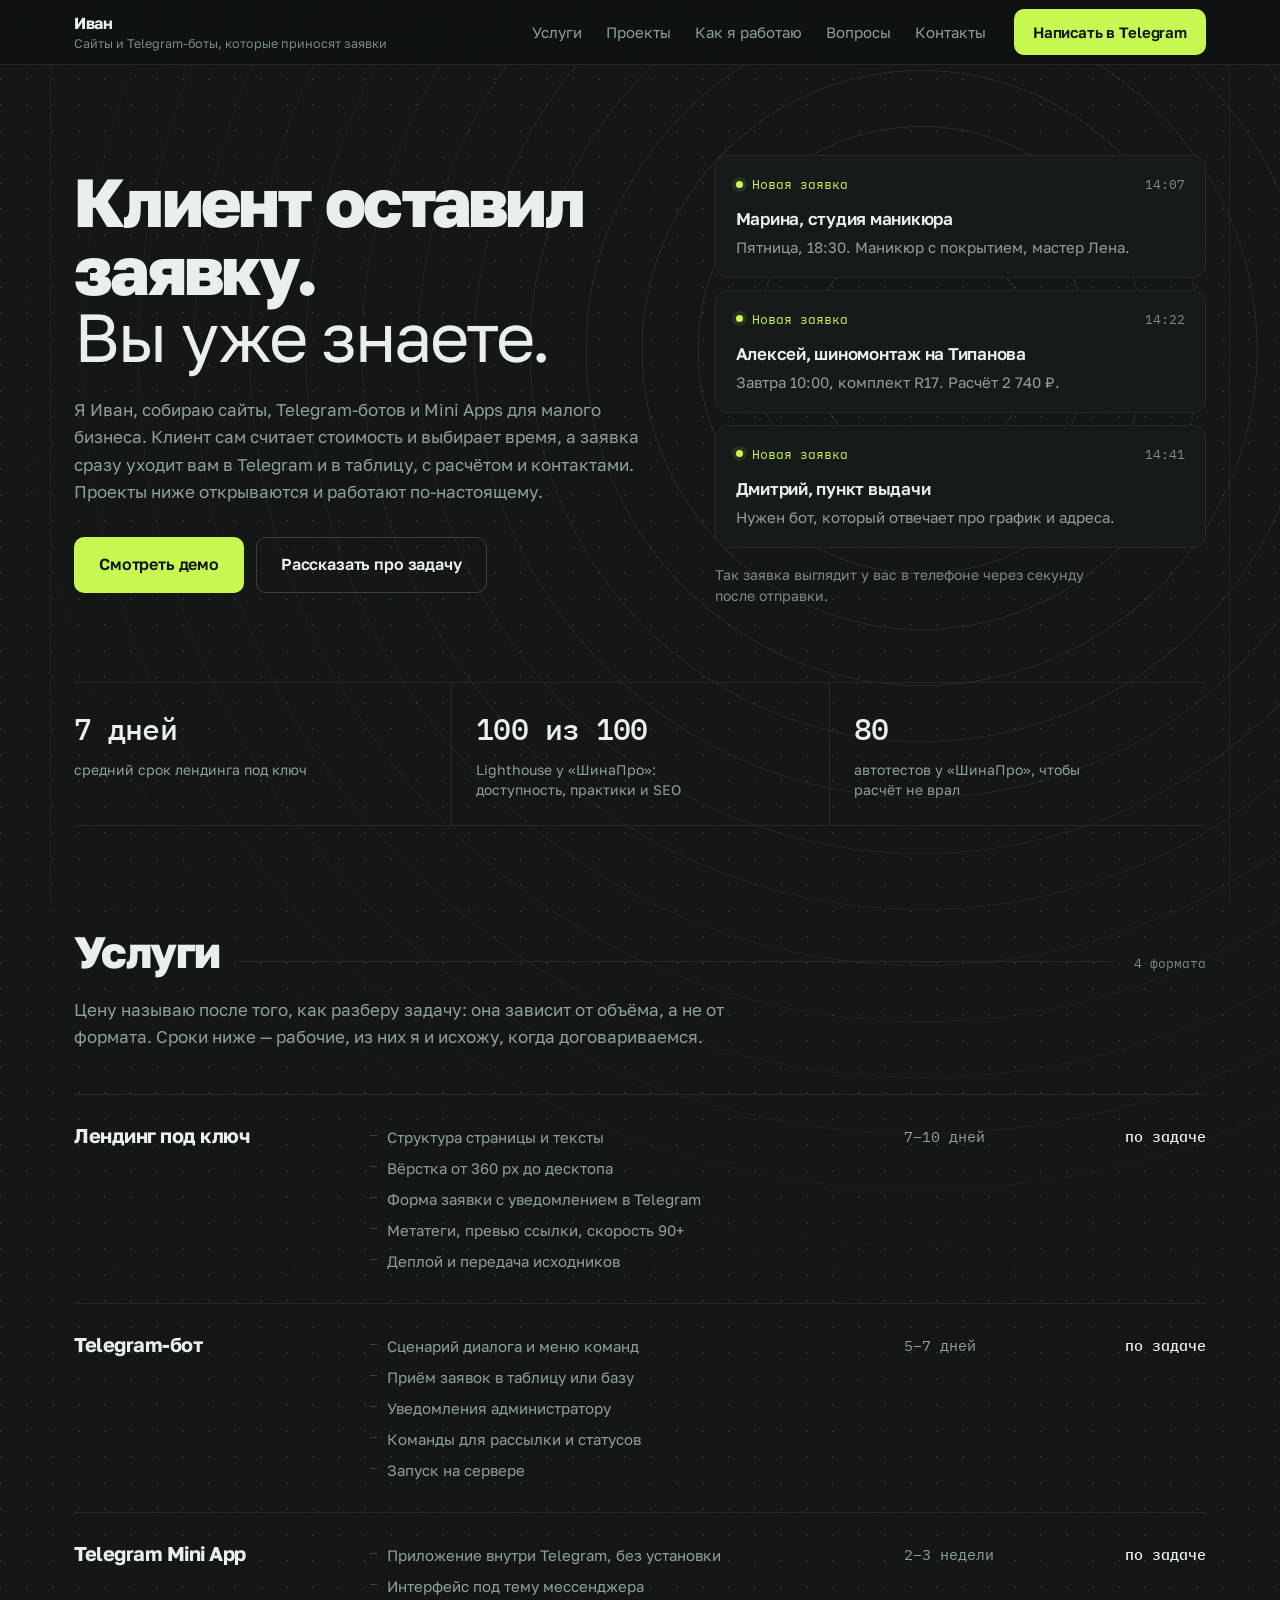
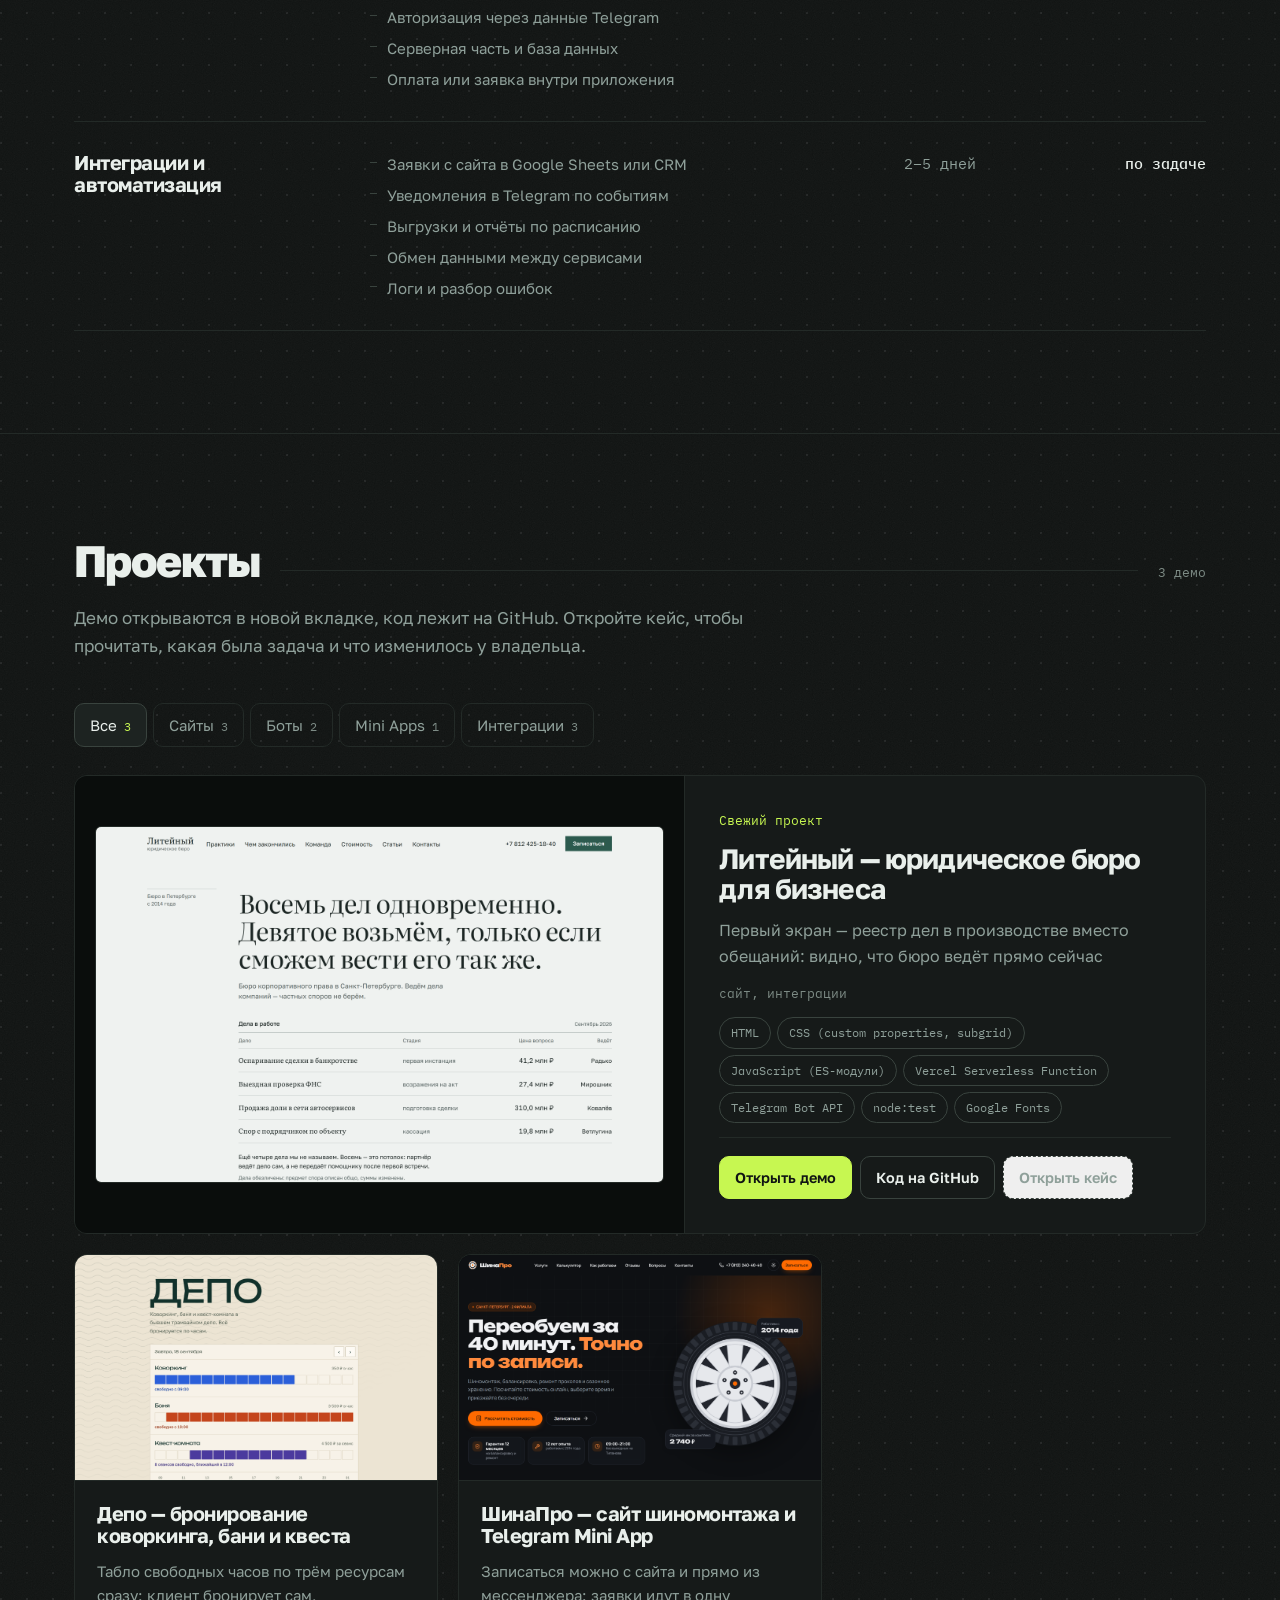
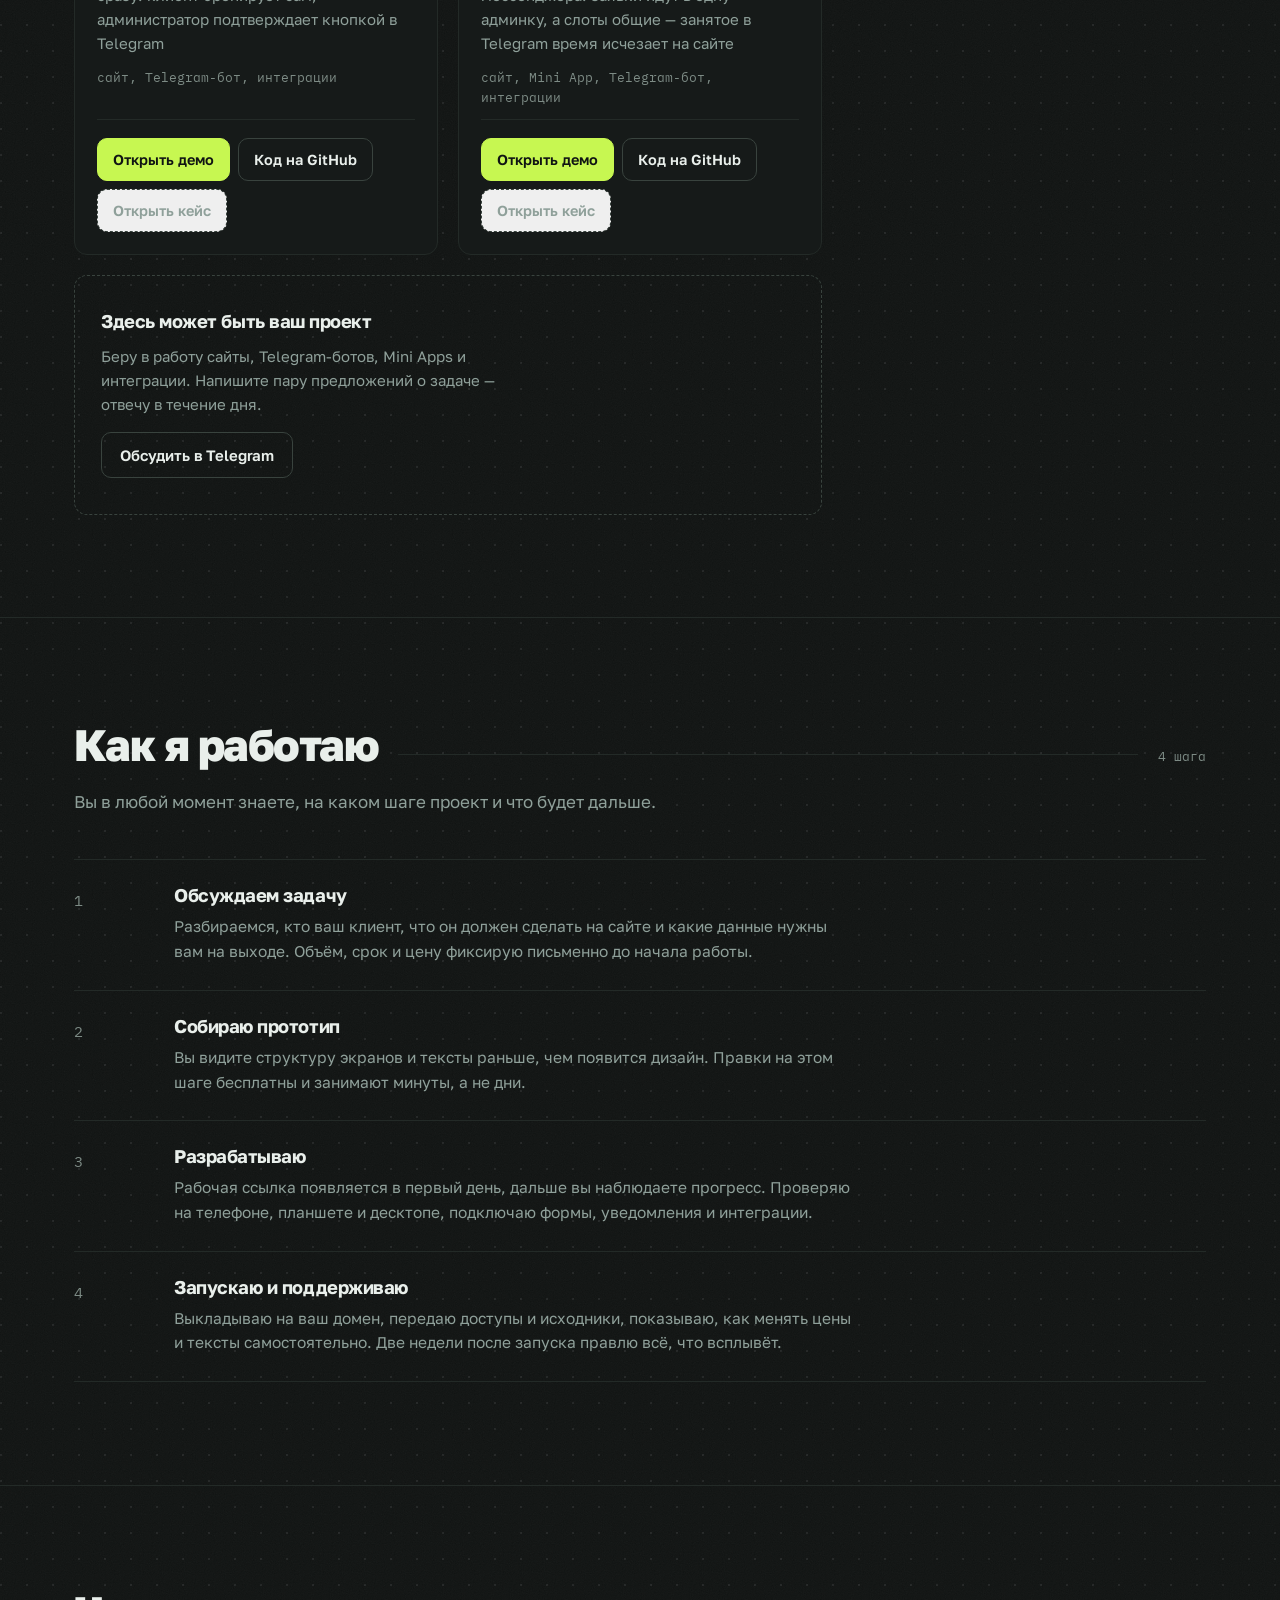
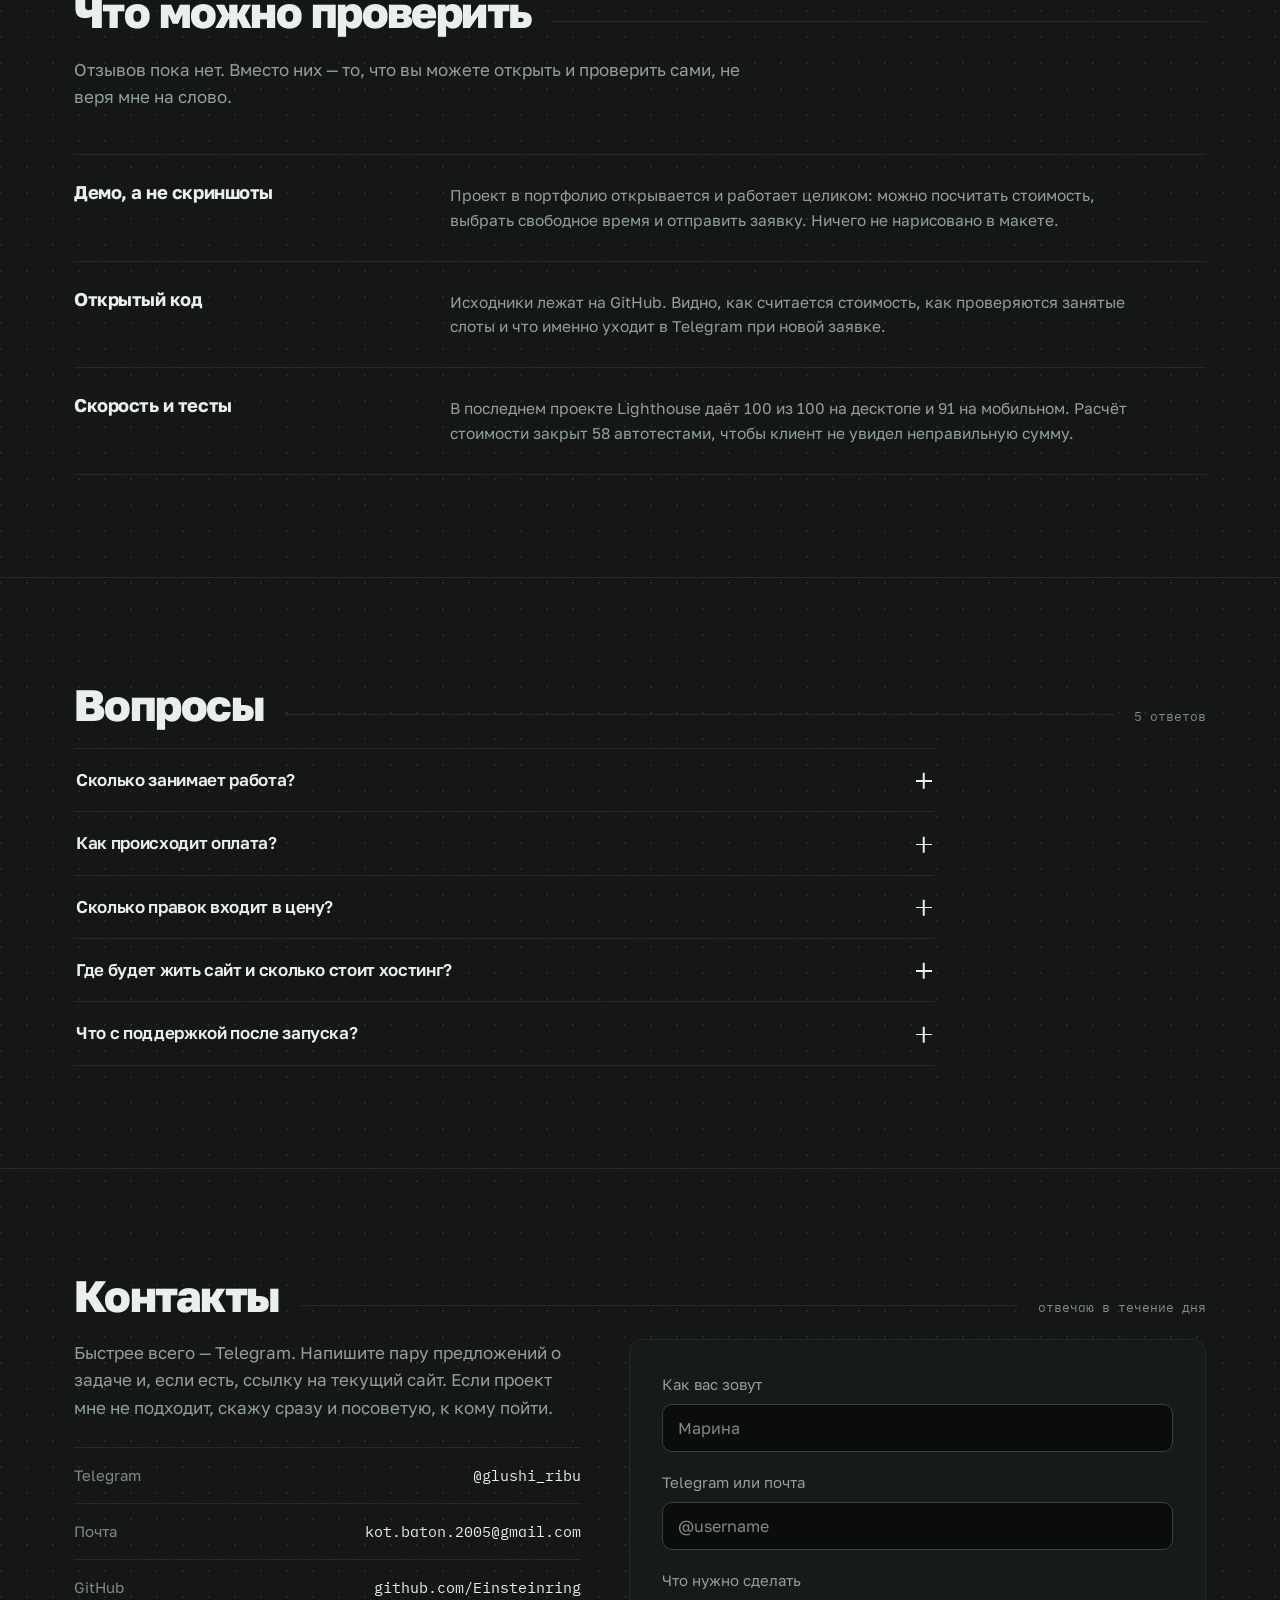
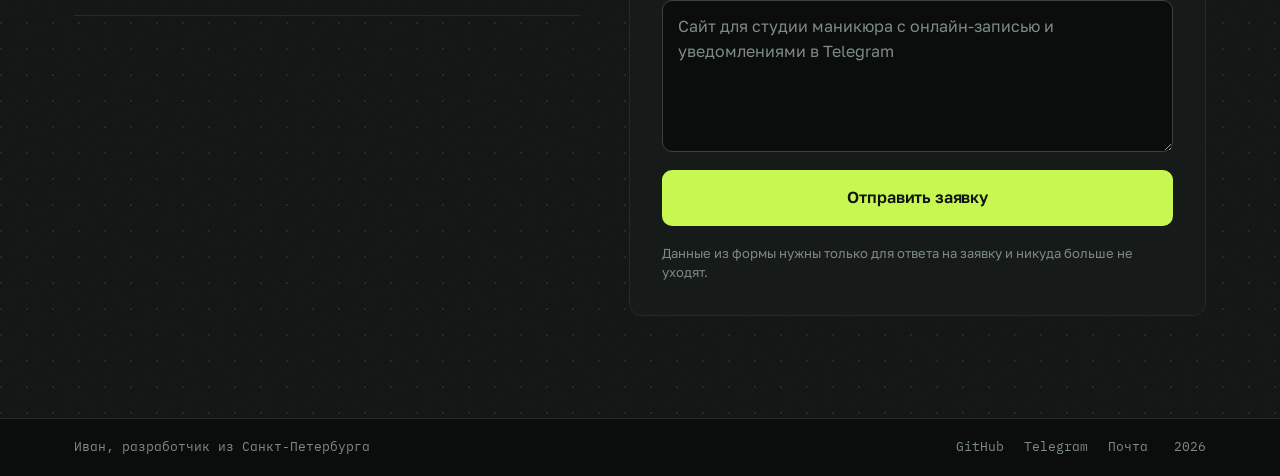
==== index.html @ 64c8a8cd "Цифры на первом экране приведены к действительности В «ШинаПро» стало 80 тестов вместо 58, а подпись" ====
<!doctype html>
<html lang="ru">
  <head>
    <meta charset="utf-8" />
    <meta name="viewport" content="width=device-width, initial-scale=1" />

    <title>Иван — сайты, Telegram-боты и автоматизация для малого бизнеса</title>
    <meta
      name="description"
      content="Фриланс-разработчик: сайты с онлайн-записью, Telegram-боты и Mini Apps, интеграции с Google Sheets и CRM. Рабочие демо, код на GitHub, связь в Telegram."
    />
    <meta name="author" content="Иван" />
    <meta name="theme-color" content="#0f1211" />
    <link rel="canonical" href="https://einsteinring.github.io/portfolio/" />

    <meta property="og:type" content="website" />
    <meta property="og:locale" content="ru_RU" />
    <meta property="og:site_name" content="Портфолио Ивана" />
    <meta
      property="og:title"
      content="Иван — сайты, Telegram-боты и автоматизация для малого бизнеса"
    />
    <meta
      property="og:description"
      content="Сайты с онлайн-записью, Telegram-боты и Mini Apps. Заявка с сайта приходит вам в Telegram сразу, с расчётом и контактами."
    />
    <meta property="og:url" content="https://einsteinring.github.io/portfolio/" />
    <meta property="og:image" content="https://einsteinring.github.io/portfolio/assets/og.png" />
    <meta property="og:image:width" content="1200" />
    <meta property="og:image:height" content="630" />
    <meta property="og:image:alt" content="Иван — сайты и Telegram-боты для малого бизнеса" />
    <meta name="twitter:card" content="summary_large_image" />

    <link rel="icon" href="assets/favicon.svg" type="image/svg+xml" />
    <link rel="apple-touch-icon" href="assets/favicon.svg" />

    <link rel="preconnect" href="https://fonts.googleapis.com" />
    <link rel="preconnect" href="https://fonts.gstatic.com" crossorigin />
    <link
      rel="stylesheet"
      href="https://fonts.googleapis.com/css2?family=Golos+Text:wght@400;500;600;700;800;900&family=IBM+Plex+Mono:wght@400;500;600&display=swap"
    />
    <link rel="stylesheet" href="css/styles.css" />

    <!-- Анимации включаются, только если скрипт жив: иначе контент виден сразу. -->
    <script>
      document.documentElement.classList.add("js");
    </script>
  </head>

  <body>
    <div class="backdrop" aria-hidden="true"></div>

    <a class="skip" href="#main">Перейти к содержимому</a>

    <header class="topbar">
      <div class="shell topbar__inner">
        <a class="ident" href="#top">
          <span class="ident__name">Иван</span>
          <span class="ident__slogan">Сайты и Telegram-боты, которые приносят заявки</span>
        </a>

        <nav class="topnav" aria-label="Разделы страницы">
          <a href="#services">Услуги</a>
          <a href="#work">Проекты</a>
          <a href="#process">Как я работаю</a>
          <a href="#faq">Вопросы</a>
          <a href="#contacts">Контакты</a>
        </nav>

        <a
          class="btn btn--primary btn--compact topbar__cta"
          href="https://t.me/glushi_ribu"
          target="_blank"
          rel="noopener"
          >Написать в Telegram</a
        >

        <button
          class="burger"
          type="button"
          aria-expanded="false"
          aria-controls="drawer"
          aria-label="Открыть меню"
        >
          <span class="burger__line" aria-hidden="true"></span>
          <span class="burger__line" aria-hidden="true"></span>
        </button>
      </div>

      <div class="drawer" id="drawer" hidden>
        <nav class="shell" aria-label="Меню">
          <a href="#services">Услуги</a>
          <a href="#work">Проекты</a>
          <a href="#process">Как я работаю</a>
          <a href="#faq">Вопросы</a>
          <a href="#contacts">Контакты</a>
          <a
            class="btn btn--primary"
            href="https://t.me/glushi_ribu"
            target="_blank"
            rel="noopener"
            >Написать в Telegram</a
          >
        </nav>
      </div>
    </header>

    <main id="main">
      <!-- ══════════════ Первый экран ══════════════ -->
      <section class="hero" id="top" aria-labelledby="hero-title">
        <div class="shell hero__grid">
          <div class="hero__copy">
            <h1 class="hero__title" id="hero-title">
              <span class="hero__title-lead">Клиент оставил заявку.</span
              ><span class="hero__title-beat">Вы уже знаете.</span>
            </h1>

            <p class="hero__lead">
              Я Иван, собираю сайты, Telegram-ботов и Mini Apps для малого бизнеса. Клиент сам
              считает стоимость и выбирает время, а заявка сразу уходит вам в Telegram и в таблицу,
              с расчётом и контактами. Проекты ниже открываются и работают по-настоящему.
            </p>

            <div class="hero__actions">
              <a class="btn btn--primary" href="#work">Смотреть демо</a>
              <a class="btn btn--quiet" href="#contacts">Рассказать про задачу</a>
            </div>
          </div>

          <!-- TODO: заменить — имена и суммы в примерах вымышленные -->
          <div class="hero__demo">
            <ol class="stream" id="stream">
              <li class="note">
                <p class="note__head">
                  <span class="note__dot" aria-hidden="true"></span>
                  <span class="note__kind">Новая заявка</span>
                  <time class="note__time" datetime="14:07">14:07</time>
                </p>
                <p class="note__who">Марина, студия маникюра</p>
                <p class="note__body">Пятница, 18:30. Маникюр с покрытием, мастер Лена.</p>
              </li>
              <li class="note">
                <p class="note__head">
                  <span class="note__dot" aria-hidden="true"></span>
                  <span class="note__kind">Новая заявка</span>
                  <time class="note__time" datetime="14:22">14:22</time>
                </p>
                <p class="note__who">Алексей, шиномонтаж на Типанова</p>
                <p class="note__body">Завтра 10:00, комплект R17. Расчёт 2 740 ₽.</p>
              </li>
              <li class="note">
                <p class="note__head">
                  <span class="note__dot" aria-hidden="true"></span>
                  <span class="note__kind">Новая заявка</span>
                  <time class="note__time" datetime="14:41">14:41</time>
                </p>
                <p class="note__who">Дмитрий, пункт выдачи</p>
                <p class="note__body">Нужен бот, который отвечает про график и адреса.</p>
              </li>
            </ol>
            <p class="hero__caption">
              Так заявка выглядит у вас в телефоне через секунду после отправки.
            </p>
          </div>
        </div>

        <div class="shell">
          <ul class="ticker">
            <li class="ticker__item">
              <!-- TODO: заменить -->
              <span class="ticker__value">7 дней</span>
              <span class="ticker__label">средний срок лендинга под ключ</span>
            </li>
            <li class="ticker__item">
              <span class="ticker__value">100 из 100</span>
              <span class="ticker__label">Lighthouse у «ШинаПро»: доступность, практики и SEO</span>
            </li>
            <li class="ticker__item">
              <span class="ticker__value">80</span>
              <span class="ticker__label">автотестов у «ШинаПро», чтобы расчёт не врал</span>
            </li>
          </ul>
        </div>
      </section>

      <!-- ══════════════ Услуги ══════════════ -->
      <section class="band" id="services" aria-labelledby="services-title">
        <div class="shell">
          <div class="head band__reveal">
            <h2 class="head__title" id="services-title">Услуги</h2>
            <span class="head__rule" aria-hidden="true"></span>
            <p class="head__meta">4 формата</p>
          </div>
          <p class="head__lead band__reveal">
            Цену называю после того, как разберу задачу: она зависит от объёма, а не от формата.
            Сроки ниже — рабочие, из них я и исхожу, когда договариваемся.
          </p>

          <!-- TODO: заменить — сроки ориентировочные -->
          <ul class="specs band__reveal">
            <li class="spec">
              <h3 class="spec__name">Лендинг под ключ</h3>
              <ul class="spec__includes">
                <li>Структура страницы и тексты</li>
                <li>Вёрстка от 360 px до десктопа</li>
                <li>Форма заявки с уведомлением в Telegram</li>
                <li>Метатеги, превью ссылки, скорость 90+</li>
                <li>Деплой и передача исходников</li>
              </ul>
              <p class="spec__term">7–10 дней</p>
              <p class="spec__price">по задаче</p>
            </li>

            <li class="spec">
              <h3 class="spec__name">Telegram-бот</h3>
              <ul class="spec__includes">
                <li>Сценарий диалога и меню команд</li>
                <li>Приём заявок в таблицу или базу</li>
                <li>Уведомления администратору</li>
                <li>Команды для рассылки и статусов</li>
                <li>Запуск на сервере</li>
              </ul>
              <p class="spec__term">5–7 дней</p>
              <p class="spec__price">по задаче</p>
            </li>

            <li class="spec">
              <h3 class="spec__name">Telegram Mini App</h3>
              <ul class="spec__includes">
                <li>Приложение внутри Telegram, без установки</li>
                <li>Интерфейс под тему мессенджера</li>
                <li>Авторизация через данные Telegram</li>
                <li>Серверная часть и база данных</li>
                <li>Оплата или заявка внутри приложения</li>
              </ul>
              <p class="spec__term">2–3 недели</p>
              <p class="spec__price">по задаче</p>
            </li>

            <li class="spec">
              <h3 class="spec__name">Интеграции и автоматизация</h3>
              <ul class="spec__includes">
                <li>Заявки с сайта в Google Sheets или CRM</li>
                <li>Уведомления в Telegram по событиям</li>
                <li>Выгрузки и отчёты по расписанию</li>
                <li>Обмен данными между сервисами</li>
                <li>Логи и разбор ошибок</li>
              </ul>
              <p class="spec__term">2–5 дней</p>
              <p class="spec__price">по задаче</p>
            </li>
          </ul>
        </div>
      </section>

      <!-- ══════════════ Проекты ══════════════ -->
      <section class="band band--work" id="work" aria-labelledby="work-title">
        <div class="shell">
          <div class="head band__reveal">
            <h2 class="head__title" id="work-title">Проекты</h2>
            <span class="head__rule" aria-hidden="true"></span>
            <p class="head__meta" id="work-count"></p>
          </div>
          <p class="head__lead band__reveal">
            Демо открываются в новой вкладке, код лежит на GitHub. Откройте кейс, чтобы прочитать,
            какая была задача и что изменилось у владельца.
          </p>

          <div class="tabs band__reveal" role="group" aria-label="Фильтр проектов по типу">
            <button class="tab is-on" type="button" data-filter="all" aria-pressed="true">
              Все<span class="tab__count"></span>
            </button>
            <button class="tab" type="button" data-filter="landing" aria-pressed="false">
              Сайты<span class="tab__count"></span>
            </button>
            <button class="tab" type="button" data-filter="bot" aria-pressed="false">
              Боты<span class="tab__count"></span>
            </button>
            <button class="tab" type="button" data-filter="miniapp" aria-pressed="false">
              Mini Apps<span class="tab__count"></span>
            </button>
            <button class="tab" type="button" data-filter="integration" aria-pressed="false">
              Интеграции<span class="tab__count"></span>
            </button>
          </div>

          <div class="works" id="projects" aria-live="polite" aria-busy="true">
            <p class="works__state">Загружаю проекты.</p>
          </div>
        </div>
      </section>

      <!-- ══════════════ Как я работаю ══════════════ -->
      <section class="band" id="process" aria-labelledby="process-title">
        <div class="shell">
          <div class="head band__reveal">
            <h2 class="head__title" id="process-title">Как я работаю</h2>
            <span class="head__rule" aria-hidden="true"></span>
            <p class="head__meta">4 шага</p>
          </div>
          <p class="head__lead band__reveal">
            Вы в любой момент знаете, на каком шаге проект и что будет дальше.
          </p>

          <ol class="track band__reveal">
            <li class="track__step">
              <p class="track__num">1</p>
              <div class="track__text">
                <h3 class="track__title">Обсуждаем задачу</h3>
                <p>
                  Разбираемся, кто ваш клиент, что он должен сделать на сайте и какие данные нужны
                  вам на выходе. Объём, срок и цену фиксирую письменно до начала работы.
                </p>
              </div>
            </li>
            <li class="track__step">
              <p class="track__num">2</p>
              <div class="track__text">
                <h3 class="track__title">Собираю прототип</h3>
                <p>
                  Вы видите структуру экранов и тексты раньше, чем появится дизайн. Правки на этом
                  шаге бесплатны и занимают минуты, а не дни.
                </p>
              </div>
            </li>
            <li class="track__step">
              <p class="track__num">3</p>
              <div class="track__text">
                <h3 class="track__title">Разрабатываю</h3>
                <p>
                  Рабочая ссылка появляется в первый день, дальше вы наблюдаете прогресс. Проверяю
                  на телефоне, планшете и десктопе, подключаю формы, уведомления и интеграции.
                </p>
              </div>
            </li>
            <li class="track__step">
              <p class="track__num">4</p>
              <div class="track__text">
                <h3 class="track__title">Запускаю и поддерживаю</h3>
                <p>
                  Выкладываю на ваш домен, передаю доступы и исходники, показываю, как менять цены и
                  тексты самостоятельно. Две недели после запуска правлю всё, что всплывёт.
                </p>
              </div>
            </li>
          </ol>
        </div>
      </section>

      <!-- ══════════════ Что можно проверить ══════════════ -->
      <section class="band" id="proof" aria-labelledby="proof-title">
        <div class="shell">
          <div class="head band__reveal">
            <h2 class="head__title" id="proof-title">Что можно проверить</h2>
            <span class="head__rule" aria-hidden="true"></span>
          </div>
          <p class="head__lead band__reveal">
            Отзывов пока нет. Вместо них — то, что вы можете открыть и проверить сами, не веря мне
            на слово.
          </p>

          <ul class="proof band__reveal">
            <li class="proof__item">
              <h3 class="proof__title">Демо, а не скриншоты</h3>
              <p class="proof__text">
                Проект в портфолио открывается и работает целиком: можно посчитать стоимость,
                выбрать свободное время и отправить заявку. Ничего не нарисовано в макете.
              </p>
            </li>
            <li class="proof__item">
              <h3 class="proof__title">Открытый код</h3>
              <p class="proof__text">
                Исходники лежат на GitHub. Видно, как считается стоимость, как проверяются занятые
                слоты и что именно уходит в Telegram при новой заявке.
              </p>
            </li>
            <li class="proof__item">
              <h3 class="proof__title">Скорость и тесты</h3>
              <p class="proof__text">
                В последнем проекте Lighthouse даёт 100 из 100 на десктопе и 91 на мобильном.
                Расчёт стоимости закрыт 58 автотестами, чтобы клиент не увидел неправильную сумму.
              </p>
            </li>
          </ul>
        </div>
      </section>

      <!-- ══════════════ Вопросы ══════════════ -->
      <section class="band" id="faq" aria-labelledby="faq-title">
        <div class="shell">
          <div class="head band__reveal">
            <h2 class="head__title" id="faq-title">Вопросы</h2>
            <span class="head__rule" aria-hidden="true"></span>
            <p class="head__meta">5 ответов</p>
          </div>

          <div class="qa band__reveal">
            <div class="qa__row">
              <h3 class="qa__h">
                <button class="qa__q" type="button" aria-expanded="false" aria-controls="qa-1">
                  Сколько занимает работа?
                  <span class="qa__sign" aria-hidden="true"></span>
                </button>
              </h3>
              <div class="qa__a" id="qa-1" hidden>
                <p>
                  Лендинг под ключ — 7–10 дней, простой Telegram-бот — 5–7 дней, Mini App — 2–3
                  недели. Срок считается от момента, когда согласована структура и собраны
                  материалы: тексты, фотографии, прайс. Если материалов нет, помогу их собрать, это
                  добавит несколько дней.
                </p>
              </div>
            </div>

            <div class="qa__row">
              <h3 class="qa__h">
                <button class="qa__q" type="button" aria-expanded="false" aria-controls="qa-2">
                  Как происходит оплата?
                  <span class="qa__sign" aria-hidden="true"></span>
                </button>
              </h3>
              <div class="qa__a" id="qa-2" hidden>
                <p>
                  Половина на старте, остальное после приёмки и до передачи исходников. Проекты
                  длиннее двух недель делим на три части по этапам. Работаю как самозанятый, выдаю
                  чек. Если на шаге прототипа станет понятно, что задача мне не подходит, предоплату
                  возвращаю.
                </p>
              </div>
            </div>

            <div class="qa__row">
              <h3 class="qa__h">
                <button class="qa__q" type="button" aria-expanded="false" aria-controls="qa-3">
                  Сколько правок входит в цену?
                  <span class="qa__sign" aria-hidden="true"></span>
                </button>
              </h3>
              <div class="qa__a" id="qa-3" hidden>
                <p>
                  Правки внутри согласованной структуры не ограничены и не стоят денег: тексты,
                  цвета, порядок блоков, формулировки. Отдельно оцениваю только то, что меняет
                  объём: новые разделы, другая логика калькулятора, ещё одна интеграция. О доплате
                  предупреждаю заранее, а не по факту.
                </p>
              </div>
            </div>

            <div class="qa__row">
              <h3 class="qa__h">
                <button class="qa__q" type="button" aria-expanded="false" aria-controls="qa-4">
                  Где будет жить сайт и сколько стоит хостинг?
                  <span class="qa__sign" aria-hidden="true"></span>
                </button>
              </h3>
              <div class="qa__a" id="qa-4" hidden>
                <p>
                  Статичный сайт держится бесплатно на GitHub Pages или Vercel. Если нужны база и
                  серверная часть, это сервер за 300–500 ₽ в месяц или бесплатный тариф облачной
                  базы. Домен оплачиваете вы напрямую, 200–1 000 ₽ в год. Все аккаунты оформляем на
                  вас: сайт остаётся вашим.
                </p>
              </div>
            </div>

            <div class="qa__row">
              <h3 class="qa__h">
                <button class="qa__q" type="button" aria-expanded="false" aria-controls="qa-5">
                  Что с поддержкой после запуска?
                  <span class="qa__sign" aria-hidden="true"></span>
                </button>
              </h3>
              <div class="qa__a" id="qa-5" hidden>
                <p>
                  Две недели после запуска правлю баги бесплатно. Дальше на выбор: разовые задачи по
                  часовой ставке или месячная поддержка с фиксированным объёмом часов. Контент и
                  цены вы меняете сами — я выношу их в отдельный файл или админку и показываю, как с
                  ними работать.
                </p>
              </div>
            </div>
          </div>
        </div>
      </section>

      <!-- ══════════════ Контакты ══════════════ -->
      <section class="band band--contacts" id="contacts" aria-labelledby="contacts-title">
        <div class="shell">
          <div class="head band__reveal">
            <h2 class="head__title" id="contacts-title">Контакты</h2>
            <span class="head__rule" aria-hidden="true"></span>
            <p class="head__meta">отвечаю в течение дня</p>
          </div>

          <div class="reach band__reveal">
            <div class="reach__side">
              <p class="reach__note">
                Быстрее всего — Telegram. Напишите пару предложений о задаче и, если есть, ссылку на
                текущий сайт. Если проект мне не подходит, скажу сразу и посоветую, к кому пойти.
              </p>

              <ul class="lines">
                <li class="line">
                  <span class="line__key">Telegram</span>
                  <a class="line__val" href="https://t.me/glushi_ribu" target="_blank" rel="noopener"
                    >@glushi_ribu</a
                  >
                </li>
                <li class="line">
                  <span class="line__key">Почта</span>
                  <a class="line__val" href="mailto:kot.baton.2005@gmail.com"
                    >kot.baton.2005@gmail.com</a
                  >
                </li>
                <li class="line">
                  <span class="line__key">GitHub</span>
                  <a class="line__val" href="https://github.com/Einsteinring" target="_blank" rel="noopener"
                    >github.com/Einsteinring</a
                  >
                </li>
              </ul>
            </div>

            <form class="form" id="lead-form" novalidate>
              <div class="field">
                <label class="field__label" for="lead-name">Как вас зовут</label>
                <input
                  class="field__input"
                  id="lead-name"
                  name="name"
                  type="text"
                  autocomplete="name"
                  placeholder="Марина"
                  required
                />
                <p class="field__hint" data-error-for="name" hidden></p>
              </div>

              <div class="field">
                <label class="field__label" for="lead-telegram">Telegram или почта</label>
                <input
                  class="field__input"
                  id="lead-telegram"
                  name="telegram"
                  type="text"
                  autocomplete="username"
                  placeholder="@username"
                  required
                />
                <p class="field__hint" data-error-for="telegram" hidden></p>
              </div>

              <div class="field">
                <label class="field__label" for="lead-message">Что нужно сделать</label>
                <textarea
                  class="field__input field__input--tall"
                  id="lead-message"
                  name="message"
                  rows="5"
                  placeholder="Сайт для студии маникюра с онлайн-записью и уведомлениями в Telegram"
                  required
                ></textarea>
                <p class="field__hint" data-error-for="message" hidden></p>
              </div>

              <!-- Ловушка для ботов: человек это поле не видит и не заполняет. -->
              <div class="field field--trap" aria-hidden="true">
                <label for="lead-company">Организация</label>
                <input
                  id="lead-company"
                  name="company"
                  type="text"
                  tabindex="-1"
                  autocomplete="off"
                />
              </div>

              <button class="btn btn--primary btn--wide" type="submit">Отправить заявку</button>

              <p class="form__status" id="form-status" role="status" aria-live="polite" hidden></p>
              <p class="form__small">
                Данные из формы нужны только для ответа на заявку и никуда больше не уходят.
              </p>
            </form>
          </div>
        </div>
      </section>
    </main>

    <footer class="statusbar">
      <div class="shell statusbar__inner">
        <p class="statusbar__who">Иван, разработчик из Санкт-Петербурга</p>
        <nav class="statusbar__links" aria-label="Профили">
          <a href="https://github.com/Einsteinring" target="_blank" rel="noopener">GitHub</a>
          <a href="https://t.me/glushi_ribu" target="_blank" rel="noopener">Telegram</a>
          <a href="mailto:kot.baton.2005@gmail.com">Почта</a>
        </nav>
        <p class="statusbar__year"><span id="year">2026</span></p>
      </div>
    </footer>

    <div class="sheet" id="project-modal" hidden>
      <div class="sheet__scrim" data-modal-close></div>
      <div
        class="sheet__panel"
        role="dialog"
        aria-modal="true"
        aria-labelledby="modal-title"
        tabindex="-1"
      >
        <button class="sheet__close" type="button" data-modal-close aria-label="Закрыть кейс">
          Закрыть
        </button>
        <div class="sheet__body" id="modal-content"></div>
      </div>
    </div>

    <script src="js/projects.js" defer></script>
    <script src="js/form.js" defer></script>
    <script src="js/main.js" defer></script>
  </body>
</html>
---- css/styles.css ----
/* ==========================================================================
   Портфолио · тёмный графит, один лаймовый акцент.

   Правила, которые держат страницу цельной:
   · моноширинный шрифт — только для данных (цены, сроки, время, счётчики, стек);
     всё, что читается как речь, набрано гротеском;
   · скругление не одинаковое: 0 у структурных строк, 10px у управляющих
     элементов, 12–14px у поверхностей с содержимым;
   · один срежиссированный момент движения — приход уведомлений на первом экране;
     остальное движение отвечает на действие человека.

   Порядок: токены → база → примитивы → шапка → секции → подвал → адаптив.
   ========================================================================== */

/* ───────────────────────────── Токены ───────────────────────────── */
:root {
  --bg: #0f1211;
  --bg-sunken: #0a0d0c;
  --bg-raised: #161a19;
  --bg-raised-2: #1d2321;

  --rule: #232a27;
  --rule-strong: #39433e;

  --text: #e9efeb;
  --text-dim: #8fa09a;
  /* Самый тусклый серый всё равно держит контраст 5:1 к фону: им набраны
     подписи и мелкие метки, а не декор. */
  --text-faint: #7d8b85;

  --accent: #c7f751;
  --accent-deep: #a8d431;
  --accent-wash: rgba(199, 247, 81, 0.1);
  --accent-ink: #101413;

  --alarm: #ff7a6b;

  --sans: "Golos Text", ui-sans-serif, system-ui, -apple-system, "Segoe UI", sans-serif;
  --mono: "IBM Plex Mono", ui-monospace, "SFMono-Regular", Menlo, Consolas, monospace;

  --shell: 1180px;
  --pad: 24px;
  --bar: 64px;

  --r-control: 10px;
  --r-surface: 13px;

  --swift: 180ms cubic-bezier(0.32, 0.72, 0.3, 1);
  --glide: 420ms cubic-bezier(0.22, 0.68, 0.24, 1);
}

/* ───────────────────────────── База ───────────────────────────── */
*,
*::before,
*::after {
  box-sizing: border-box;
}

html {
  scroll-behavior: smooth;
  scroll-padding-top: calc(var(--bar) + 20px);
  -webkit-text-size-adjust: 100%;
}

body {
  margin: 0;
  background: var(--bg);
  color: var(--text);
  font-family: var(--sans);
  font-size: 17px;
  line-height: 1.6;
  font-feature-settings: "ss01";
  -webkit-font-smoothing: antialiased;
  overflow-x: hidden;
}

body.is-held {
  overflow: hidden;
}

/* ───────────────────────── Фон ─────────────────────────
   Один слой на всю высоту документа, поэтому узор нигде не обрывается
   на границе секции. Три составляющие, все статичные:

   1. Сетка точек и зерно — одинаковые в любой точке страницы. Именно они
      и есть узор: он не вырождается и не обрывается нигде.
   2. Кольца — тот же знак, что в фавиконе: сигнал, расходящийся от точки.
      Одна вспышка с центром на ленте уведомлений, гаснет по маске.
   3. Направляющие — края колонки, продолженные на всю высоту. Вместе с
      линиями между секциями фон читается как разметочный лист.

   Непрозрачный фон есть только у настоящих поверхностей: карточек,
   уведомлений, формы и подвала. Всё остальное узор проходит насквозь. */

body {
  position: relative;
}

.backdrop {
  --ring-x: 50%;
  --ring-y: 880px;
  --ring-reach: 760px;

  position: absolute;
  inset: 0;
  z-index: 0;
  pointer-events: none;
}

/* Сетка точек и зерно: одинаковые в любой точке страницы, поэтому нигде
   не вырождаются и не обрываются. */
.backdrop::before {
  content: "";
  position: absolute;
  inset: 0;
  background-image:
    url("data:image/svg+xml,%3Csvg xmlns='http://www.w3.org/2000/svg' width='180' height='180'%3E%3Cfilter id='g'%3E%3CfeTurbulence type='fractalNoise' baseFrequency='0.9' numOctaves='2' stitchTiles='stitch'/%3E%3CfeColorMatrix type='saturate' values='0'/%3E%3C/filter%3E%3Crect width='180' height='180' filter='url(%23g)' opacity='0.055'/%3E%3C/svg%3E"),
    radial-gradient(circle at 1px 1px, rgba(233, 239, 235, 0.085) 1px, transparent 0);
  background-size:
    180px 180px,
    26px 26px;
}

/* Вспышка колец вокруг ленты уведомлений. Радиус маски задан в пикселях,
   поэтому она гаснет задолго до любой границы: обрезать нечего. */
.backdrop::after {
  content: "";
  position: absolute;
  inset: 0;
  background-image: repeating-radial-gradient(
    circle at var(--ring-x) var(--ring-y),
    transparent 0 55px,
    rgba(233, 239, 235, 0.11) 55px 56px
  );
  -webkit-mask-image: radial-gradient(
    circle var(--ring-reach) at var(--ring-x) var(--ring-y),
    #000 0%,
    rgba(0, 0, 0, 0.45) 62%,
    transparent 100%
  );
  mask-image: radial-gradient(
    circle var(--ring-reach) at var(--ring-x) var(--ring-y),
    #000 0%,
    rgba(0, 0, 0, 0.45) 62%,
    transparent 100%
  );
}

/* Направляющие */
body::after {
  content: "";
  position: fixed;
  top: 0;
  bottom: 0;
  left: 50%;
  width: min(100%, var(--shell));
  transform: translateX(-50%);
  z-index: 0;
  pointer-events: none;
  border-left: 1px solid rgba(233, 239, 235, 0.05);
  border-right: 1px solid rgba(233, 239, 235, 0.05);
}

@media (max-width: 639px) {
  body::after {
    display: none;
  }
}

@media (min-width: 1000px) {
  .backdrop {
    --ring-x: 72%;
    --ring-y: 350px;
    --ring-reach: 1000px;
  }
}

.topbar,
main,
.statusbar {
  position: relative;
  z-index: 1;
}

h1,
h2,
h3 {
  margin: 0;
  font-weight: 700;
  line-height: 1.08;
  letter-spacing: -0.025em;
}

p,
dl,
dd {
  margin: 0;
}

ul,
ol {
  margin: 0;
  padding: 0;
  list-style: none;
}

a {
  color: inherit;
  text-decoration: none;
}

img {
  display: block;
  max-width: 100%;
}

button {
  font: inherit;
  color: inherit;
  cursor: pointer;
}

/* Собственный display компонента сильнее правила браузера для [hidden]. */
[hidden] {
  display: none !important;
}

:focus-visible {
  outline: 2px solid var(--accent);
  outline-offset: 3px;
  border-radius: 3px;
}

::selection {
  background: var(--accent);
  color: var(--accent-ink);
}

.shell {
  width: 100%;
  max-width: var(--shell);
  margin-inline: auto;
  padding-inline: var(--pad);
}

.skip {
  position: absolute;
  left: -9999px;
  top: 0;
  z-index: 100;
  padding: 10px 16px;
  background: var(--accent);
  color: var(--accent-ink);
  font-weight: 600;
}

.skip:focus {
  left: 12px;
  top: 12px;
}

/* ─────────────────────── Появление секций ───────────────────────
   Только на уровне секции и только по прозрачности со сдвигом в 6px:
   блок собирается, а не выезжает по частям. */
.js .band__reveal {
  opacity: 0;
  transform: translateY(6px);
  transition:
    opacity var(--glide),
    transform var(--glide);
}

.js .band__reveal.is-in {
  opacity: 1;
  transform: none;
}

@media (prefers-reduced-motion: reduce) {
  html {
    scroll-behavior: auto;
  }

  .js .band__reveal {
    opacity: 1;
    transform: none;
    transition: none;
  }

  *,
  *::before,
  *::after {
    animation-duration: 1ms !important;
    animation-delay: 0ms !important;
    transition-duration: 1ms !important;
  }
}

/* ───────────────────────────── Кнопки ───────────────────────────── */
.btn {
  display: inline-flex;
  align-items: center;
  justify-content: center;
  padding: 14px 24px;
  border: 1px solid transparent;
  border-radius: var(--r-control);
  font-size: 16px;
  font-weight: 600;
  letter-spacing: -0.01em;
  white-space: nowrap;
  transition:
    background-color var(--swift),
    border-color var(--swift),
    color var(--swift);
}

.btn--primary {
  background: var(--accent);
  color: var(--accent-ink);
}

.btn--primary:hover {
  background: #d6ff6e;
}

.btn--quiet {
  border-color: var(--rule-strong);
  color: var(--text);
}

.btn--quiet:hover {
  border-color: var(--accent);
  color: var(--accent);
}

.btn--compact {
  padding: 10px 18px;
  font-size: 15px;
}

.btn--wide {
  width: 100%;
}

/* ─────────────────── Заголовок секции с линией ───────────────────
   Линия тянется до правого края и приводит к себе цифру, которая
   что-то сообщает: сколько форматов, сколько демо, сколько ответов. */
.head {
  display: flex;
  align-items: baseline;
  gap: 20px;
  margin-bottom: 20px;
}

.head__title {
  font-size: clamp(1.875rem, 3.6vw, 2.75rem);
  font-weight: 800;
  letter-spacing: -0.035em;
  flex: 0 0 auto;
}

.head__rule {
  flex: 1 1 auto;
  height: 1px;
  background: var(--rule);
  transform: translateY(-6px);
}

.head__meta {
  flex: 0 0 auto;
  font-family: var(--mono);
  font-size: 13px;
  color: var(--text-faint);
}

.head__lead {
  max-width: 64ch;
  margin-bottom: 44px;
  color: var(--text-dim);
}

.band {
  padding-block: clamp(64px, 8vw, 104px);
}

.band + .band {
  border-top: 1px solid var(--rule);
}

/* ───────────────────────────── Шапка ───────────────────────────── */
.topbar {
  position: sticky;
  top: 0;
  z-index: 50;
  background: rgba(15, 18, 17, 0.86);
  backdrop-filter: blur(16px);
  -webkit-backdrop-filter: blur(16px);
  border-bottom: 1px solid var(--rule);
}

.topbar__inner {
  min-height: var(--bar);
  display: flex;
  align-items: center;
  gap: 28px;
}

.ident {
  display: flex;
  flex-direction: column;
  margin-right: auto;
}

.ident__name {
  font-size: 16px;
  font-weight: 700;
  letter-spacing: -0.02em;
}

.ident__slogan {
  font-size: 12.5px;
  line-height: 1.35;
  color: var(--text-faint);
}

.topnav {
  display: flex;
  gap: 24px;
  font-size: 15px;
  color: var(--text-dim);
}

.topnav a {
  padding-block: 6px;
  border-bottom: 1px solid transparent;
  transition:
    color var(--swift),
    border-color var(--swift);
}

.topnav a:hover {
  color: var(--text);
  border-bottom-color: var(--accent);
}

.burger {
  display: none;
  width: 44px;
  height: 44px;
  flex-direction: column;
  align-items: center;
  justify-content: center;
  gap: 6px;
  background: transparent;
  border: 1px solid var(--rule-strong);
  border-radius: var(--r-control);
}

.burger__line {
  width: 17px;
  height: 1.5px;
  background: var(--text);
  transition: transform var(--swift);
}

.burger[aria-expanded="true"] .burger__line:first-child {
  transform: translateY(3.75px) rotate(45deg);
}

.burger[aria-expanded="true"] .burger__line:last-child {
  transform: translateY(-3.75px) rotate(-45deg);
}

.drawer {
  border-top: 1px solid var(--rule);
  background: var(--bg-sunken);
  padding-block: 12px 22px;
}

.drawer nav {
  display: flex;
  flex-direction: column;
}

.drawer a {
  padding: 14px 0;
  font-size: 18px;
  border-bottom: 1px solid var(--rule);
}

.drawer .btn {
  margin-top: 18px;
  border-bottom: 0;
  padding: 14px 24px;
}

/* ───────────────────────────── Первый экран ───────────────────────────── */
.hero {
  position: relative;
  padding-block: clamp(48px, 7vw, 92px) 0;
}

.hero > .shell {
  position: relative;
  z-index: 1;
}

.hero__grid {
  display: grid;
  gap: clamp(40px, 5vw, 64px);
  align-items: start;
}

.hero__title {
  font-size: clamp(2.5rem, 6.2vw, 4.25rem);
  font-weight: 800;
  line-height: 0.99;
  letter-spacing: -0.04em;
  max-width: 13ch;
}

.hero__title-lead {
  display: block;
}

/* Второй такт заголовка отличается весом, а не цветом. */
.hero__title-beat {
  display: block;
  font-weight: 400;
  letter-spacing: -0.03em;
}

.hero__lead {
  margin-top: 26px;
  max-width: 56ch;
  color: var(--text-dim);
}

.hero__actions {
  margin-top: 32px;
  display: flex;
  flex-wrap: wrap;
  gap: 12px;
}

/* ── Лента уведомлений: единственный запланированный момент движения ── */
.stream {
  display: grid;
  gap: 12px;
}

.note {
  padding: 18px 20px;
  background: var(--bg-raised);
  border: 1px solid var(--rule);
  border-radius: var(--r-surface);
}

.js .note {
  opacity: 0;
  transform: translateY(12px);
}

.js .stream.is-live .note {
  animation: note-land 460ms cubic-bezier(0.22, 0.68, 0.24, 1) forwards;
}

.js .stream.is-live .note:nth-child(1) {
  animation-delay: 260ms;
}

.js .stream.is-live .note:nth-child(2) {
  animation-delay: 900ms;
}

.js .stream.is-live .note:nth-child(3) {
  animation-delay: 1500ms;
}

@keyframes note-land {
  to {
    opacity: 1;
    transform: none;
  }
}

@media (prefers-reduced-motion: reduce) {
  .js .note {
    opacity: 1;
    transform: none;
  }
}

.note__head {
  display: flex;
  align-items: center;
  gap: 9px;
  font-family: var(--mono);
  font-size: 12.5px;
  color: var(--text-faint);
}

.note__dot {
  width: 7px;
  height: 7px;
  border-radius: 50%;
  background: var(--accent);
  box-shadow: 0 0 0 4px var(--accent-wash);
}

.note__kind {
  color: var(--accent);
}

.note__time {
  margin-left: auto;
}

.note__who {
  margin-top: 11px;
  font-weight: 600;
  letter-spacing: -0.015em;
}

.note__body {
  margin-top: 3px;
  font-size: 15px;
  color: var(--text-dim);
}

.hero__caption {
  margin-top: 16px;
  font-size: 14px;
  line-height: 1.5;
  color: var(--text-faint);
  max-width: 44ch;
}

/* ── Полоса с цифрами ── */
.ticker {
  margin-top: clamp(48px, 6vw, 76px);
  display: grid;
  border-block: 1px solid var(--rule);
}

/* Разделители — линии, а не зазоры в заливке: под полосой виден узор. */
.ticker__item {
  padding: 22px 0 24px;
}

.ticker__item + .ticker__item {
  border-top: 1px solid var(--rule);
}

.ticker__value {
  display: block;
  font-family: var(--mono);
  font-size: clamp(1.5rem, 2.6vw, 1.875rem);
  font-weight: 500;
  letter-spacing: -0.03em;
  color: var(--text);
}

.ticker__label {
  display: block;
  margin-top: 7px;
  font-size: 14px;
  line-height: 1.45;
  color: var(--text-dim);
  max-width: 30ch;
}

/* ───────────────────────────── Услуги ───────────────────────────── */
.specs {
  border-top: 1px solid var(--rule);
}

.spec {
  display: grid;
  gap: 16px;
  padding-block: 28px;
  border-bottom: 1px solid var(--rule);
}

.spec__name {
  font-size: 1.25rem;
  font-weight: 700;
}

.spec__includes {
  display: grid;
  gap: 7px;
  font-size: 15px;
  color: var(--text-dim);
}

.spec__includes li {
  position: relative;
  padding-left: 17px;
}

.spec__includes li::before {
  content: "";
  position: absolute;
  left: 0;
  top: 10px;
  width: 7px;
  height: 1px;
  background: var(--rule-strong);
}

.spec__term,
.spec__price {
  font-family: var(--mono);
  font-size: 15px;
}

.spec__term {
  color: var(--text-dim);
}

.spec__price {
  color: var(--text);
  font-weight: 500;
}

/* ───────────────────────────── Фильтр проектов ───────────────────────────── */
.tabs {
  display: flex;
  flex-wrap: wrap;
  gap: 6px;
  margin-bottom: 28px;
}

.tab {
  display: inline-flex;
  align-items: baseline;
  gap: 7px;
  padding: 9px 15px;
  background: transparent;
  border: 1px solid var(--rule);
  border-radius: var(--r-control);
  font-size: 15px;
  color: var(--text-dim);
  transition:
    color var(--swift),
    border-color var(--swift),
    background-color var(--swift);
}

.tab:hover {
  color: var(--text);
  border-color: var(--rule-strong);
}

.tab.is-on {
  background: var(--bg-raised-2);
  border-color: var(--rule-strong);
  color: var(--text);
}

.tab__count {
  font-family: var(--mono);
  font-size: 12px;
  color: var(--text-faint);
}

.tab.is-on .tab__count {
  color: var(--accent);
}

.tab.is-empty {
  color: var(--text-faint);
}

/* ───────────────────────────── Сетка проектов ───────────────────────────── */
.works {
  display: grid;
  grid-template-columns: repeat(auto-fill, minmax(300px, 1fr));
  gap: 20px;
}

.works__state {
  grid-column: 1 / -1;
  padding-block: 28px;
  color: var(--text-dim);
}

.works__state--bad {
  color: var(--alarm);
}

.work {
  display: flex;
  flex-direction: column;
  background: var(--bg-raised);
  border: 1px solid var(--rule);
  border-radius: var(--r-surface);
  overflow: hidden;
  cursor: pointer;
  transition: border-color var(--swift);
}

.work:hover,
.work:focus-within {
  border-color: var(--rule-strong);
}

.work__shot {
  background: var(--bg-sunken);
  border-bottom: 1px solid var(--rule);
  aspect-ratio: 16 / 10;
  overflow: hidden;
}

.work__shot--blank {
  background-image: repeating-linear-gradient(
    135deg,
    rgba(255, 255, 255, 0.02) 0 10px,
    transparent 10px 20px
  );
}

.work__img {
  width: 100%;
  height: 100%;
  object-fit: cover;
  object-position: top center;
}

.work__main {
  display: flex;
  flex-direction: column;
  flex: 1;
  gap: 12px;
  padding: 22px;
}

.work__title {
  font-size: 1.25rem;
  font-weight: 700;
}

.work__open {
  padding: 0;
  background: none;
  border: 0;
  font: inherit;
  letter-spacing: inherit;
  text-align: left;
  color: inherit;
  transition: color var(--swift);
}

.work:hover .work__open {
  color: var(--accent);
}

.work__line {
  color: var(--text-dim);
  font-size: 15px;
}

.work__kinds {
  font-family: var(--mono);
  font-size: 12.5px;
  color: var(--text-faint);
}

.work__acts {
  margin-top: auto;
  padding-top: 18px;
  display: flex;
  flex-wrap: wrap;
  gap: 8px;
  border-top: 1px solid var(--rule);
}

.work__act {
  padding: 9px 15px;
  border: 1px solid var(--rule-strong);
  border-radius: var(--r-control);
  font-size: 14.5px;
  font-weight: 600;
  transition:
    border-color var(--swift),
    color var(--swift),
    background-color var(--swift);
}

.work__act--go {
  background: var(--accent);
  border-color: var(--accent);
  color: var(--accent-ink);
}

.work__act--go:hover {
  background: #d6ff6e;
}

.work__act--case {
  border-style: dashed;
  color: var(--text-dim);
}

.work__act:hover {
  border-color: var(--accent);
  color: var(--accent);
}

.work__act--go:hover {
  color: var(--accent-ink);
}

/* ── Первый проект: широкая раскладка ── */
.work--lead {
  grid-column: 1 / -1;
}

.work__flag {
  font-family: var(--mono);
  font-size: 12.5px;
  color: var(--accent);
}

.work__stack {
  display: flex;
  flex-wrap: wrap;
  gap: 6px;
}

.chip {
  padding: 5px 11px;
  border: 1px solid var(--rule-strong);
  border-radius: 999px;
  font-family: var(--mono);
  font-size: 12px;
  color: var(--text-dim);
}

/* ── Приглашение на свободное место ── */
.slot {
  display: flex;
  flex-direction: column;
  justify-content: center;
  gap: 12px;
  min-height: 240px;
  padding: 26px;
  border: 1px dashed var(--rule-strong);
  border-radius: var(--r-surface);
  transition: border-color var(--swift);
}

.slot:hover {
  border-color: var(--accent);
}

.slot__title {
  font-size: 1.15rem;
  font-weight: 700;
}

.slot__text {
  color: var(--text-dim);
  font-size: 15px;
  max-width: 46ch;
}

.slot .btn {
  align-self: flex-start;
  margin-top: 4px;
}

/* ───────────────────────────── Кейс: боковая панель ───────────────────────────── */
.sheet {
  position: fixed;
  inset: 0;
  z-index: 90;
  display: flex;
  justify-content: flex-end;
}

.sheet__scrim {
  position: absolute;
  inset: 0;
  background: rgba(6, 8, 8, 0.72);
  animation: scrim-in 200ms ease-out;
}

@keyframes scrim-in {
  from {
    opacity: 0;
  }
}

.sheet__panel {
  position: relative;
  width: min(580px, 100%);
  height: 100%;
  overflow-y: auto;
  overscroll-behavior: contain;
  background: var(--bg);
  border-left: 1px solid var(--rule-strong);
  padding: clamp(26px, 4vw, 44px);
  animation: sheet-in var(--glide);
}

@keyframes sheet-in {
  from {
    transform: translateX(28px);
    opacity: 0;
  }
}

.sheet__close {
  position: absolute;
  top: 18px;
  right: 18px;
  padding: 8px 14px;
  background: transparent;
  border: 1px solid var(--rule-strong);
  border-radius: var(--r-control);
  font-size: 14px;
  color: var(--text-dim);
  transition:
    color var(--swift),
    border-color var(--swift);
}

.sheet__close:hover {
  color: var(--accent);
  border-color: var(--accent);
}

.sheet__title {
  font-size: clamp(1.5rem, 3.4vw, 2rem);
  font-weight: 800;
  letter-spacing: -0.035em;
  padding-right: 100px;
}

.sheet__line {
  margin-top: 12px;
  color: var(--text-dim);
}

.story {
  margin-top: 34px;
  display: grid;
  gap: 26px;
}

.story__part {
  display: grid;
  gap: 8px;
}

.story__key {
  font-family: var(--mono);
  font-size: 13px;
  color: var(--accent);
}

.story__text {
  color: var(--text-dim);
  font-size: 15.5px;
  /* Пустая строка в описании кейса становится абзацем: длинные истории иначе
     слипаются в одну простыню. Карточки без переносов выглядят как прежде. */
  white-space: pre-line;
}

.story__chips {
  display: flex;
  flex-wrap: wrap;
  gap: 6px;
  margin-top: 2px;
}

.sheet__acts {
  margin-top: 32px;
  padding-top: 24px;
  border-top: 1px solid var(--rule);
  display: flex;
  flex-wrap: wrap;
  gap: 10px;
}

/* ───────────────────────────── Как я работаю ───────────────────────────── */
.track {
  display: grid;
  gap: 0;
}

.track__step {
  display: grid;
  grid-template-columns: 56px minmax(0, 1fr);
  gap: 20px;
  padding-block: 26px;
  border-top: 1px solid var(--rule);
}

.track__step:last-child {
  border-bottom: 1px solid var(--rule);
}

.track__num {
  font-family: var(--mono);
  font-size: 15px;
  color: var(--text-faint);
  padding-top: 3px;
}

.track__title {
  font-size: 1.15rem;
  font-weight: 700;
  margin-bottom: 8px;
}

.track__text p {
  color: var(--text-dim);
  font-size: 15.5px;
  max-width: 68ch;
}

/* ─────────────────────── Что можно проверить ───────────────────────
   Тот же ритм строк, что у таблицы услуг: название слева, объяснение
   справа. Раздел говорит фактами, а не цитатами. */
.proof {
  display: grid;
}

.proof__item {
  display: grid;
  gap: 8px;
  padding-block: 26px;
  border-top: 1px solid var(--rule);
}

.proof__item:last-child {
  border-bottom: 1px solid var(--rule);
}

.proof__title {
  font-size: 1.15rem;
  font-weight: 700;
}

.proof__text {
  color: var(--text-dim);
  font-size: 15.5px;
  max-width: 68ch;
}

/* ───────────────────────────── Вопросы ───────────────────────────── */
.qa {
  border-top: 1px solid var(--rule);
  max-width: 860px;
}

.qa__row {
  border-bottom: 1px solid var(--rule);
}

.qa__h {
  margin: 0;
  font-size: inherit;
  font-weight: inherit;
  letter-spacing: normal;
}

.qa__q {
  width: 100%;
  display: flex;
  align-items: center;
  justify-content: space-between;
  gap: 24px;
  padding: 22px 2px;
  background: transparent;
  border: 0;
  text-align: left;
  font-size: 1.0625rem;
  font-weight: 600;
  letter-spacing: -0.02em;
  transition: color var(--swift);
}

.qa__q:hover {
  color: var(--accent);
}

.qa__sign {
  position: relative;
  flex: 0 0 16px;
  height: 16px;
}

.qa__sign::before,
.qa__sign::after {
  content: "";
  position: absolute;
  inset: 50% 0 auto 0;
  height: 1.5px;
  background: currentColor;
  transition: transform var(--swift);
}

.qa__sign::after {
  transform: rotate(90deg);
}

.qa__q[aria-expanded="true"] .qa__sign::after {
  transform: rotate(0deg);
}

.qa__a {
  padding: 0 2px 24px;
  max-width: 68ch;
  color: var(--text-dim);
  font-size: 15.5px;
}

/* ───────────────────────────── Контакты ───────────────────────────── */
.band--contacts {
  position: relative;
}

.band--contacts > .shell {
  position: relative;
  z-index: 1;
}

.reach {
  display: grid;
  gap: 32px;
  align-items: start;
}

.reach__note {
  color: var(--text-dim);
  max-width: 46ch;
}

.lines {
  margin-top: 26px;
  border-top: 1px solid var(--rule);
}

.line {
  display: flex;
  align-items: baseline;
  justify-content: space-between;
  gap: 20px;
  padding-block: 15px;
  border-bottom: 1px solid var(--rule);
}

.line__key {
  font-size: 15px;
  color: var(--text-faint);
}

.line__val {
  font-family: var(--mono);
  font-size: 14.5px;
  border-bottom: 1px solid transparent;
  transition:
    color var(--swift),
    border-color var(--swift);
  word-break: break-word;
}

.line__val:hover {
  color: var(--accent);
  border-bottom-color: var(--accent);
}

.form {
  display: grid;
  gap: 18px;
  padding: clamp(24px, 3vw, 32px);
  background: var(--bg-raised);
  border: 1px solid var(--rule);
  border-radius: var(--r-surface);
}

.field {
  display: grid;
  gap: 8px;
}

.field__label {
  font-size: 15px;
  color: var(--text-dim);
}

.field__input {
  width: 100%;
  padding: 13px 15px;
  background: var(--bg-sunken);
  border: 1px solid var(--rule-strong);
  border-radius: var(--r-control);
  color: var(--text);
  font-family: var(--sans);
  font-size: 16px;
  transition: border-color var(--swift);
}

.field__input::placeholder {
  color: var(--text-faint);
}

.field__input:focus {
  outline: none;
  border-color: var(--accent);
}

.field__input:focus-visible {
  outline: none;
}

.field__input--tall {
  min-height: 122px;
  line-height: 1.55;
  resize: vertical;
}

.field__input[aria-invalid="true"] {
  border-color: var(--alarm);
}

.field__hint {
  font-size: 14px;
  color: var(--alarm);
}

/* Поле-ловушка для ботов: убрано с экрана, но остаётся в разметке формы. */
.field--trap {
  position: absolute;
  width: 1px;
  height: 1px;
  overflow: hidden;
  clip-path: inset(50%);
  white-space: nowrap;
}

.form__status {
  padding: 13px 16px;
  border: 1px solid var(--rule-strong);
  border-left: 2px solid var(--accent);
  border-radius: var(--r-control);
  background: var(--bg-sunken);
  font-size: 15px;
}

.form__status--bad {
  border-left-color: var(--alarm);
  color: var(--alarm);
}

.form__small {
  font-size: 13px;
  line-height: 1.5;
  color: var(--text-faint);
}

/* ───────────────────────────── Подвал ───────────────────────────── */
.statusbar {
  border-top: 1px solid var(--rule);
  background: var(--bg-sunken);
  padding-block: 18px;
  font-family: var(--mono);
  font-size: 13px;
  color: var(--text-faint);
}

.statusbar__inner {
  display: flex;
  flex-wrap: wrap;
  align-items: center;
  gap: 12px 26px;
}

.statusbar__who {
  margin-right: auto;
}

.statusbar__links {
  display: flex;
  gap: 20px;
}

.statusbar__links a {
  transition: color var(--swift);
}

.statusbar__links a:hover {
  color: var(--accent);
}

/* ───────────────────────────── Планшет ───────────────────────────── */
@media (min-width: 640px) {
  .ticker {
    grid-template-columns: repeat(3, minmax(0, 1fr));
  }

  .ticker__item {
    padding-inline: 0 20px;
  }

  .ticker__item + .ticker__item {
    border-top: 0;
    border-left: 1px solid var(--rule);
    padding-left: 24px;
  }

  .spec {
    grid-template-columns: minmax(0, 1fr) auto;
    align-items: start;
    column-gap: 28px;
  }

  .spec__name {
    grid-column: 1;
  }

  .spec__includes {
    grid-column: 1;
  }

  .spec__term {
    grid-column: 2;
    grid-row: 1;
    text-align: right;
  }

  .spec__price {
    grid-column: 2;
    grid-row: 2;
    text-align: right;
  }
}

/* ───────────────────────────── Десктоп ───────────────────────────── */
@media (min-width: 1000px) {
  .hero__grid {
    grid-template-columns: minmax(0, 1.08fr) minmax(0, 0.92fr);
    align-items: center;
  }

  .spec {
    grid-template-columns: minmax(200px, 1fr) minmax(0, 1.9fr) 120px 150px;
    column-gap: 32px;
    align-items: start;
    padding-block: 30px;
  }

  .spec__name,
  .spec__includes,
  .spec__term,
  .spec__price {
    grid-row: 1;
  }

  .spec__name {
    grid-column: 1;
  }

  .spec__includes {
    grid-column: 2;
  }

  .spec__term {
    grid-column: 3;
    text-align: left;
  }

  .spec__price {
    grid-column: 4;
    text-align: right;
  }

  .work--lead {
    flex-direction: row;
  }

  .work--lead .work__shot {
    flex: 0 0 54%;
    aspect-ratio: auto;
    border-bottom: 0;
    border-right: 1px solid var(--rule);
    display: grid;
    place-items: center;
    padding: 20px;
  }

  /* Широкая карточка выше, чем 16:10, поэтому обрезка съела бы шапку
     скриншота. Показываем страницу целиком, поля закрывает фон. */
  .work--lead .work__img {
    height: auto;
    max-height: 100%;
    object-fit: contain;
    border-radius: 6px;
    border: 1px solid var(--rule);
  }

  .work--lead .work__main {
    padding: 34px;
    gap: 14px;
  }

  .work--lead .work__title {
    font-size: 1.75rem;
    letter-spacing: -0.03em;
  }

  .work--lead .work__line {
    font-size: 16px;
    max-width: 44ch;
  }

  .slot {
    grid-column: span 2;
  }

  .track__step {
    grid-template-columns: 72px minmax(0, 1fr);
    gap: 28px;
  }

  .proof__item {
    grid-template-columns: minmax(200px, 1fr) minmax(0, 2.2fr);
    column-gap: 32px;
    align-items: start;
    padding-block: 28px;
  }

  .proof__title,
  .proof__text {
    grid-row: 1;
  }

  .reach {
    grid-template-columns: minmax(0, 0.88fr) minmax(0, 1fr);
    gap: 48px;
  }
}

/* ───────────────────────────── Узкие экраны ───────────────────────────── */
@media (max-width: 999px) {
  .topnav,
  .topbar__cta {
    display: none;
  }

  .burger {
    display: flex;
  }
}

@media (min-width: 1000px) {
  .drawer {
    display: none !important;
  }
}

@media (max-width: 639px) {
  .ident__slogan {
    display: none;
  }

  .work__acts .work__act {
    flex: 1 1 100%;
    text-align: center;
  }

  .sheet__panel {
    width: 100%;
    border-left: 0;
  }

  .sheet__title {
    padding-right: 90px;
  }
}

@media (max-width: 400px) {
  :root {
    --pad: 16px;
  }

  .work__main,
  .slot {
    padding: 18px;
  }

  .line {
    flex-direction: column;
    gap: 4px;
  }
}
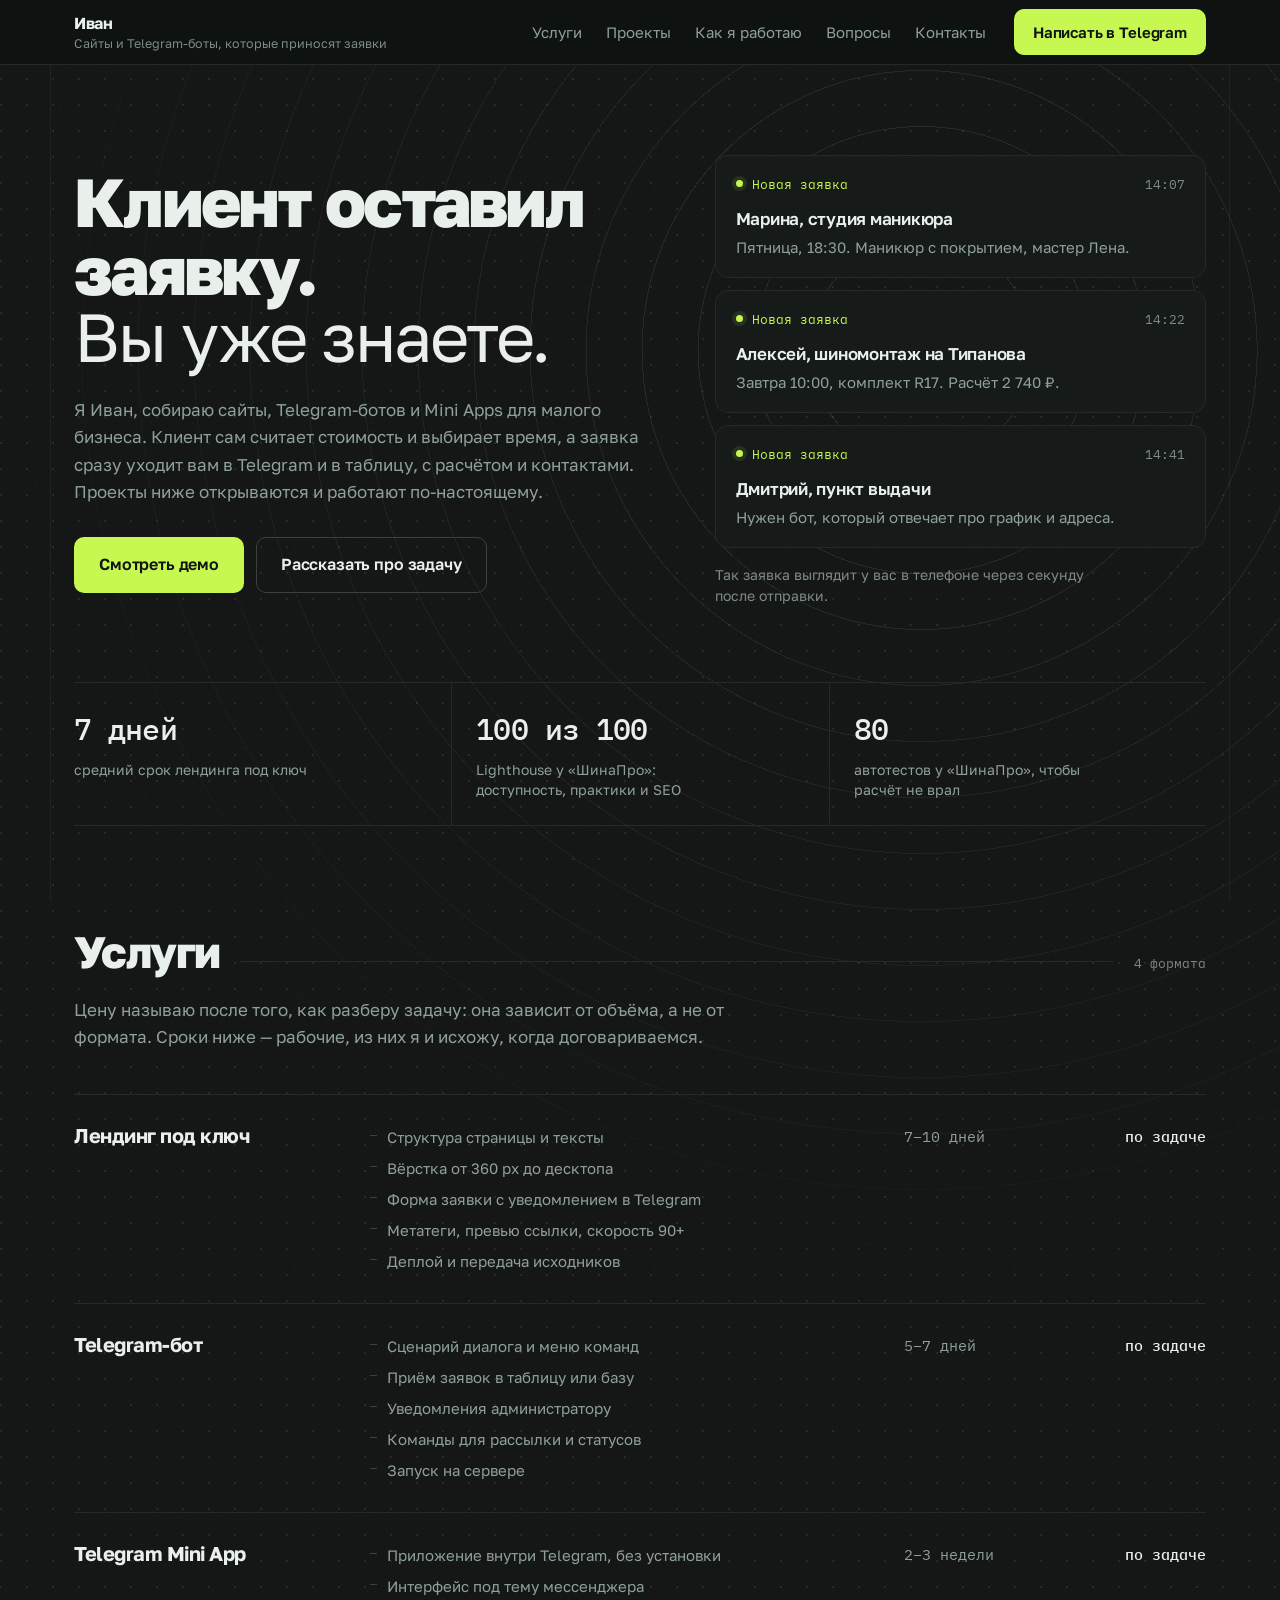
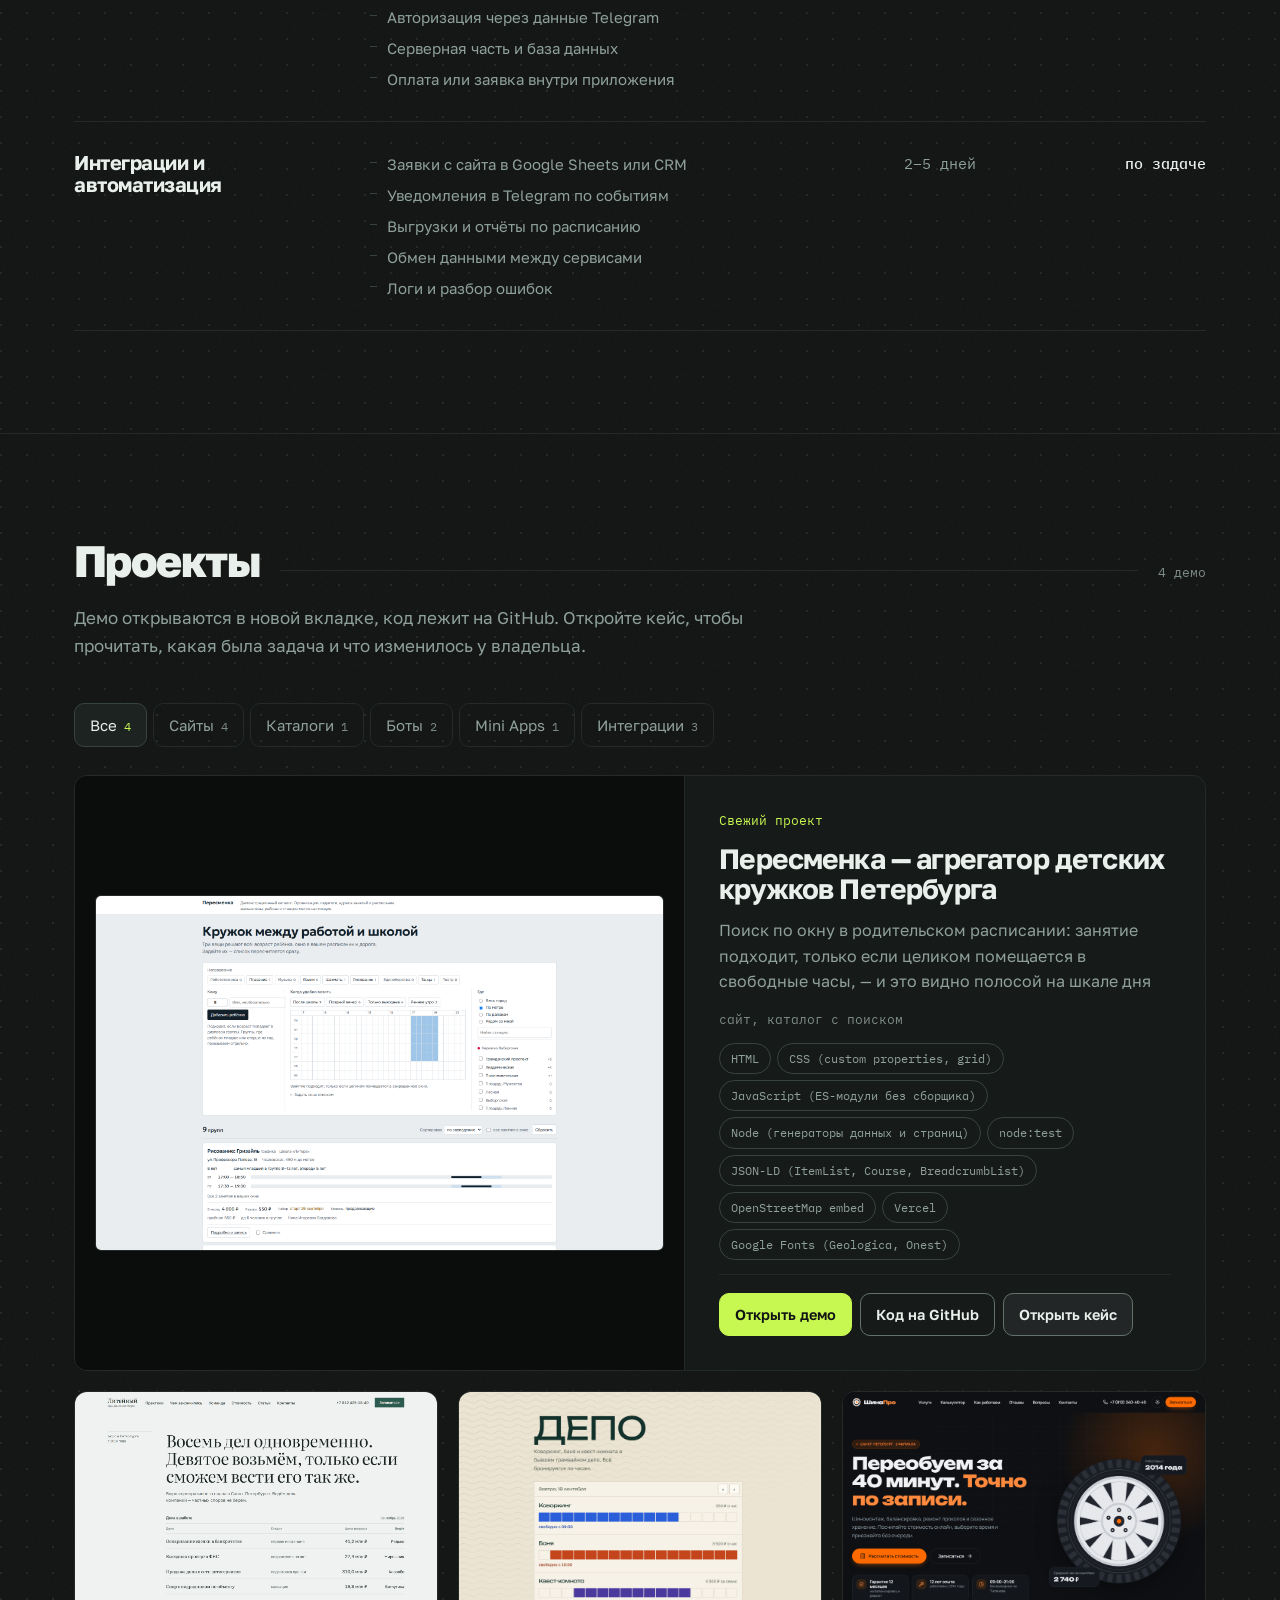
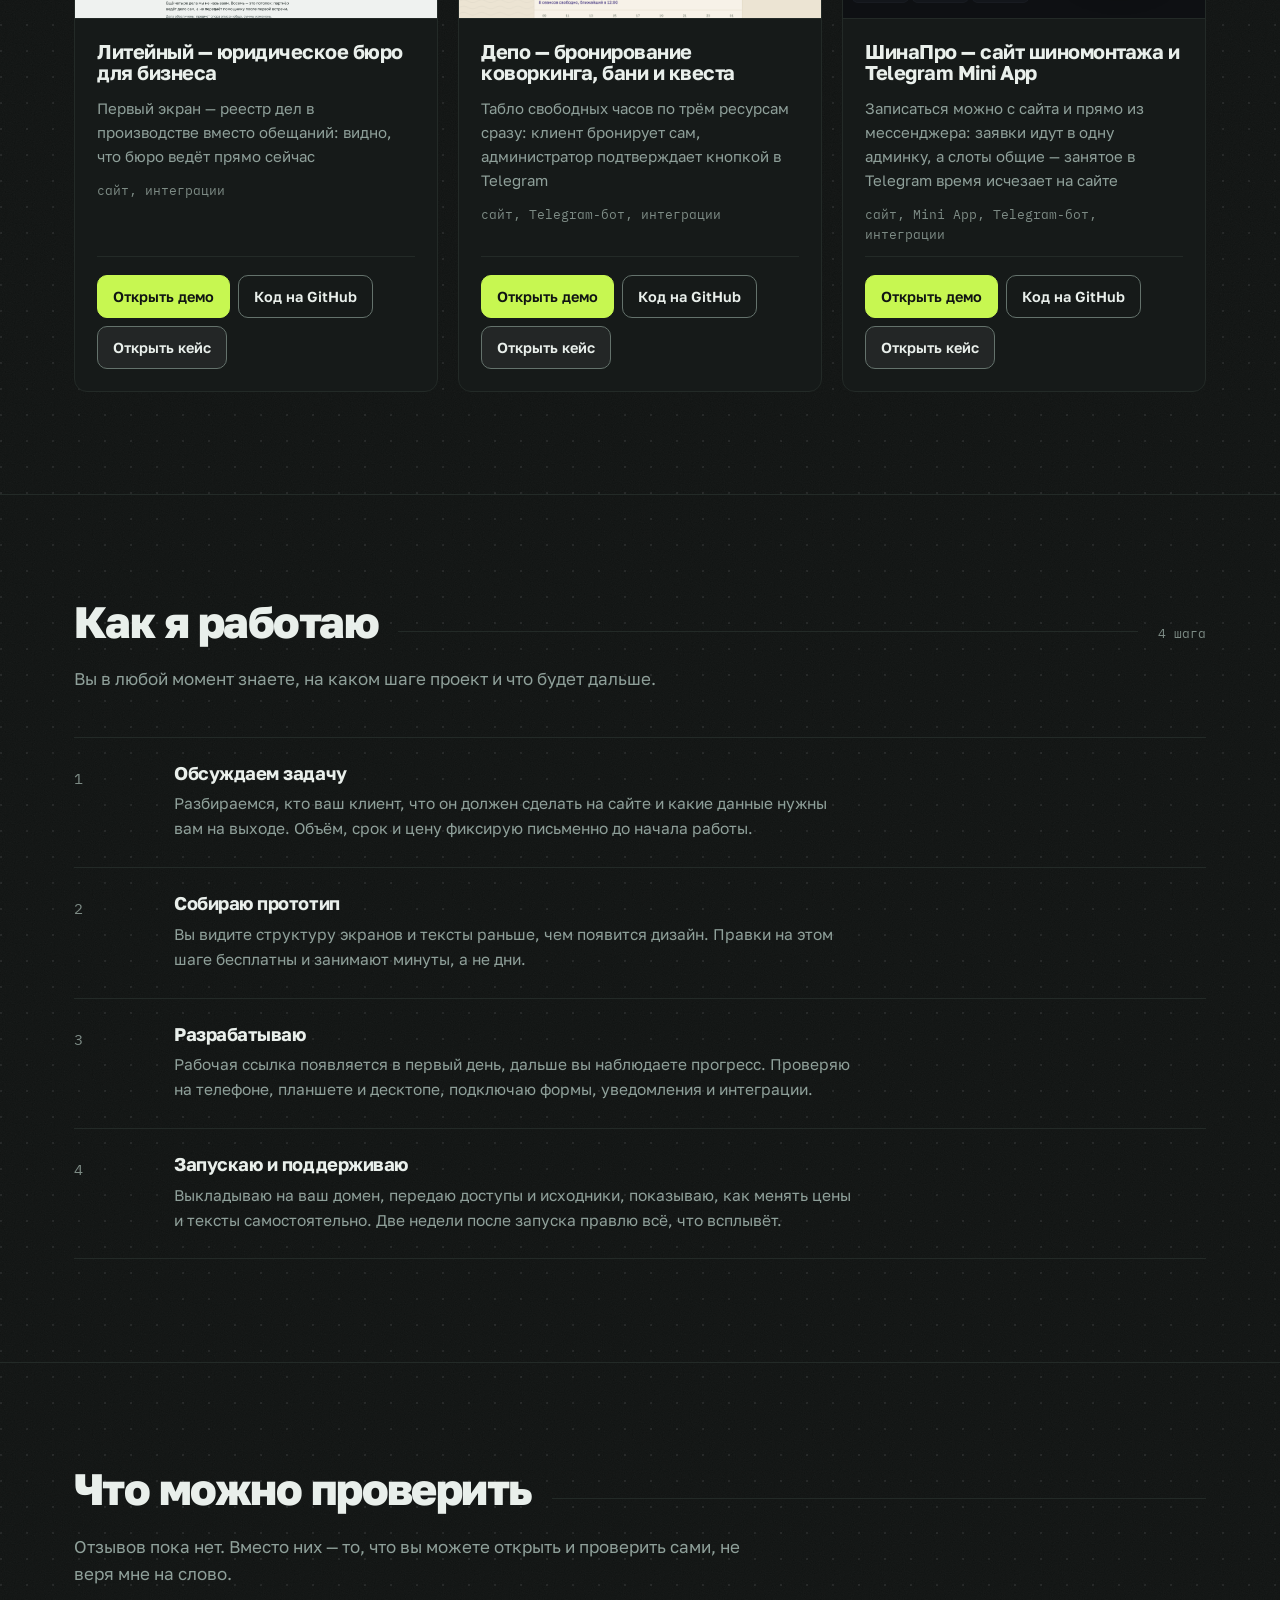
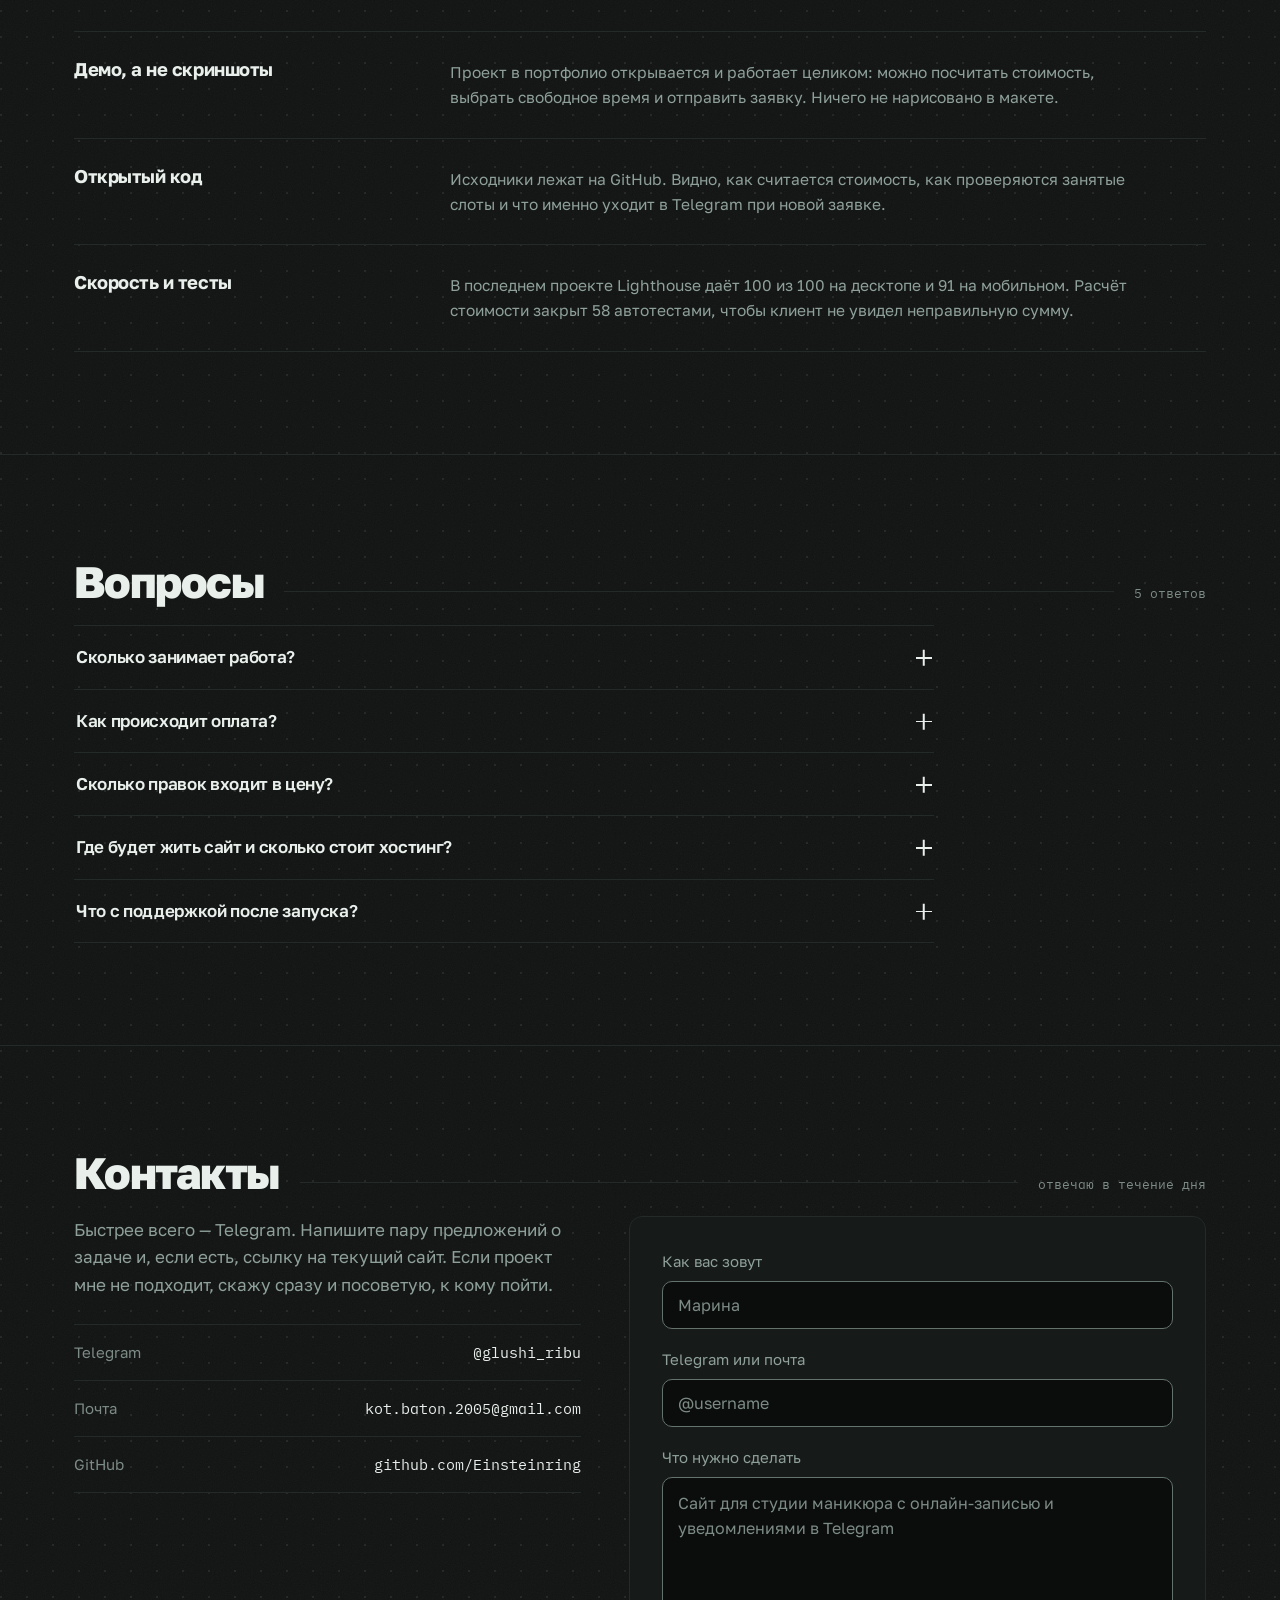
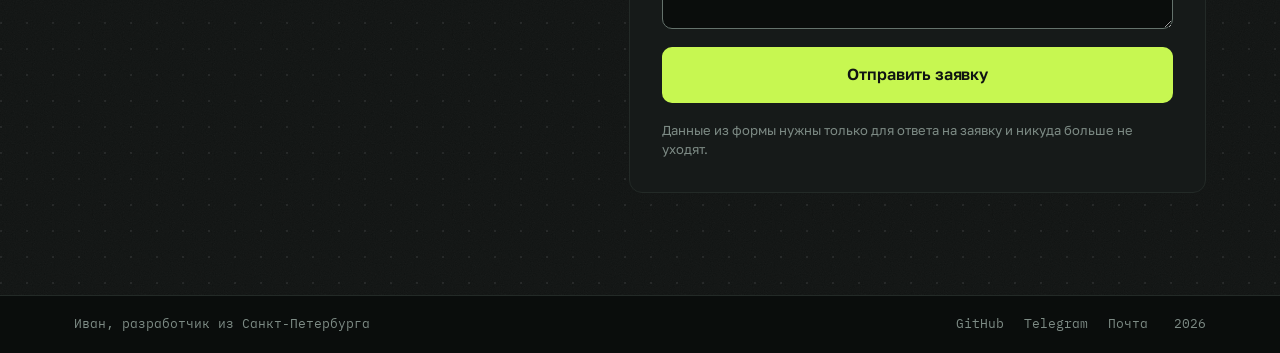
==== commit 459e9c9c: "Пересменка в проектах, новый тип «Каталоги» Четвёртое демо: агрегатор детских кружков Петербурга с п" ====
--- a/index.html
+++ b/index.html
@@ -273,6 +273,9 @@
             </button>
             <button class="tab" type="button" data-filter="landing" aria-pressed="false">
               Сайты<span class="tab__count"></span>
+            </button>
+            <button class="tab" type="button" data-filter="catalog" aria-pressed="false">
+              Каталоги<span class="tab__count"></span>
             </button>
             <button class="tab" type="button" data-filter="bot" aria-pressed="false">
               Боты<span class="tab__count"></span>
--- a/css/styles.css
+++ b/css/styles.css
@@ -21,6 +21,9 @@
 
   --rule: #232a27;
   --rule-strong: #39433e;
+  /* Граница кнопки — не разделитель: к ней применимо требование 3:1,
+     поэтому у неё свой цвет, а не общий --rule-strong (тот даёт 1,8:1). */
+  --control-edge: #64726c;
 
   --text: #e9efeb;
   --text-dim: #8fa09a;
@@ -451,7 +454,7 @@
   justify-content: center;
   gap: 6px;
   background: transparent;
-  border: 1px solid var(--rule-strong);
+  border: 1px solid var(--control-edge);
   border-radius: var(--r-control);
 }
 
@@ -877,7 +880,7 @@
 
 .work__act {
   padding: 9px 15px;
-  border: 1px solid var(--rule-strong);
+  border: 1px solid var(--control-edge);
   border-radius: var(--r-control);
   font-size: 14.5px;
   font-weight: 600;
@@ -897,14 +900,20 @@
   background: #d6ff6e;
 }
 
+/* Кейс открывается на самой странице, поэтому он не такой громкий, как «демо»,
+   но и не пунктирный призрак: разница между тремя кнопками задана заливкой,
+   а не приглушённым текстом. */
 .work__act--case {
-  border-style: dashed;
-  color: var(--text-dim);
+  background: rgba(233, 239, 235, 0.06);
 }
 
 .work__act:hover {
   border-color: var(--accent);
   color: var(--accent);
+}
+
+.work__act--case:hover {
+  background: var(--accent-wash);
 }
 
 .work__act--go:hover {
@@ -1017,10 +1026,10 @@
   right: 18px;
   padding: 8px 14px;
   background: transparent;
-  border: 1px solid var(--rule-strong);
+  border: 1px solid var(--control-edge);
   border-radius: var(--r-control);
   font-size: 14px;
-  color: var(--text-dim);
+  color: var(--text);
   transition:
     color var(--swift),
     border-color var(--swift);
@@ -1296,7 +1305,7 @@
   width: 100%;
   padding: 13px 15px;
   background: var(--bg-sunken);
-  border: 1px solid var(--rule-strong);
+  border: 1px solid var(--control-edge);
   border-radius: var(--r-control);
   color: var(--text);
   font-family: var(--sans);
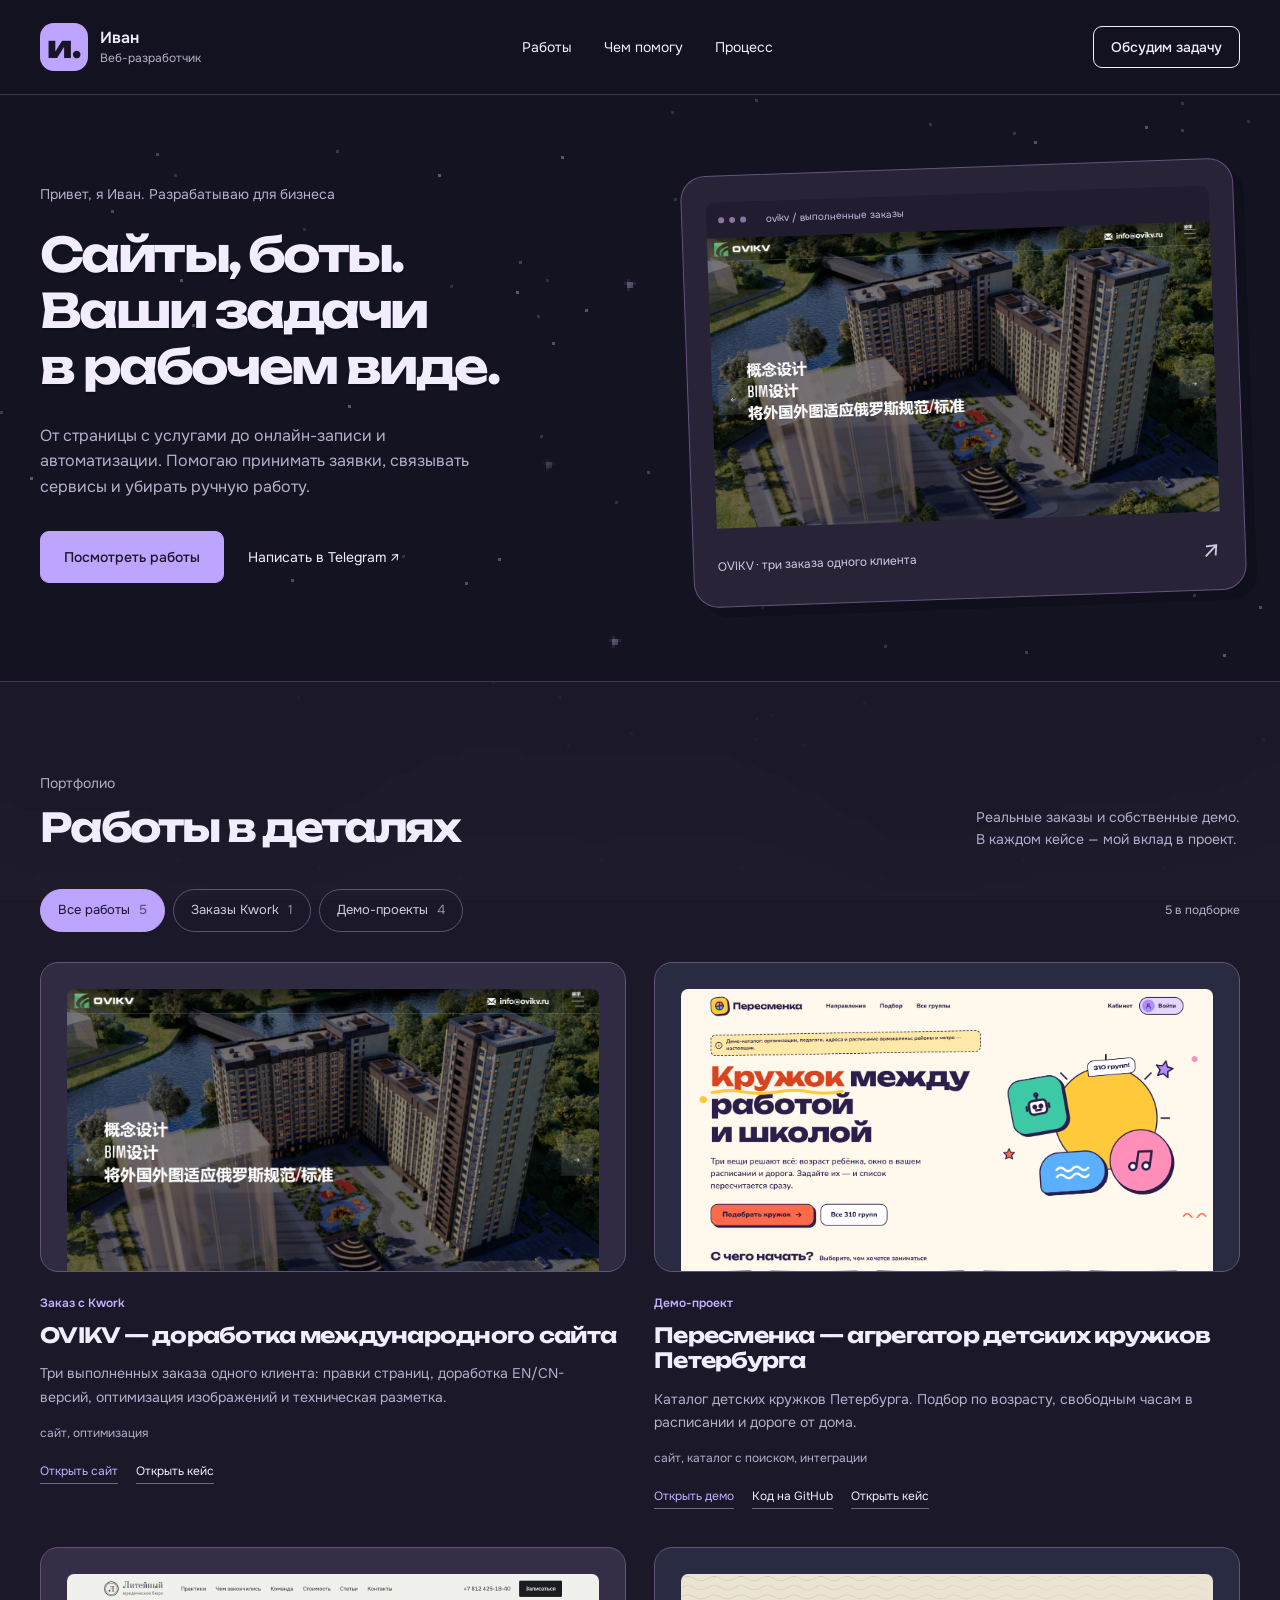
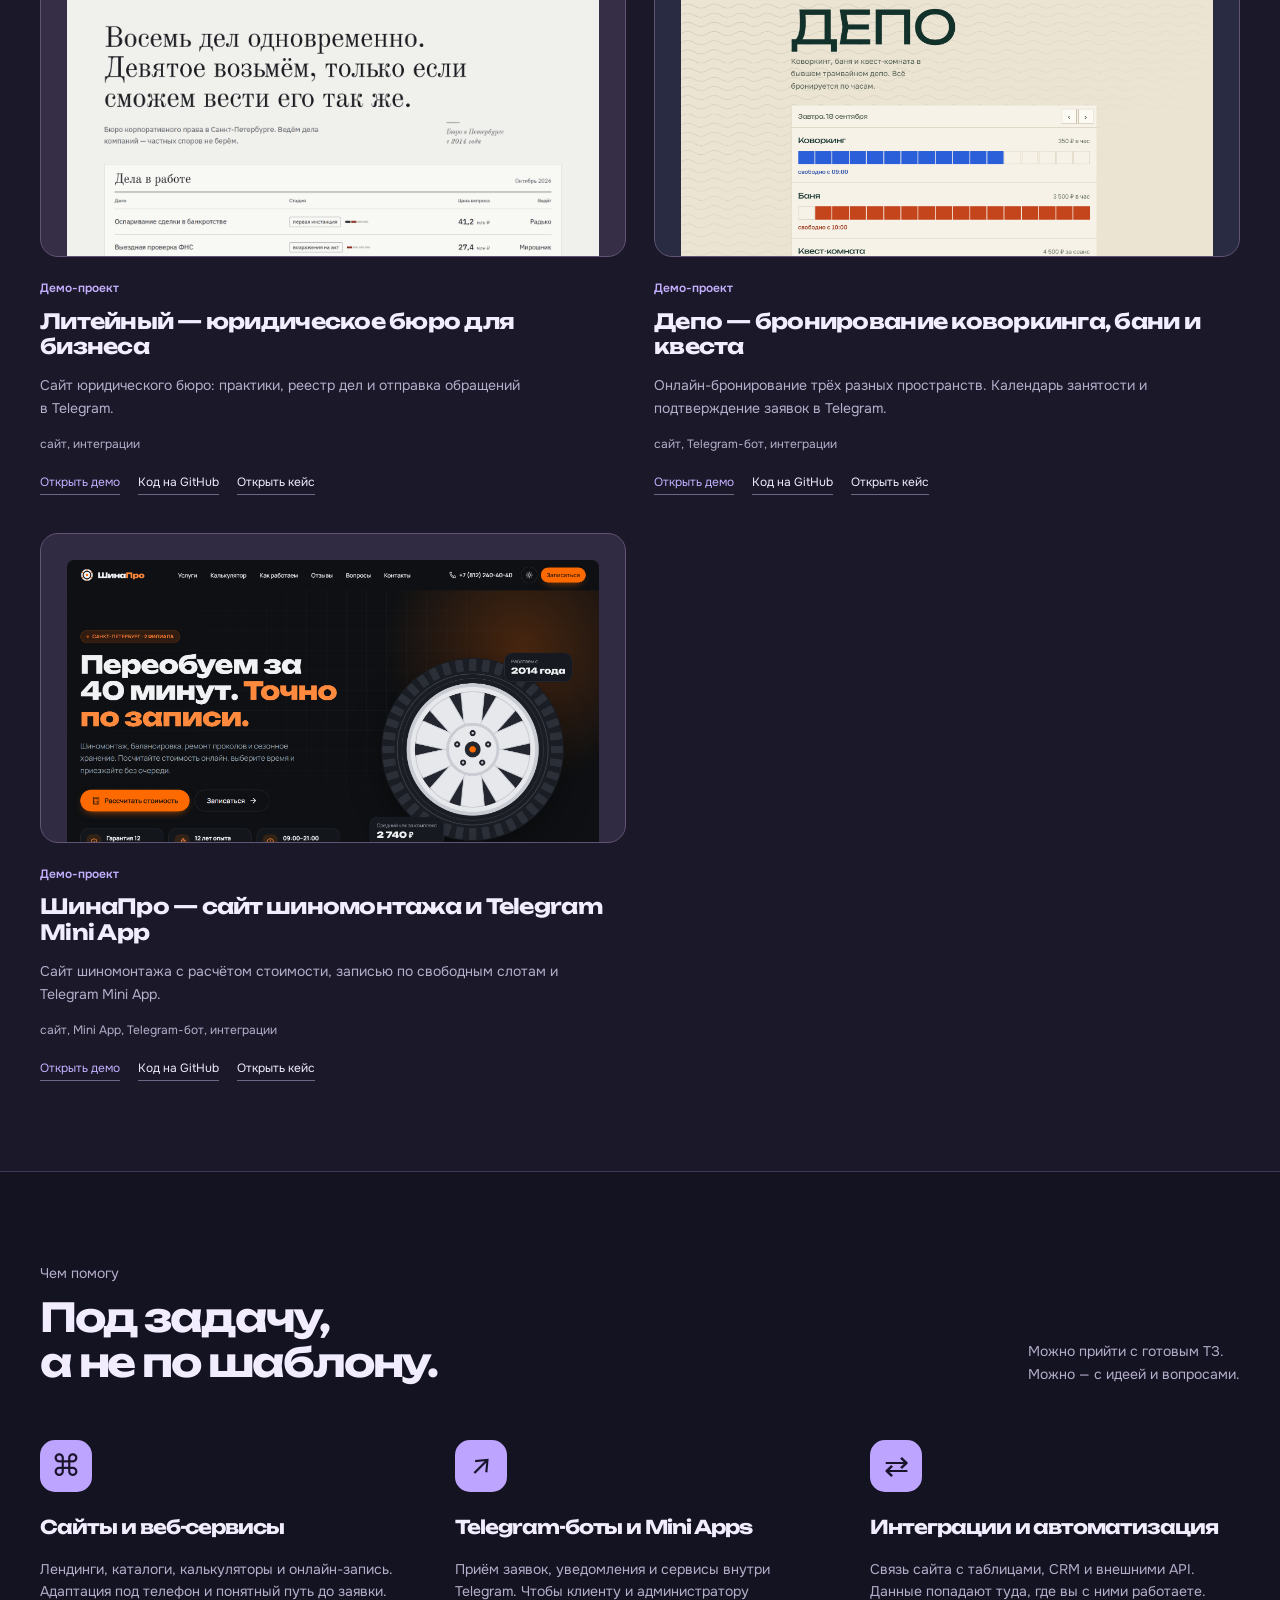
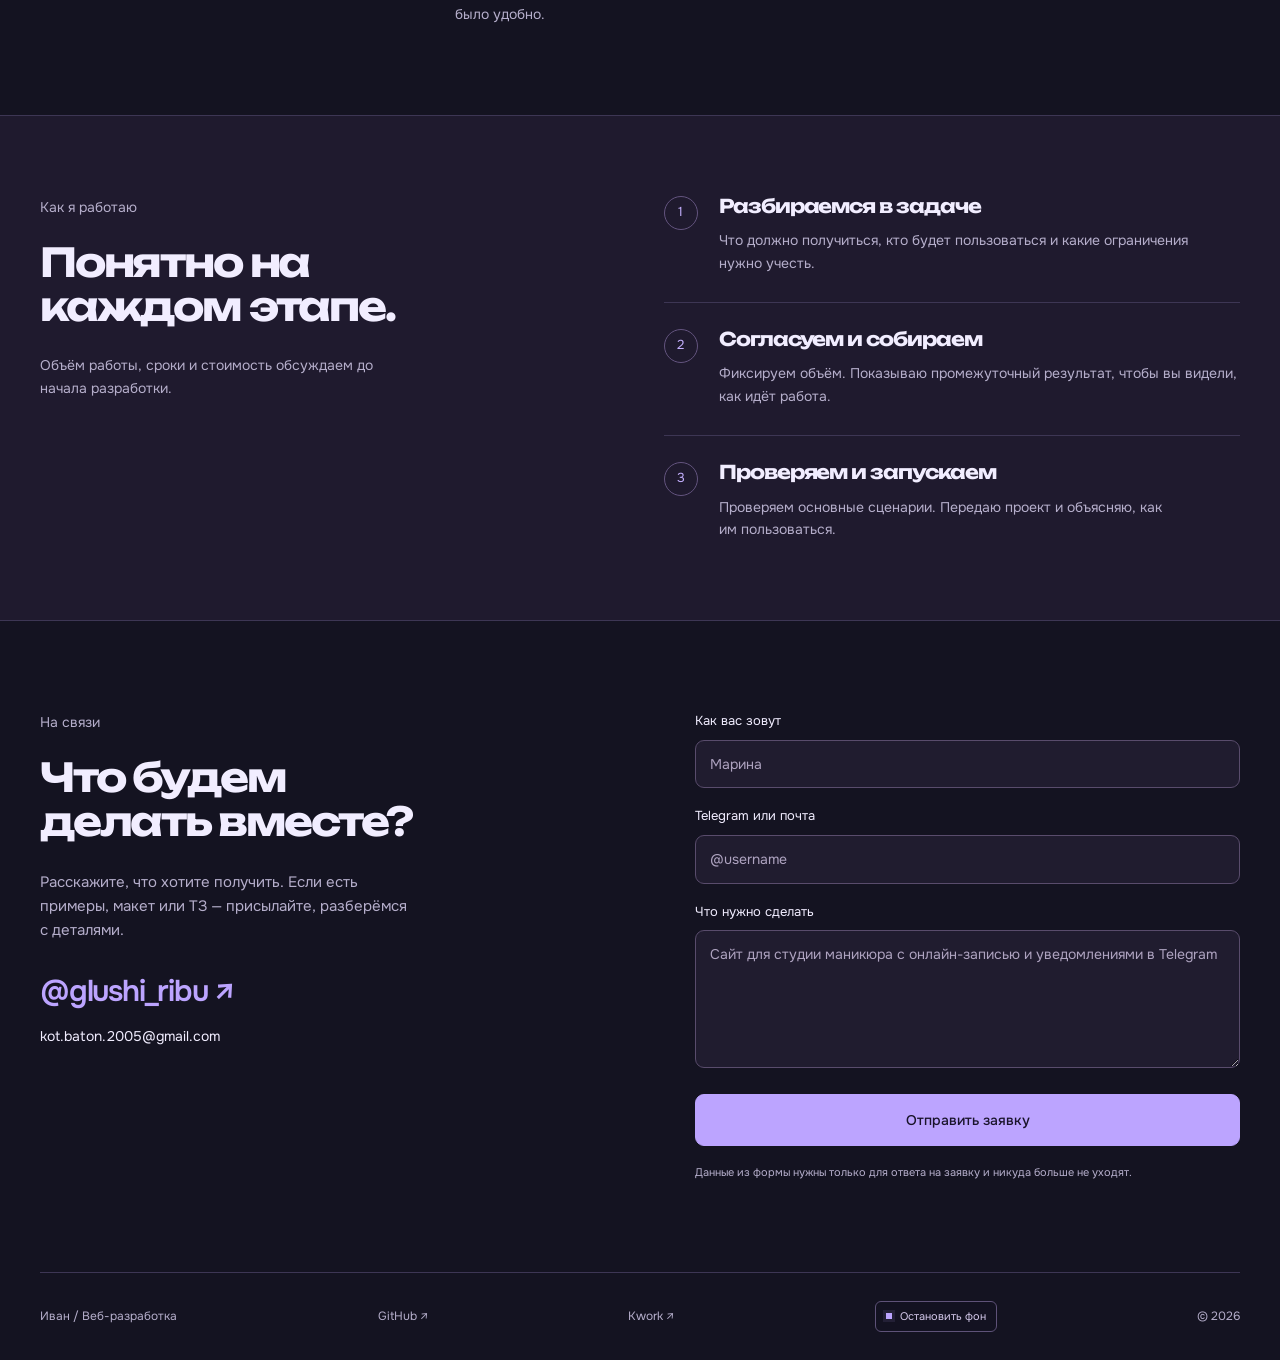
==== commit 9e02c630: "Redesign portfolio with retro background and OVIKV client case" ====
--- a/index.html
+++ b/index.html
@@ -4,13 +4,15 @@
     <meta charset="utf-8" />
     <meta name="viewport" content="width=device-width, initial-scale=1" />
 
-    <title>Иван — сайты, Telegram-боты и автоматизация для малого бизнеса</title>
+    <title>
+      Иван — сайты, Telegram-боты и автоматизация для малого бизнеса
+    </title>
     <meta
       name="description"
       content="Фриланс-разработчик: сайты с онлайн-записью, Telegram-боты и Mini Apps, интеграции с Google Sheets и CRM. Рабочие демо, код на GitHub, связь в Telegram."
     />
     <meta name="author" content="Иван" />
-    <meta name="theme-color" content="#0f1211" />
+    <meta name="theme-color" content="#141321" />
     <link rel="canonical" href="https://einsteinring.github.io/portfolio/" />
 
     <meta property="og:type" content="website" />
@@ -24,11 +26,20 @@
       property="og:description"
       content="Сайты с онлайн-записью, Telegram-боты и Mini Apps. Заявка с сайта приходит вам в Telegram сразу, с расчётом и контактами."
     />
-    <meta property="og:url" content="https://einsteinring.github.io/portfolio/" />
-    <meta property="og:image" content="https://einsteinring.github.io/portfolio/assets/og.png" />
+    <meta
+      property="og:url"
+      content="https://einsteinring.github.io/portfolio/"
+    />
+    <meta
+      property="og:image"
+      content="https://einsteinring.github.io/portfolio/assets/og.png"
+    />
     <meta property="og:image:width" content="1200" />
     <meta property="og:image:height" content="630" />
-    <meta property="og:image:alt" content="Иван — сайты и Telegram-боты для малого бизнеса" />
+    <meta
+      property="og:image:alt"
+      content="Иван — сайты и Telegram-боты для малого бизнеса"
+    />
     <meta name="twitter:card" content="summary_large_image" />
 
     <link rel="icon" href="assets/favicon.svg" type="image/svg+xml" />
@@ -38,44 +49,25 @@
     <link rel="preconnect" href="https://fonts.gstatic.com" crossorigin />
     <link
       rel="stylesheet"
-      href="https://fonts.googleapis.com/css2?family=Golos+Text:wght@400;500;600;700;800;900&family=IBM+Plex+Mono:wght@400;500;600&display=swap"
+      href="https://fonts.googleapis.com/css2?family=Onest:wght@400;500;600;700&family=Unbounded:wght@500;600;700;800&display=swap"
     />
     <link rel="stylesheet" href="css/styles.css" />
-
-    <!-- Анимации включаются, только если скрипт жив: иначе контент виден сразу. -->
-    <script>
-      document.documentElement.classList.add("js");
-    </script>
   </head>
 
   <body>
-    <div class="backdrop" aria-hidden="true"></div>
-
+    <canvas class="retro-sky" id="retro-sky" aria-hidden="true"></canvas>
     <a class="skip" href="#main">Перейти к содержимому</a>
-
     <header class="topbar">
       <div class="shell topbar__inner">
-        <a class="ident" href="#top">
-          <span class="ident__name">Иван</span>
-          <span class="ident__slogan">Сайты и Telegram-боты, которые приносят заявки</span>
-        </a>
-
+        <a class="ident" href="#top" aria-label="Иван — на главную"
+          ><span class="ident__mark">и.</span
+          ><span>Иван<span class="ident__role">Веб-разработчик</span></span></a
+        >
         <nav class="topnav" aria-label="Разделы страницы">
-          <a href="#services">Услуги</a>
-          <a href="#work">Проекты</a>
-          <a href="#process">Как я работаю</a>
-          <a href="#faq">Вопросы</a>
-          <a href="#contacts">Контакты</a>
+          <a href="#work">Работы</a><a href="#services">Чем помогу</a
+          ><a href="#process">Процесс</a>
         </nav>
-
-        <a
-          class="btn btn--primary btn--compact topbar__cta"
-          href="https://t.me/glushi_ribu"
-          target="_blank"
-          rel="noopener"
-          >Написать в Telegram</a
-        >
-
+        <a class="btn btn--small" href="#contacts">Обсудим задачу</a>
         <button
           class="burger"
           type="button"
@@ -83,526 +75,301 @@
           aria-controls="drawer"
           aria-label="Открыть меню"
         >
-          <span class="burger__line" aria-hidden="true"></span>
-          <span class="burger__line" aria-hidden="true"></span>
+          Меню
         </button>
       </div>
-
-      <div class="drawer" id="drawer" hidden>
-        <nav class="shell" aria-label="Меню">
-          <a href="#services">Услуги</a>
-          <a href="#work">Проекты</a>
-          <a href="#process">Как я работаю</a>
-          <a href="#faq">Вопросы</a>
-          <a href="#contacts">Контакты</a>
-          <a
-            class="btn btn--primary"
-            href="https://t.me/glushi_ribu"
-            target="_blank"
-            rel="noopener"
-            >Написать в Telegram</a
-          >
+      <div id="drawer" class="drawer" hidden>
+        <nav class="shell" aria-label="Мобильное меню">
+          <a href="#work">Работы</a><a href="#services">Услуги</a
+          ><a href="#process">Процесс</a><a href="#contacts">Контакты</a>
         </nav>
       </div>
     </header>
-
     <main id="main">
-      <!-- ══════════════ Первый экран ══════════════ -->
-      <section class="hero" id="top" aria-labelledby="hero-title">
-        <div class="shell hero__grid">
-          <div class="hero__copy">
-            <h1 class="hero__title" id="hero-title">
-              <span class="hero__title-lead">Клиент оставил заявку.</span
-              ><span class="hero__title-beat">Вы уже знаете.</span>
-            </h1>
-
-            <p class="hero__lead">
-              Я Иван, собираю сайты, Telegram-ботов и Mini Apps для малого бизнеса. Клиент сам
-              считает стоимость и выбирает время, а заявка сразу уходит вам в Telegram и в таблицу,
-              с расчётом и контактами. Проекты ниже открываются и работают по-настоящему.
-            </p>
-
-            <div class="hero__actions">
-              <a class="btn btn--primary" href="#work">Смотреть демо</a>
-              <a class="btn btn--quiet" href="#contacts">Рассказать про задачу</a>
-            </div>
-          </div>
-
-          <!-- TODO: заменить — имена и суммы в примерах вымышленные -->
-          <div class="hero__demo">
-            <ol class="stream" id="stream">
-              <li class="note">
-                <p class="note__head">
-                  <span class="note__dot" aria-hidden="true"></span>
-                  <span class="note__kind">Новая заявка</span>
-                  <time class="note__time" datetime="14:07">14:07</time>
-                </p>
-                <p class="note__who">Марина, студия маникюра</p>
-                <p class="note__body">Пятница, 18:30. Маникюр с покрытием, мастер Лена.</p>
-              </li>
-              <li class="note">
-                <p class="note__head">
-                  <span class="note__dot" aria-hidden="true"></span>
-                  <span class="note__kind">Новая заявка</span>
-                  <time class="note__time" datetime="14:22">14:22</time>
-                </p>
-                <p class="note__who">Алексей, шиномонтаж на Типанова</p>
-                <p class="note__body">Завтра 10:00, комплект R17. Расчёт 2 740 ₽.</p>
-              </li>
-              <li class="note">
-                <p class="note__head">
-                  <span class="note__dot" aria-hidden="true"></span>
-                  <span class="note__kind">Новая заявка</span>
-                  <time class="note__time" datetime="14:41">14:41</time>
-                </p>
-                <p class="note__who">Дмитрий, пункт выдачи</p>
-                <p class="note__body">Нужен бот, который отвечает про график и адреса.</p>
-              </li>
-            </ol>
-            <p class="hero__caption">
-              Так заявка выглядит у вас в телефоне через секунду после отправки.
-            </p>
-          </div>
-        </div>
-
-        <div class="shell">
-          <ul class="ticker">
-            <li class="ticker__item">
-              <!-- TODO: заменить -->
-              <span class="ticker__value">7 дней</span>
-              <span class="ticker__label">средний срок лендинга под ключ</span>
-            </li>
-            <li class="ticker__item">
-              <span class="ticker__value">100 из 100</span>
-              <span class="ticker__label">Lighthouse у «ШинаПро»: доступность, практики и SEO</span>
-            </li>
-            <li class="ticker__item">
-              <span class="ticker__value">80</span>
-              <span class="ticker__label">автотестов у «ШинаПро», чтобы расчёт не врал</span>
-            </li>
-          </ul>
-        </div>
-      </section>
-
-      <!-- ══════════════ Услуги ══════════════ -->
-      <section class="band" id="services" aria-labelledby="services-title">
-        <div class="shell">
-          <div class="head band__reveal">
-            <h2 class="head__title" id="services-title">Услуги</h2>
-            <span class="head__rule" aria-hidden="true"></span>
-            <p class="head__meta">4 формата</p>
-          </div>
-          <p class="head__lead band__reveal">
-            Цену называю после того, как разберу задачу: она зависит от объёма, а не от формата.
-            Сроки ниже — рабочие, из них я и исхожу, когда договариваемся.
+      <section class="hero shell" id="top" aria-labelledby="hero-title">
+        <div class="hero__copy">
+          <p class="intro">Привет, я Иван. Разрабатываю для бизнеса</p>
+          <h1 id="hero-title">
+            Сайты, боты.<br />Ваши задачи<br />в рабочем виде.
+          </h1>
+          <p class="hero__lead">
+            От страницы с услугами до онлайн-записи и автоматизации. Помогаю
+            принимать заявки, связывать сервисы и убирать ручную работу.
           </p>
-
-          <!-- TODO: заменить — сроки ориентировочные -->
-          <ul class="specs band__reveal">
-            <li class="spec">
-              <h3 class="spec__name">Лендинг под ключ</h3>
-              <ul class="spec__includes">
-                <li>Структура страницы и тексты</li>
-                <li>Вёрстка от 360 px до десктопа</li>
-                <li>Форма заявки с уведомлением в Telegram</li>
-                <li>Метатеги, превью ссылки, скорость 90+</li>
-                <li>Деплой и передача исходников</li>
-              </ul>
-              <p class="spec__term">7–10 дней</p>
-              <p class="spec__price">по задаче</p>
-            </li>
-
-            <li class="spec">
-              <h3 class="spec__name">Telegram-бот</h3>
-              <ul class="spec__includes">
-                <li>Сценарий диалога и меню команд</li>
-                <li>Приём заявок в таблицу или базу</li>
-                <li>Уведомления администратору</li>
-                <li>Команды для рассылки и статусов</li>
-                <li>Запуск на сервере</li>
-              </ul>
-              <p class="spec__term">5–7 дней</p>
-              <p class="spec__price">по задаче</p>
-            </li>
-
-            <li class="spec">
-              <h3 class="spec__name">Telegram Mini App</h3>
-              <ul class="spec__includes">
-                <li>Приложение внутри Telegram, без установки</li>
-                <li>Интерфейс под тему мессенджера</li>
-                <li>Авторизация через данные Telegram</li>
-                <li>Серверная часть и база данных</li>
-                <li>Оплата или заявка внутри приложения</li>
-              </ul>
-              <p class="spec__term">2–3 недели</p>
-              <p class="spec__price">по задаче</p>
-            </li>
-
-            <li class="spec">
-              <h3 class="spec__name">Интеграции и автоматизация</h3>
-              <ul class="spec__includes">
-                <li>Заявки с сайта в Google Sheets или CRM</li>
-                <li>Уведомления в Telegram по событиям</li>
-                <li>Выгрузки и отчёты по расписанию</li>
-                <li>Обмен данными между сервисами</li>
-                <li>Логи и разбор ошибок</li>
-              </ul>
-              <p class="spec__term">2–5 дней</p>
-              <p class="spec__price">по задаче</p>
-            </li>
-          </ul>
-        </div>
-      </section>
-
-      <!-- ══════════════ Проекты ══════════════ -->
+          <div class="hero__actions">
+            <a class="btn btn--primary" href="#work">Посмотреть работы</a
+            ><a
+              class="text-link"
+              href="https://t.me/glushi_ribu"
+              target="_blank"
+              rel="noopener"
+              >Написать в Telegram ↗</a
+            >
+          </div>
+        </div>
+        <a class="hero__visual" href="#work" aria-label="Посмотреть кейс OVIKV"
+          ><div class="browser-bar">
+            <span></span><span></span><span></span>
+            <p>ovikv / выполненные заказы</p>
+          </div>
+          <img
+            src="assets/previews/ovikv.png"
+            alt="Китайская версия сайта OVIKV, над доработкой которой я работал"
+            width="1280"
+            height="800"
+            fetchpriority="high"
+          />
+          <div class="hero__caption">
+            <span>OVIKV · три заказа одного клиента</span
+            ><span aria-hidden="true">↗</span>
+          </div></a
+        >
+      </section>
       <section class="band band--work" id="work" aria-labelledby="work-title">
         <div class="shell">
-          <div class="head band__reveal">
-            <h2 class="head__title" id="work-title">Проекты</h2>
-            <span class="head__rule" aria-hidden="true"></span>
-            <p class="head__meta" id="work-count"></p>
-          </div>
-          <p class="head__lead band__reveal">
-            Демо открываются в новой вкладке, код лежит на GitHub. Откройте кейс, чтобы прочитать,
-            какая была задача и что изменилось у владельца.
+          <div class="section-head">
+            <div>
+              <p class="intro">Портфолио</p>
+              <h2 id="work-title">Работы в деталях</h2>
+            </div>
+            <p class="section-note">
+              Реальные заказы и собственные демо.<br />В каждом кейсе — мой
+              вклад в проект.
+            </p>
+          </div>
+          <div class="work-toolbar">
+            <div class="tabs" role="group" aria-label="Тип работы">
+              <button
+                class="tab is-on"
+                data-filter="all"
+                type="button"
+                aria-pressed="true"
+              >
+                Все работы <span class="tab__count"></span></button
+              ><button
+                class="tab"
+                data-filter="client"
+                type="button"
+                aria-pressed="false"
+              >
+                Заказы Kwork <span class="tab__count"></span></button
+              ><button
+                class="tab"
+                data-filter="demo"
+                type="button"
+                aria-pressed="false"
+              >
+                Демо-проекты <span class="tab__count"></span>
+              </button>
+            </div>
+            <span id="work-count"></span>
+          </div>
+          <div id="projects" class="works" aria-live="polite" aria-busy="true">
+            <p class="works__state">Загружаю работы…</p>
+          </div>
+          <noscript
+            ><p>
+              Для загрузки кейсов включите JavaScript. Исходный код работ
+              доступен <a href="https://github.com/Einsteinring">на GitHub</a>.
+            </p></noscript
+          >
+        </div>
+      </section>
+      <section
+        class="band shell"
+        id="services"
+        aria-labelledby="services-title"
+      >
+        <div class="section-head">
+          <div>
+            <p class="intro">Чем помогу</p>
+            <h2 id="services-title">Под задачу,<br />а не по шаблону.</h2>
+          </div>
+          <p class="section-note">
+            Можно прийти с готовым ТЗ.<br />Можно — с идеей и вопросами.
           </p>
-
-          <div class="tabs band__reveal" role="group" aria-label="Фильтр проектов по типу">
-            <button class="tab is-on" type="button" data-filter="all" aria-pressed="true">
-              Все<span class="tab__count"></span>
-            </button>
-            <button class="tab" type="button" data-filter="landing" aria-pressed="false">
-              Сайты<span class="tab__count"></span>
-            </button>
-            <button class="tab" type="button" data-filter="catalog" aria-pressed="false">
-              Каталоги<span class="tab__count"></span>
-            </button>
-            <button class="tab" type="button" data-filter="bot" aria-pressed="false">
-              Боты<span class="tab__count"></span>
-            </button>
-            <button class="tab" type="button" data-filter="miniapp" aria-pressed="false">
-              Mini Apps<span class="tab__count"></span>
-            </button>
-            <button class="tab" type="button" data-filter="integration" aria-pressed="false">
-              Интеграции<span class="tab__count"></span>
-            </button>
-          </div>
-
-          <div class="works" id="projects" aria-live="polite" aria-busy="true">
-            <p class="works__state">Загружаю проекты.</p>
-          </div>
-        </div>
-      </section>
-
-      <!-- ══════════════ Как я работаю ══════════════ -->
-      <section class="band" id="process" aria-labelledby="process-title">
-        <div class="shell">
-          <div class="head band__reveal">
-            <h2 class="head__title" id="process-title">Как я работаю</h2>
-            <span class="head__rule" aria-hidden="true"></span>
-            <p class="head__meta">4 шага</p>
-          </div>
-          <p class="head__lead band__reveal">
-            Вы в любой момент знаете, на каком шаге проект и что будет дальше.
-          </p>
-
-          <ol class="track band__reveal">
-            <li class="track__step">
-              <p class="track__num">1</p>
-              <div class="track__text">
-                <h3 class="track__title">Обсуждаем задачу</h3>
-                <p>
-                  Разбираемся, кто ваш клиент, что он должен сделать на сайте и какие данные нужны
-                  вам на выходе. Объём, срок и цену фиксирую письменно до начала работы.
-                </p>
-              </div>
+        </div>
+        <div class="services">
+          <article>
+            <span class="service-icon" aria-hidden="true">⌘</span>
+            <h3>Сайты и веб-сервисы</h3>
+            <p>
+              Лендинги, каталоги, калькуляторы и онлайн-запись. Адаптация под
+              телефон и понятный путь до заявки.
+            </p>
+          </article>
+          <article>
+            <span class="service-icon" aria-hidden="true">↗</span>
+            <h3>Telegram-боты и Mini Apps</h3>
+            <p>
+              Приём заявок, уведомления и сервисы внутри Telegram. Чтобы клиенту
+              и администратору было удобно.
+            </p>
+          </article>
+          <article>
+            <span class="service-icon" aria-hidden="true">⇄</span>
+            <h3>Интеграции и автоматизация</h3>
+            <p>
+              Связь сайта с таблицами, CRM и внешними API. Данные попадают туда,
+              где вы с ними работаете.
+            </p>
+          </article>
+        </div>
+      </section>
+      <section
+        class="process-band"
+        id="process"
+        aria-labelledby="process-title"
+      >
+        <div class="shell process">
+          <div>
+            <p class="intro">Как я работаю</p>
+            <h2 id="process-title">Понятно на<br />каждом этапе.</h2>
+            <p>
+              Объём работы, сроки и стоимость обсуждаем до начала разработки.
+            </p>
+          </div>
+          <ol class="steps">
+            <li>
+              <h3>Разбираемся в задаче</h3>
+              <p>
+                Что должно получиться, кто будет пользоваться и какие
+                ограничения нужно учесть.
+              </p>
             </li>
-            <li class="track__step">
-              <p class="track__num">2</p>
-              <div class="track__text">
-                <h3 class="track__title">Собираю прототип</h3>
-                <p>
-                  Вы видите структуру экранов и тексты раньше, чем появится дизайн. Правки на этом
-                  шаге бесплатны и занимают минуты, а не дни.
-                </p>
-              </div>
+            <li>
+              <h3>Согласуем и собираем</h3>
+              <p>
+                Фиксируем объём. Показываю промежуточный результат, чтобы вы
+                видели, как идёт работа.
+              </p>
             </li>
-            <li class="track__step">
-              <p class="track__num">3</p>
-              <div class="track__text">
-                <h3 class="track__title">Разрабатываю</h3>
-                <p>
-                  Рабочая ссылка появляется в первый день, дальше вы наблюдаете прогресс. Проверяю
-                  на телефоне, планшете и десктопе, подключаю формы, уведомления и интеграции.
-                </p>
-              </div>
-            </li>
-            <li class="track__step">
-              <p class="track__num">4</p>
-              <div class="track__text">
-                <h3 class="track__title">Запускаю и поддерживаю</h3>
-                <p>
-                  Выкладываю на ваш домен, передаю доступы и исходники, показываю, как менять цены и
-                  тексты самостоятельно. Две недели после запуска правлю всё, что всплывёт.
-                </p>
-              </div>
+            <li>
+              <h3>Проверяем и запускаем</h3>
+              <p>
+                Проверяем основные сценарии. Передаю проект и объясняю, как им
+                пользоваться.
+              </p>
             </li>
           </ol>
         </div>
       </section>
-
-      <!-- ══════════════ Что можно проверить ══════════════ -->
-      <section class="band" id="proof" aria-labelledby="proof-title">
-        <div class="shell">
-          <div class="head band__reveal">
-            <h2 class="head__title" id="proof-title">Что можно проверить</h2>
-            <span class="head__rule" aria-hidden="true"></span>
-          </div>
-          <p class="head__lead band__reveal">
-            Отзывов пока нет. Вместо них — то, что вы можете открыть и проверить сами, не веря мне
-            на слово.
-          </p>
-
-          <ul class="proof band__reveal">
-            <li class="proof__item">
-              <h3 class="proof__title">Демо, а не скриншоты</h3>
-              <p class="proof__text">
-                Проект в портфолио открывается и работает целиком: можно посчитать стоимость,
-                выбрать свободное время и отправить заявку. Ничего не нарисовано в макете.
-              </p>
-            </li>
-            <li class="proof__item">
-              <h3 class="proof__title">Открытый код</h3>
-              <p class="proof__text">
-                Исходники лежат на GitHub. Видно, как считается стоимость, как проверяются занятые
-                слоты и что именно уходит в Telegram при новой заявке.
-              </p>
-            </li>
-            <li class="proof__item">
-              <h3 class="proof__title">Скорость и тесты</h3>
-              <p class="proof__text">
-                В последнем проекте Lighthouse даёт 100 из 100 на десктопе и 91 на мобильном.
-                Расчёт стоимости закрыт 58 автотестами, чтобы клиент не увидел неправильную сумму.
-              </p>
-            </li>
-          </ul>
-        </div>
-      </section>
-
-      <!-- ══════════════ Вопросы ══════════════ -->
-      <section class="band" id="faq" aria-labelledby="faq-title">
-        <div class="shell">
-          <div class="head band__reveal">
-            <h2 class="head__title" id="faq-title">Вопросы</h2>
-            <span class="head__rule" aria-hidden="true"></span>
-            <p class="head__meta">5 ответов</p>
-          </div>
-
-          <div class="qa band__reveal">
-            <div class="qa__row">
-              <h3 class="qa__h">
-                <button class="qa__q" type="button" aria-expanded="false" aria-controls="qa-1">
-                  Сколько занимает работа?
-                  <span class="qa__sign" aria-hidden="true"></span>
-                </button>
-              </h3>
-              <div class="qa__a" id="qa-1" hidden>
-                <p>
-                  Лендинг под ключ — 7–10 дней, простой Telegram-бот — 5–7 дней, Mini App — 2–3
-                  недели. Срок считается от момента, когда согласована структура и собраны
-                  материалы: тексты, фотографии, прайс. Если материалов нет, помогу их собрать, это
-                  добавит несколько дней.
-                </p>
-              </div>
-            </div>
-
-            <div class="qa__row">
-              <h3 class="qa__h">
-                <button class="qa__q" type="button" aria-expanded="false" aria-controls="qa-2">
-                  Как происходит оплата?
-                  <span class="qa__sign" aria-hidden="true"></span>
-                </button>
-              </h3>
-              <div class="qa__a" id="qa-2" hidden>
-                <p>
-                  Половина на старте, остальное после приёмки и до передачи исходников. Проекты
-                  длиннее двух недель делим на три части по этапам. Работаю как самозанятый, выдаю
-                  чек. Если на шаге прототипа станет понятно, что задача мне не подходит, предоплату
-                  возвращаю.
-                </p>
-              </div>
-            </div>
-
-            <div class="qa__row">
-              <h3 class="qa__h">
-                <button class="qa__q" type="button" aria-expanded="false" aria-controls="qa-3">
-                  Сколько правок входит в цену?
-                  <span class="qa__sign" aria-hidden="true"></span>
-                </button>
-              </h3>
-              <div class="qa__a" id="qa-3" hidden>
-                <p>
-                  Правки внутри согласованной структуры не ограничены и не стоят денег: тексты,
-                  цвета, порядок блоков, формулировки. Отдельно оцениваю только то, что меняет
-                  объём: новые разделы, другая логика калькулятора, ещё одна интеграция. О доплате
-                  предупреждаю заранее, а не по факту.
-                </p>
-              </div>
-            </div>
-
-            <div class="qa__row">
-              <h3 class="qa__h">
-                <button class="qa__q" type="button" aria-expanded="false" aria-controls="qa-4">
-                  Где будет жить сайт и сколько стоит хостинг?
-                  <span class="qa__sign" aria-hidden="true"></span>
-                </button>
-              </h3>
-              <div class="qa__a" id="qa-4" hidden>
-                <p>
-                  Статичный сайт держится бесплатно на GitHub Pages или Vercel. Если нужны база и
-                  серверная часть, это сервер за 300–500 ₽ в месяц или бесплатный тариф облачной
-                  базы. Домен оплачиваете вы напрямую, 200–1 000 ₽ в год. Все аккаунты оформляем на
-                  вас: сайт остаётся вашим.
-                </p>
-              </div>
-            </div>
-
-            <div class="qa__row">
-              <h3 class="qa__h">
-                <button class="qa__q" type="button" aria-expanded="false" aria-controls="qa-5">
-                  Что с поддержкой после запуска?
-                  <span class="qa__sign" aria-hidden="true"></span>
-                </button>
-              </h3>
-              <div class="qa__a" id="qa-5" hidden>
-                <p>
-                  Две недели после запуска правлю баги бесплатно. Дальше на выбор: разовые задачи по
-                  часовой ставке или месячная поддержка с фиксированным объёмом часов. Контент и
-                  цены вы меняете сами — я выношу их в отдельный файл или админку и показываю, как с
-                  ними работать.
-                </p>
-              </div>
-            </div>
-          </div>
-        </div>
-      </section>
-
-      <!-- ══════════════ Контакты ══════════════ -->
-      <section class="band band--contacts" id="contacts" aria-labelledby="contacts-title">
-        <div class="shell">
-          <div class="head band__reveal">
-            <h2 class="head__title" id="contacts-title">Контакты</h2>
-            <span class="head__rule" aria-hidden="true"></span>
-            <p class="head__meta">отвечаю в течение дня</p>
-          </div>
-
-          <div class="reach band__reveal">
-            <div class="reach__side">
-              <p class="reach__note">
-                Быстрее всего — Telegram. Напишите пару предложений о задаче и, если есть, ссылку на
-                текущий сайт. Если проект мне не подходит, скажу сразу и посоветую, к кому пойти.
-              </p>
-
-              <ul class="lines">
-                <li class="line">
-                  <span class="line__key">Telegram</span>
-                  <a class="line__val" href="https://t.me/glushi_ribu" target="_blank" rel="noopener"
-                    >@glushi_ribu</a
-                  >
-                </li>
-                <li class="line">
-                  <span class="line__key">Почта</span>
-                  <a class="line__val" href="mailto:kot.baton.2005@gmail.com"
-                    >kot.baton.2005@gmail.com</a
-                  >
-                </li>
-                <li class="line">
-                  <span class="line__key">GitHub</span>
-                  <a class="line__val" href="https://github.com/Einsteinring" target="_blank" rel="noopener"
-                    >github.com/Einsteinring</a
-                  >
-                </li>
-              </ul>
-            </div>
-
-            <form class="form" id="lead-form" novalidate>
-              <div class="field">
-                <label class="field__label" for="lead-name">Как вас зовут</label>
-                <input
-                  class="field__input"
-                  id="lead-name"
-                  name="name"
-                  type="text"
-                  autocomplete="name"
-                  placeholder="Марина"
-                  required
-                />
-                <p class="field__hint" data-error-for="name" hidden></p>
-              </div>
-
-              <div class="field">
-                <label class="field__label" for="lead-telegram">Telegram или почта</label>
-                <input
-                  class="field__input"
-                  id="lead-telegram"
-                  name="telegram"
-                  type="text"
-                  autocomplete="username"
-                  placeholder="@username"
-                  required
-                />
-                <p class="field__hint" data-error-for="telegram" hidden></p>
-              </div>
-
-              <div class="field">
-                <label class="field__label" for="lead-message">Что нужно сделать</label>
-                <textarea
-                  class="field__input field__input--tall"
-                  id="lead-message"
-                  name="message"
-                  rows="5"
-                  placeholder="Сайт для студии маникюра с онлайн-записью и уведомлениями в Telegram"
-                  required
-                ></textarea>
-                <p class="field__hint" data-error-for="message" hidden></p>
-              </div>
-
-              <!-- Ловушка для ботов: человек это поле не видит и не заполняет. -->
-              <div class="field field--trap" aria-hidden="true">
-                <label for="lead-company">Организация</label>
-                <input
-                  id="lead-company"
-                  name="company"
-                  type="text"
-                  tabindex="-1"
-                  autocomplete="off"
-                />
-              </div>
-
-              <button class="btn btn--primary btn--wide" type="submit">Отправить заявку</button>
-
-              <p class="form__status" id="form-status" role="status" aria-live="polite" hidden></p>
-              <p class="form__small">
-                Данные из формы нужны только для ответа на заявку и никуда больше не уходят.
-              </p>
-            </form>
-          </div>
+      <section
+        class="band shell"
+        id="contacts"
+        aria-labelledby="contacts-title"
+      >
+        <div class="contacts">
+          <div>
+            <p class="intro">На связи</p>
+            <h2 id="contacts-title">Что будем<br />делать вместе?</h2>
+            <p class="contact-copy">
+              Расскажите, что хотите получить. Если есть примеры, макет или ТЗ —
+              присылайте, разберёмся с деталями.
+            </p>
+            <a
+              class="contact-link"
+              href="https://t.me/glushi_ribu"
+              target="_blank"
+              rel="noopener"
+              >@glushi_ribu ↗</a
+            ><a class="mail" href="mailto:kot.baton.2005@gmail.com"
+              >kot.baton.2005@gmail.com</a
+            >
+          </div>
+          <form class="form" id="lead-form" novalidate>
+            <div class="field">
+              <label class="field__label" for="lead-name">Как вас зовут</label>
+              <input
+                class="field__input"
+                id="lead-name"
+                name="name"
+                type="text"
+                autocomplete="name"
+                placeholder="Марина"
+                required
+              />
+              <p class="field__hint" data-error-for="name" hidden></p>
+            </div>
+
+            <div class="field">
+              <label class="field__label" for="lead-telegram"
+                >Telegram или почта</label
+              >
+              <input
+                class="field__input"
+                id="lead-telegram"
+                name="telegram"
+                type="text"
+                autocomplete="username"
+                placeholder="@username"
+                required
+              />
+              <p class="field__hint" data-error-for="telegram" hidden></p>
+            </div>
+
+            <div class="field">
+              <label class="field__label" for="lead-message"
+                >Что нужно сделать</label
+              >
+              <textarea
+                class="field__input field__input--tall"
+                id="lead-message"
+                name="message"
+                rows="5"
+                placeholder="Сайт для студии маникюра с онлайн-записью и уведомлениями в Telegram"
+                required
+              ></textarea>
+              <p class="field__hint" data-error-for="message" hidden></p>
+            </div>
+
+            <!-- Ловушка для ботов: человек это поле не видит и не заполняет. -->
+            <div class="field field--trap" aria-hidden="true">
+              <label for="lead-company">Организация</label>
+              <input
+                id="lead-company"
+                name="company"
+                type="text"
+                tabindex="-1"
+                autocomplete="off"
+              />
+            </div>
+
+            <button class="btn btn--primary btn--wide" type="submit">
+              Отправить заявку
+            </button>
+
+            <p
+              class="form__status"
+              id="form-status"
+              role="status"
+              aria-live="polite"
+              hidden
+            ></p>
+            <p class="form__small">
+              Данные из формы нужны только для ответа на заявку и никуда больше
+              не уходят.
+            </p>
+          </form>
         </div>
       </section>
     </main>
-
-    <footer class="statusbar">
-      <div class="shell statusbar__inner">
-        <p class="statusbar__who">Иван, разработчик из Санкт-Петербурга</p>
-        <nav class="statusbar__links" aria-label="Профили">
-          <a href="https://github.com/Einsteinring" target="_blank" rel="noopener">GitHub</a>
-          <a href="https://t.me/glushi_ribu" target="_blank" rel="noopener">Telegram</a>
-          <a href="mailto:kot.baton.2005@gmail.com">Почта</a>
-        </nav>
-        <p class="statusbar__year"><span id="year">2026</span></p>
-      </div>
+    <footer class="shell footer">
+      <span>Иван / Веб-разработка</span
+      ><a href="https://github.com/Einsteinring" target="_blank" rel="noopener"
+        >GitHub ↗</a
+      ><a href="https://kwork.ru/user/csre" target="_blank" rel="noopener"
+        >Kwork ↗</a
+      ><button
+        class="motion-toggle"
+        id="motion-toggle"
+        type="button"
+        aria-pressed="false"
+        hidden
+      >
+        Остановить фон</button
+      ><span>© <span id="year">2026</span></span>
     </footer>
-
     <div class="sheet" id="project-modal" hidden>
       <div class="sheet__scrim" data-modal-close></div>
       <div
@@ -612,7 +379,12 @@
         aria-labelledby="modal-title"
         tabindex="-1"
       >
-        <button class="sheet__close" type="button" data-modal-close aria-label="Закрыть кейс">
+        <button
+          class="sheet__close"
+          type="button"
+          data-modal-close
+          aria-label="Закрыть кейс"
+        >
           Закрыть
         </button>
         <div class="sheet__body" id="modal-content"></div>
@@ -622,5 +394,6 @@
     <script src="js/projects.js" defer></script>
     <script src="js/form.js" defer></script>
     <script src="js/main.js" defer></script>
+    <script src="js/ambient.js" defer></script>
   </body>
 </html>
--- a/css/styles.css
+++ b/css/styles.css
@@ -1,1608 +1,1004 @@
-/* ==========================================================================
-   Портфолио · тёмный графит, один лаймовый акцент.
-
-   Правила, которые держат страницу цельной:
-   · моноширинный шрифт — только для данных (цены, сроки, время, счётчики, стек);
-     всё, что читается как речь, набрано гротеском;
-   · скругление не одинаковое: 0 у структурных строк, 10px у управляющих
-     элементов, 12–14px у поверхностей с содержимым;
-   · один срежиссированный момент движения — приход уведомлений на первом экране;
-     остальное движение отвечает на действие человека.
-
-   Порядок: токены → база → примитивы → шапка → секции → подвал → адаптив.
-   ========================================================================== */
-
-/* ───────────────────────────── Токены ───────────────────────────── */
 :root {
-  --bg: #0f1211;
-  --bg-sunken: #0a0d0c;
-  --bg-raised: #161a19;
-  --bg-raised-2: #1d2321;
-
-  --rule: #232a27;
-  --rule-strong: #39433e;
-  /* Граница кнопки — не разделитель: к ней применимо требование 3:1,
-     поэтому у неё свой цвет, а не общий --rule-strong (тот даёт 1,8:1). */
-  --control-edge: #64726c;
-
-  --text: #e9efeb;
-  --text-dim: #8fa09a;
-  /* Самый тусклый серый всё равно держит контраст 5:1 к фону: им набраны
-     подписи и мелкие метки, а не декор. */
-  --text-faint: #7d8b85;
-
-  --accent: #c7f751;
-  --accent-deep: #a8d431;
-  --accent-wash: rgba(199, 247, 81, 0.1);
-  --accent-ink: #101413;
-
-  --alarm: #ff7a6b;
-
-  --sans: "Golos Text", ui-sans-serif, system-ui, -apple-system, "Segoe UI", sans-serif;
-  --mono: "IBM Plex Mono", ui-monospace, "SFMono-Regular", Menlo, Consolas, monospace;
-
-  --shell: 1180px;
-  --pad: 24px;
-  --bar: 64px;
-
-  --r-control: 10px;
-  --r-surface: 13px;
-
-  --swift: 180ms cubic-bezier(0.32, 0.72, 0.3, 1);
-  --glide: 420ms cubic-bezier(0.22, 0.68, 0.24, 1);
-}
-
-/* ───────────────────────────── База ───────────────────────────── */
-*,
-*::before,
-*::after {
+  --ink: #f1edff;
+  --muted: #b5aecb;
+  --accent: #c4b0ff;
+  --background: #141321;
+  --highlight: #bca4ff;
+  --paper: #201e32;
+  --line: #3d3654;
+  --wash: #1d1a2bd9;
+  --radius: 18px;
+}
+* {
   box-sizing: border-box;
 }
-
 html {
   scroll-behavior: smooth;
-  scroll-padding-top: calc(var(--bar) + 20px);
-  -webkit-text-size-adjust: 100%;
-}
-
+  scroll-padding-top: 95px;
+}
 body {
   margin: 0;
-  background: var(--bg);
-  color: var(--text);
-  font-family: var(--sans);
-  font-size: 17px;
+  background: var(--background);
+  color: var(--ink);
+  font-family: "Onest", sans-serif;
+  font-size: 16px;
   line-height: 1.6;
-  font-feature-settings: "ss01";
-  -webkit-font-smoothing: antialiased;
-  overflow-x: hidden;
-}
-
-body.is-held {
-  overflow: hidden;
-}
-
-/* ───────────────────────── Фон ─────────────────────────
-   Один слой на всю высоту документа, поэтому узор нигде не обрывается
-   на границе секции. Три составляющие, все статичные:
-
-   1. Сетка точек и зерно — одинаковые в любой точке страницы. Именно они
-      и есть узор: он не вырождается и не обрывается нигде.
-   2. Кольца — тот же знак, что в фавиконе: сигнал, расходящийся от точки.
-      Одна вспышка с центром на ленте уведомлений, гаснет по маске.
-   3. Направляющие — края колонки, продолженные на всю высоту. Вместе с
-      линиями между секциями фон читается как разметочный лист.
-
-   Непрозрачный фон есть только у настоящих поверхностей: карточек,
-   уведомлений, формы и подвала. Всё остальное узор проходит насквозь. */
-
-body {
-  position: relative;
-}
-
-.backdrop {
-  --ring-x: 50%;
-  --ring-y: 880px;
-  --ring-reach: 760px;
-
-  position: absolute;
-  inset: 0;
-  z-index: 0;
-  pointer-events: none;
-}
-
-/* Сетка точек и зерно: одинаковые в любой точке страницы, поэтому нигде
-   не вырождаются и не обрываются. */
-.backdrop::before {
-  content: "";
-  position: absolute;
-  inset: 0;
-  background-image:
-    url("data:image/svg+xml,%3Csvg xmlns='http://www.w3.org/2000/svg' width='180' height='180'%3E%3Cfilter id='g'%3E%3CfeTurbulence type='fractalNoise' baseFrequency='0.9' numOctaves='2' stitchTiles='stitch'/%3E%3CfeColorMatrix type='saturate' values='0'/%3E%3C/filter%3E%3Crect width='180' height='180' filter='url(%23g)' opacity='0.055'/%3E%3C/svg%3E"),
-    radial-gradient(circle at 1px 1px, rgba(233, 239, 235, 0.085) 1px, transparent 0);
-  background-size:
-    180px 180px,
-    26px 26px;
-}
-
-/* Вспышка колец вокруг ленты уведомлений. Радиус маски задан в пикселях,
-   поэтому она гаснет задолго до любой границы: обрезать нечего. */
-.backdrop::after {
-  content: "";
-  position: absolute;
-  inset: 0;
-  background-image: repeating-radial-gradient(
-    circle at var(--ring-x) var(--ring-y),
-    transparent 0 55px,
-    rgba(233, 239, 235, 0.11) 55px 56px
-  );
-  -webkit-mask-image: radial-gradient(
-    circle var(--ring-reach) at var(--ring-x) var(--ring-y),
-    #000 0%,
-    rgba(0, 0, 0, 0.45) 62%,
-    transparent 100%
-  );
-  mask-image: radial-gradient(
-    circle var(--ring-reach) at var(--ring-x) var(--ring-y),
-    #000 0%,
-    rgba(0, 0, 0, 0.45) 62%,
-    transparent 100%
-  );
-}
-
-/* Направляющие */
-body::after {
-  content: "";
-  position: fixed;
-  top: 0;
-  bottom: 0;
-  left: 50%;
-  width: min(100%, var(--shell));
-  transform: translateX(-50%);
-  z-index: 0;
-  pointer-events: none;
-  border-left: 1px solid rgba(233, 239, 235, 0.05);
-  border-right: 1px solid rgba(233, 239, 235, 0.05);
-}
-
-@media (max-width: 639px) {
-  body::after {
-    display: none;
-  }
-}
-
-@media (min-width: 1000px) {
-  .backdrop {
-    --ring-x: 72%;
-    --ring-y: 350px;
-    --ring-reach: 1000px;
-  }
-}
-
-.topbar,
-main,
-.statusbar {
-  position: relative;
-  z-index: 1;
-}
-
+}
+a {
+  color: inherit;
+  text-decoration: none;
+}
+button,
+input,
+textarea {
+  font: inherit;
+}
+button,
+a,
+input,
+textarea {
+  -webkit-tap-highlight-color: transparent;
+}
+button {
+  cursor: pointer;
+}
+a:focus-visible,
+button:focus-visible,
+input:focus-visible,
+textarea:focus-visible {
+  outline: 3px solid var(--accent);
+  outline-offset: 5px;
+}
+[hidden] {
+  display: none !important;
+}
+h1,
+h2,
+h3,
+p {
+  margin: 0;
+}
 h1,
 h2,
 h3 {
-  margin: 0;
+  line-height: 1.12;
+  font-family: "Unbounded", sans-serif;
   font-weight: 700;
-  line-height: 1.08;
-  letter-spacing: -0.025em;
-}
-
-p,
-dl,
-dd {
-  margin: 0;
-}
-
-ul,
-ol {
+  letter-spacing: -0.055em;
+}
+p {
+  text-wrap: pretty;
+}
+.shell {
+  width: min(1240px, calc(100% - 80px));
+  margin-inline: auto;
+}
+.skip {
+  position: fixed;
+  top: -90px;
+  background: var(--paper);
+  padding: 12px;
+  z-index: 30;
+}
+.skip:focus {
+  top: 5px;
+}
+.topbar {
+  background: #141321ed;
+  border-bottom: 1px solid var(--line);
+  position: sticky;
+  top: 0;
+  z-index: 10;
+  backdrop-filter: blur(14px);
+}
+.topbar__inner {
+  display: flex;
+  align-items: center;
+  justify-content: space-between;
+  min-height: 94px;
+  gap: 25px;
+}
+.ident {
+  display: flex;
+  align-items: center;
+  gap: 12px;
+  font-weight: 600;
+  line-height: 1.4;
+}
+.ident__mark {
+  background: var(--highlight);
+  color: #1a142b;
+  font-size: 30px;
+  width: 48px;
+  height: 48px;
+  border-radius: 14px;
+  display: grid;
+  place-items: center;
+}
+.ident__role {
+  display: block;
+  font-weight: 400;
+  font-size: 12px;
+  color: var(--muted);
+}
+.topnav {
+  display: flex;
+  gap: 32px;
+  font-size: 14px;
+}
+.topnav a:hover,
+.text-link:hover,
+.mail:hover {
+  color: var(--accent);
+}
+.btn {
+  display: inline-flex;
+  align-items: center;
+  justify-content: center;
+  border: 1px solid var(--ink);
+  border-radius: 9px;
+  min-height: 52px;
+  padding: 12px 23px;
+  font-weight: 500;
+  font-size: 14px;
+  background: transparent;
+  color: var(--ink);
+  text-align: center;
+}
+.btn--primary {
+  background: var(--highlight);
+  border-color: var(--highlight);
+  color: #1a142b;
+}
+.btn:hover {
+  background: #d5c5ff;
+  color: var(--accent);
+  border-color: var(--accent);
+}
+.btn--small {
+  min-height: 42px;
+  padding: 8px 17px;
+}
+.burger {
+  display: none;
+}
+.hero {
+  padding-block: 85px 95px;
+  display: grid;
+  grid-template-columns: 1.08fr 1fr;
+  align-items: center;
+  gap: 50px;
+}
+.intro {
+  color: var(--muted);
+  font-size: 14px;
+  margin-bottom: 22px;
+}
+.hero h1 {
+  font-size: clamp(36px, 3.7vw, 54px);
+  line-height: 1.04;
+}
+.hero__lead {
+  color: var(--muted);
+  max-width: 465px;
+  margin-top: 28px;
+  font-size: 16px;
+}
+.hero__actions {
+  display: flex;
+  align-items: center;
+  flex-wrap: wrap;
+  gap: 24px;
+  margin-top: 32px;
+}
+.text-link {
+  font-size: 14px;
+}
+.hero__visual {
+  display: block;
+  background: var(--highlight);
+  padding: 26px 24px 0;
+  border-radius: 25px;
+  transform: rotate(-3deg);
+  box-shadow: 0 25px 55px #08071166;
+}
+.browser-bar {
+  display: flex;
+  align-items: center;
+  gap: 5px;
+  background: var(--paper);
+  padding: 10px 12px;
+  border-radius: 9px 9px 0 0;
+}
+.browser-bar > span {
+  height: 6px;
+  width: 6px;
+  background: var(--background);
+  border-radius: 50%;
+}
+.browser-bar p {
+  font-size: 10px;
+  color: var(--muted);
+  margin-left: 15px;
+}
+.hero__visual img {
+  width: 100%;
+  height: 290px;
+  object-fit: cover;
+  object-position: top;
+  display: block;
+}
+.hero__caption {
+  display: flex;
+  align-items: center;
+  justify-content: space-between;
+  font-size: 12px;
+  padding: 19px 0;
+}
+.hero__caption > span:last-child {
+  font-size: 25px;
+}
+.band {
+  padding-block: 90px;
+}
+.band--work {
+  background: var(--wash);
+}
+.section-head {
+  display: flex;
+  justify-content: space-between;
+  align-items: end;
+  gap: 30px;
+  margin-bottom: 38px;
+}
+h2 {
+  font-size: clamp(28px, 3.1vw, 44px);
+}
+.section-head .intro {
+  margin-bottom: 12px;
+}
+.section-note {
+  color: var(--muted);
+  font-size: 14px;
+}
+.work-toolbar {
+  display: flex;
+  align-items: center;
+  justify-content: space-between;
+  gap: 20px;
+  margin-bottom: 30px;
+}
+.tabs {
+  display: flex;
+  flex-wrap: wrap;
+  gap: 8px;
+}
+.tab {
+  border: 1px solid var(--line);
+  border-radius: 30px;
+  background: transparent;
+  padding: 10px 17px;
+  color: var(--muted);
+  font-size: 13px;
+}
+.tab.is-on {
+  background: var(--ink);
+  color: white;
+  border-color: var(--ink);
+}
+.tab__count {
+  margin-left: 5px;
+  opacity: 0.65;
+}
+#work-count {
+  color: var(--muted);
+  font-size: 12px;
+}
+.works {
+  display: grid;
+  grid-template-columns: repeat(2, minmax(0, 1fr));
+  gap: 38px 28px;
+}
+.work {
+  min-width: 0;
+}
+.work__shot {
+  padding: 26px 26px 0;
+  background: #302b43;
+  border-radius: var(--radius);
+  height: 310px;
+  overflow: hidden;
+}
+.work:nth-child(2n) .work__shot {
+  background: #292b43;
+}
+.work:nth-child(3n) .work__shot {
+  background: #362d46;
+}
+.work__img {
+  display: block;
+  width: 100%;
+  height: 100%;
+  object-fit: cover;
+  object-position: top;
+  border-radius: 7px 7px 0 0;
+  transition: transform 0.25s;
+}
+.work:hover .work__img {
+  transform: translateY(-5px);
+}
+.work__main {
+  padding: 22px 0 0;
+}
+.work__flag {
+  font-size: 12px;
+  color: var(--accent);
+  margin-bottom: 10px;
+}
+.work__title {
+  font-size: 21px;
+  letter-spacing: -0.035em;
+  line-height: 1.22;
+}
+.work__line {
+  font-size: 14px;
+  line-height: 1.65;
+  color: var(--muted);
+  margin-top: 14px;
+  max-width: 540px;
+}
+.work__kinds {
+  font-size: 12px;
+  color: var(--muted);
+  margin-top: 15px;
+}
+.work__stack {
+  display: none;
+}
+.work__acts {
+  display: flex;
+  gap: 18px;
+  flex-wrap: wrap;
+  margin-top: 19px;
+}
+.work__act {
+  font-size: 12px;
+  line-height: 1.5;
+  background: none;
+  border: 0;
+  padding: 0 0 3px;
+  border-bottom: 1px solid #706582;
+  color: var(--ink);
+}
+.work__act--go {
+  color: var(--accent);
+}
+.works__state {
+  grid-column: 1/-1;
+  background: var(--paper);
+  padding: 32px;
+  border-radius: var(--radius);
+  color: var(--muted);
+}
+.slot {
+  display: none;
+}
+.services {
+  display: grid;
+  grid-template-columns: repeat(3, 1fr);
+  gap: 45px;
+  margin-top: 55px;
+}
+.service-icon {
+  display: grid;
+  place-items: center;
+  width: 52px;
+  height: 52px;
+  border-radius: 15px;
+  background: var(--highlight);
+  color: var(--accent);
+  font-size: 30px;
+  margin-bottom: 24px;
+}
+.services h3 {
+  font-size: 19px;
+  line-height: 1.25;
+}
+.services p {
+  font-size: 14px;
+  color: var(--muted);
+  margin-top: 18px;
+}
+.process-band {
+  background: var(--paper);
+  padding-block: 80px;
+}
+.process {
+  display: grid;
+  grid-template-columns: 1fr 1.1fr;
+  gap: 100px;
+}
+.process > div > p:last-child {
+  color: var(--muted);
+  max-width: 335px;
+  margin-top: 25px;
+  font-size: 14px;
+}
+.steps {
+  list-style: none;
+  counter-reset: step;
   margin: 0;
   padding: 0;
-  list-style: none;
+}
+.steps li {
+  counter-increment: step;
+  position: relative;
+  padding: 0 0 28px 55px;
+  margin-bottom: 26px;
+  border-bottom: 1px solid #3d3654;
+}
+.steps li:last-child {
+  margin-bottom: 0;
+  padding-bottom: 0;
+  border-bottom: 0;
+}
+.steps li:before {
+  content: counter(step);
+  position: absolute;
+  left: 0;
+  top: 0;
+  color: var(--accent);
+  border: 1px solid #63547f;
+  border-radius: 50%;
+  width: 32px;
+  height: 32px;
+  text-align: center;
+  line-height: 30px;
+  font-size: 13px;
+}
+.steps h3 {
+  font-size: 19px;
+}
+.steps p {
+  font-size: 14px;
+  color: var(--muted);
+  margin-top: 12px;
+}
+.contacts {
+  display: grid;
+  grid-template-columns: 1fr 1fr;
+  gap: 110px;
+}
+.contact-copy {
+  color: var(--muted);
+  font-size: 15px;
+  max-width: 380px;
+  margin: 25px 0;
+}
+.contact-link {
+  font-size: 30px;
+  letter-spacing: -0.04em;
+  color: var(--accent);
+  display: block;
+}
+.mail {
+  display: block;
+  font-size: 14px;
+  margin-top: 10px;
+}
+.form {
+  display: grid;
+  gap: 18px;
+}
+.field__label {
+  display: block;
+  font-size: 13px;
+  margin-bottom: 8px;
+}
+.field__input {
+  width: 100%;
+  border: 1px solid var(--line);
+  border-radius: 9px;
+  background: #201e32;
+  color: var(--ink);
+  padding: 12px 14px;
+  font-size: 14px;
+  resize: vertical;
+}
+.field__input::placeholder {
+  color: #a39ab6;
+}
+.field--trap {
+  display: none;
+}
+.field__hint,
+.form__status--bad {
+  color: #ffadb8;
+  font-size: 13px;
+}
+.form__small {
+  font-size: 11px;
+  color: var(--muted);
+}
+.form__status {
+  font-size: 14px;
+}
+.footer {
+  border-top: 1px solid var(--line);
+  display: flex;
+  justify-content: space-between;
+  gap: 20px;
+  padding-block: 28px;
+  font-size: 12px;
+  color: var(--muted);
+}
+.sheet {
+  position: fixed;
+  inset: 0;
+  z-index: 30;
+  display: flex;
+  justify-content: flex-end;
+}
+.sheet__scrim {
+  position: absolute;
+  inset: 0;
+  background: #123e3899;
+}
+.sheet__panel {
+  position: relative;
+  background: var(--paper);
+  width: min(760px, 100%);
+  height: 100%;
+  overflow: auto;
+  padding: 35px 45px;
+}
+.sheet__close {
+  display: block;
+  margin-left: auto;
+  background: var(--wash);
+  border: 0;
+  border-radius: 8px;
+  padding: 10px 18px;
+}
+.sheet__title {
+  font-size: 34px;
+  margin-top: 35px;
+}
+.sheet__line {
+  margin-top: 20px;
+  color: var(--muted);
+}
+.story {
+  margin-top: 35px;
+}
+.story__part {
+  margin-bottom: 28px;
+}
+.story__key {
+  font-weight: 600;
+  margin-bottom: 9px;
+}
+.story__text {
+  margin: 0;
+  white-space: pre-line;
+  color: var(--muted);
+  font-size: 14px;
+}
+.story__chips {
+  margin: 0;
+  display: flex;
+  flex-wrap: wrap;
+  gap: 7px;
+}
+.chip {
+  background: var(--wash);
+  font-size: 12px;
+  padding: 5px 10px;
+  border-radius: 5px;
+}
+.sheet__acts {
+  display: flex;
+  gap: 12px;
+  flex-wrap: wrap;
+}
+.is-held {
+  overflow: hidden;
 }
 
-a {
-  color: inherit;
-  text-decoration: none;
+@media (min-width: 1500px) {
+  .hero__visual img {
+    height: 330px;
+  }
+}
+@media (max-width: 1000px) {
+  .shell {
+    width: calc(100% - 48px);
+  }
+  .hero {
+    gap: 30px;
+    padding-block: 65px;
+  }
+  .hero h1 {
+    font-size: 38px;
+  }
+  .hero__visual {
+    padding: 16px 16px 0;
+  }
+  .hero__visual img {
+    height: 260px;
+  }
+  .topnav {
+    display: none;
+  }
+  .burger {
+    display: block;
+    border: 0;
+    background: none;
+    font-size: 13px;
+  }
+  .drawer nav {
+    display: flex;
+    gap: 22px;
+    padding-block: 20px;
+    flex-wrap: wrap;
+  }
+  .contacts {
+    gap: 50px;
+  }
+  .process {
+    gap: 45px;
+  }
+  .work__shot {
+    height: 260px;
+  }
+  .services {
+    gap: 24px;
+  }
+  .hero__actions {
+    gap: 18px;
+  }
 }
 
-img {
-  display: block;
-  max-width: 100%;
-}
-
-button {
-  font: inherit;
-  color: inherit;
-  cursor: pointer;
-}
-
-/* Собственный display компонента сильнее правила браузера для [hidden]. */
-[hidden] {
-  display: none !important;
-}
-
-:focus-visible {
-  outline: 2px solid var(--accent);
-  outline-offset: 3px;
-  border-radius: 3px;
-}
-
-::selection {
-  background: var(--accent);
-  color: var(--accent-ink);
-}
-
-.shell {
-  width: 100%;
-  max-width: var(--shell);
-  margin-inline: auto;
-  padding-inline: var(--pad);
-}
-
-.skip {
-  position: absolute;
-  left: -9999px;
-  top: 0;
-  z-index: 100;
-  padding: 10px 16px;
-  background: var(--accent);
-  color: var(--accent-ink);
-  font-weight: 600;
-}
-
-.skip:focus {
-  left: 12px;
-  top: 12px;
-}
-
-/* ─────────────────────── Появление секций ───────────────────────
-   Только на уровне секции и только по прозрачности со сдвигом в 6px:
-   блок собирается, а не выезжает по частям. */
-.js .band__reveal {
-  opacity: 0;
-  transform: translateY(6px);
-  transition:
-    opacity var(--glide),
-    transform var(--glide);
-}
-
-.js .band__reveal.is-in {
-  opacity: 1;
-  transform: none;
+@media (max-width: 650px) {
+  .shell {
+    width: calc(100% - 36px);
+  }
+  .topbar__inner {
+    min-height: 76px;
+    gap: 12px;
+  }
+  .ident__mark {
+    width: 39px;
+    height: 39px;
+    font-size: 26px;
+  }
+  .ident__role {
+    font-size: 10px;
+  }
+  .topbar .btn {
+    font-size: 11px;
+    padding: 8px 10px;
+    min-height: 36px;
+  }
+  .hero {
+    grid-template-columns: 1fr;
+    padding-block: 45px 55px;
+    gap: 45px;
+  }
+  .hero h1 {
+    font-size: clamp(29px, 8.4vw, 39px);
+  }
+  .hero__lead {
+    font-size: 15px;
+    max-width: 100%;
+  }
+  .hero__visual {
+    transform: rotate(-2deg);
+    margin: 0 8px;
+  }
+  .hero__visual img {
+    height: 230px;
+  }
+  .hero__actions {
+    gap: 20px;
+  }
+  .section-head {
+    display: block;
+  }
+  .section-note {
+    margin-top: 20px;
+  }
+  .band {
+    padding-block: 55px;
+  }
+  .work-toolbar {
+    align-items: start;
+  }
+  #work-count {
+    display: none;
+  }
+  .tabs {
+    gap: 6px;
+  }
+  .tab {
+    font-size: 11px;
+    padding: 9px 12px;
+  }
+  .works {
+    grid-template-columns: 1fr;
+    gap: 35px;
+  }
+  .work__shot {
+    height: 260px;
+    padding: 22px 22px 0;
+  }
+  .work__title {
+    font-size: 24px;
+  }
+  .services {
+    grid-template-columns: 1fr;
+    gap: 32px;
+    margin-top: 35px;
+  }
+  .services article {
+    padding-left: 75px;
+    position: relative;
+  }
+  .service-icon {
+    position: absolute;
+    left: 0;
+    top: 0;
+  }
+  .services h3 {
+    font-size: 22px;
+  }
+  .services p {
+    margin-top: 12px;
+  }
+  .process,
+  .contacts {
+    grid-template-columns: 1fr;
+    gap: 40px;
+  }
+  .process-band {
+    padding-block: 55px;
+  }
+  .process h2 br {
+    display: none;
+  }
+  .steps h3 {
+    font-size: 22px;
+  }
+  .contact-link {
+    font-size: 29px;
+  }
+  .footer {
+    font-size: 10px;
+    gap: 12px;
+  }
+  .sheet__panel {
+    padding: 22px;
+  }
+  .sheet__title {
+    font-size: 28px;
+  }
+  h2 {
+    font-size: 30px;
+  }
 }
 
 @media (prefers-reduced-motion: reduce) {
   html {
     scroll-behavior: auto;
   }
+  *,
+  *:before,
+  *:after {
+    transition: none !important;
+    animation: none !important;
+  }
+}
 
-  .js .band__reveal {
-    opacity: 1;
-    transform: none;
-    transition: none;
-  }
+/* Ночная палитра с лавандовыми акцентами. */
+.ident__mark {
+  font-family: "Unbounded", sans-serif;
+  font-weight: 800;
+}
+.hero h1 {
+  line-height: 1.18;
+}
+.hero__copy {
+  min-width: 0;
+}
+.hero__visual {
+  transform: rotate(-2deg);
+}
+.work__flag {
+  font-weight: 600;
+}
+.tab {
+  border-color: #5e5278;
+  color: var(--ink);
+}
+.tab.is-on {
+  background: var(--ink);
+  border-color: var(--ink);
+  color: var(--highlight);
+}
+.btn--primary:hover {
+  background: #d5c5ff;
+  color: var(--ink);
+  border-color: #d5c5ff;
+}
+.form .btn--primary {
+  background: var(--ink);
+  color: var(--highlight);
+  border-color: var(--ink);
+}
+.form .btn--primary:hover {
+  background: #d5c5ff;
+}
+.contact-link {
+  color: var(--ink);
+  font-weight: 600;
+}
+.service-icon {
+  color: var(--ink);
+}
+.sheet__close,
+.chip {
+  background: #39304d;
+}
+.burger {
+  color: var(--ink);
+}
+.field__input[aria-invalid="true"] {
+  border-color: #ffa3b1;
+}
+@media (max-width: 650px) {
+  h2 {
+    font-size: 29px;
+  }
+  .work__title {
+    font-size: 20px;
+  }
+  .services h3,
+  .steps h3 {
+    font-size: 18px;
+    line-height: 1.35;
+  }
+  .hero {
+    padding-top: 38px;
+  }
+  .hero__lead {
+    margin-top: 22px;
+  }
+}
 
-  *,
-  *::before,
-  *::after {
-    animation-duration: 1ms !important;
-    animation-delay: 0ms !important;
-    transition-duration: 1ms !important;
-  }
-}
-
-/* ───────────────────────────── Кнопки ───────────────────────────── */
-.btn {
+/* Пиксельный пейзаж остаётся позади контента и не перехватывает касания. */
+body {
+  isolation: isolate;
+}
+.retro-sky {
+  position: fixed;
+  inset: 0;
+  width: 100%;
+  height: 100%;
+  z-index: -1;
+  pointer-events: none;
+  image-rendering: pixelated;
+  opacity: 0.72;
+}
+.topbar {
+  background: #141321ed;
+}
+.hero {
+  padding-block: 72px 82px;
+}
+.hero h1 {
+  text-shadow: 0 3px 0 #0003;
+}
+.hero__visual {
+  background: #292338;
+  border: 1px solid #65547e;
+  box-shadow: 10px 10px 0 #0d0b1877;
+}
+.hero__caption {
+  color: #d4c9eb;
+}
+.browser-bar {
+  background: #211c30;
+}
+.browser-bar p {
+  color: #c6bada;
+}
+.browser-bar > span {
+  background: #89769e;
+}
+.band--work {
+  border-block: 1px solid var(--line);
+}
+.process-band {
+  background: #211c30e8;
+  border-block: 1px solid var(--line);
+}
+.btn--primary:hover {
+  color: #1a142b;
+}
+.form .btn--primary {
+  background: var(--highlight);
+  color: #1a142b;
+  border-color: var(--highlight);
+}
+.form .btn--primary:hover {
+  background: #d5c5ff;
+}
+.ident__mark {
+  color: #1a142b;
+}
+.service-icon {
+  color: #1a142b;
+}
+.contact-link {
+  color: var(--highlight);
+}
+.tab.is-on {
+  background: var(--highlight);
+  color: #1a142b;
+  border-color: var(--highlight);
+}
+.tab {
+  border-color: #5e5278;
+  color: #d2c9e3;
+}
+.work__shot {
+  border: 1px solid #625474;
+}
+.field__input {
+  background: #201c2f;
+  border-color: #594c6c;
+}
+.field__input::placeholder {
+  color: #aea3c0;
+}
+.sheet__panel {
+  background: #201e32;
+}
+.works__state {
+  background: #292338;
+}
+.motion-toggle {
   display: inline-flex;
   align-items: center;
-  justify-content: center;
-  padding: 14px 24px;
-  border: 1px solid transparent;
-  border-radius: var(--r-control);
-  font-size: 16px;
-  font-weight: 600;
-  letter-spacing: -0.01em;
-  white-space: nowrap;
-  transition:
-    background-color var(--swift),
-    border-color var(--swift),
-    color var(--swift);
-}
-
-.btn--primary {
-  background: var(--accent);
-  color: var(--accent-ink);
-}
-
-.btn--primary:hover {
-  background: #d6ff6e;
-}
-
-.btn--quiet {
-  border-color: var(--rule-strong);
-  color: var(--text);
-}
-
-.btn--quiet:hover {
-  border-color: var(--accent);
-  color: var(--accent);
-}
-
-.btn--compact {
-  padding: 10px 18px;
-  font-size: 15px;
-}
-
-.btn--wide {
-  width: 100%;
-}
-
-/* ─────────────────── Заголовок секции с линией ───────────────────
-   Линия тянется до правого края и приводит к себе цифру, которая
-   что-то сообщает: сколько форматов, сколько демо, сколько ответов. */
-.head {
-  display: flex;
-  align-items: baseline;
-  gap: 20px;
-  margin-bottom: 20px;
-}
-
-.head__title {
-  font-size: clamp(1.875rem, 3.6vw, 2.75rem);
-  font-weight: 800;
-  letter-spacing: -0.035em;
-  flex: 0 0 auto;
-}
-
-.head__rule {
-  flex: 1 1 auto;
-  height: 1px;
-  background: var(--rule);
-  transform: translateY(-6px);
-}
-
-.head__meta {
-  flex: 0 0 auto;
-  font-family: var(--mono);
-  font-size: 13px;
-  color: var(--text-faint);
-}
-
-.head__lead {
-  max-width: 64ch;
-  margin-bottom: 44px;
-  color: var(--text-dim);
-}
-
-.band {
-  padding-block: clamp(64px, 8vw, 104px);
-}
-
-.band + .band {
-  border-top: 1px solid var(--rule);
-}
-
-/* ───────────────────────────── Шапка ───────────────────────────── */
-.topbar {
-  position: sticky;
-  top: 0;
-  z-index: 50;
-  background: rgba(15, 18, 17, 0.86);
-  backdrop-filter: blur(16px);
-  -webkit-backdrop-filter: blur(16px);
-  border-bottom: 1px solid var(--rule);
-}
-
-.topbar__inner {
-  min-height: var(--bar);
-  display: flex;
+  gap: 8px;
+  border: 1px solid #5e5278;
+  background: #141321c9;
+  border-radius: 6px;
+  color: #d4c9eb;
+  padding: 6px 10px;
+  font: inherit;
+  font-size: 11px;
+}
+.motion-toggle::before {
+  content: "";
+  width: 6px;
+  height: 6px;
+  background: #bca4ff;
+  box-shadow: 0 0 0 3px #bca4ff18;
+}
+.motion-toggle[aria-pressed="true"]::before {
+  background: #797185;
+  box-shadow: none;
+}
+.hero__ambient {
+  margin-top: 28px;
+}
+.footer {
   align-items: center;
-  gap: 28px;
-}
-
-.ident {
-  display: flex;
-  flex-direction: column;
-  margin-right: auto;
-}
-
-.ident__name {
-  font-size: 16px;
-  font-weight: 700;
-  letter-spacing: -0.02em;
-}
-
-.ident__slogan {
-  font-size: 12.5px;
-  line-height: 1.35;
-  color: var(--text-faint);
-}
-
-.topnav {
-  display: flex;
-  gap: 24px;
-  font-size: 15px;
-  color: var(--text-dim);
-}
-
-.topnav a {
-  padding-block: 6px;
-  border-bottom: 1px solid transparent;
-  transition:
-    color var(--swift),
-    border-color var(--swift);
-}
-
-.topnav a:hover {
-  color: var(--text);
-  border-bottom-color: var(--accent);
-}
-
-.burger {
-  display: none;
-  width: 44px;
-  height: 44px;
-  flex-direction: column;
-  align-items: center;
-  justify-content: center;
-  gap: 6px;
-  background: transparent;
-  border: 1px solid var(--control-edge);
-  border-radius: var(--r-control);
-}
-
-.burger__line {
-  width: 17px;
-  height: 1.5px;
-  background: var(--text);
-  transition: transform var(--swift);
-}
-
-.burger[aria-expanded="true"] .burger__line:first-child {
-  transform: translateY(3.75px) rotate(45deg);
-}
-
-.burger[aria-expanded="true"] .burger__line:last-child {
-  transform: translateY(-3.75px) rotate(-45deg);
-}
-
-.drawer {
-  border-top: 1px solid var(--rule);
-  background: var(--bg-sunken);
-  padding-block: 12px 22px;
-}
-
-.drawer nav {
-  display: flex;
-  flex-direction: column;
-}
-
-.drawer a {
-  padding: 14px 0;
-  font-size: 18px;
-  border-bottom: 1px solid var(--rule);
-}
-
-.drawer .btn {
-  margin-top: 18px;
-  border-bottom: 0;
-  padding: 14px 24px;
-}
-
-/* ───────────────────────────── Первый экран ───────────────────────────── */
-.hero {
-  position: relative;
-  padding-block: clamp(48px, 7vw, 92px) 0;
-}
-
-.hero > .shell {
-  position: relative;
-  z-index: 1;
-}
-
-.hero__grid {
-  display: grid;
-  gap: clamp(40px, 5vw, 64px);
-  align-items: start;
-}
-
-.hero__title {
-  font-size: clamp(2.5rem, 6.2vw, 4.25rem);
-  font-weight: 800;
-  line-height: 0.99;
-  letter-spacing: -0.04em;
-  max-width: 13ch;
-}
-
-.hero__title-lead {
-  display: block;
-}
-
-/* Второй такт заголовка отличается весом, а не цветом. */
-.hero__title-beat {
-  display: block;
-  font-weight: 400;
-  letter-spacing: -0.03em;
-}
-
-.hero__lead {
-  margin-top: 26px;
-  max-width: 56ch;
-  color: var(--text-dim);
-}
-
-.hero__actions {
-  margin-top: 32px;
-  display: flex;
   flex-wrap: wrap;
-  gap: 12px;
-}
-
-/* ── Лента уведомлений: единственный запланированный момент движения ── */
-.stream {
-  display: grid;
-  gap: 12px;
-}
-
-.note {
-  padding: 18px 20px;
-  background: var(--bg-raised);
-  border: 1px solid var(--rule);
-  border-radius: var(--r-surface);
-}
-
-.js .note {
-  opacity: 0;
-  transform: translateY(12px);
-}
-
-.js .stream.is-live .note {
-  animation: note-land 460ms cubic-bezier(0.22, 0.68, 0.24, 1) forwards;
-}
-
-.js .stream.is-live .note:nth-child(1) {
-  animation-delay: 260ms;
-}
-
-.js .stream.is-live .note:nth-child(2) {
-  animation-delay: 900ms;
-}
-
-.js .stream.is-live .note:nth-child(3) {
-  animation-delay: 1500ms;
-}
-
-@keyframes note-land {
-  to {
-    opacity: 1;
-    transform: none;
-  }
-}
-
-@media (prefers-reduced-motion: reduce) {
-  .js .note {
-    opacity: 1;
-    transform: none;
-  }
-}
-
-.note__head {
-  display: flex;
-  align-items: center;
-  gap: 9px;
-  font-family: var(--mono);
-  font-size: 12.5px;
-  color: var(--text-faint);
-}
-
-.note__dot {
-  width: 7px;
-  height: 7px;
-  border-radius: 50%;
-  background: var(--accent);
-  box-shadow: 0 0 0 4px var(--accent-wash);
-}
-
-.note__kind {
-  color: var(--accent);
-}
-
-.note__time {
-  margin-left: auto;
-}
-
-.note__who {
-  margin-top: 11px;
-  font-weight: 600;
-  letter-spacing: -0.015em;
-}
-
-.note__body {
-  margin-top: 3px;
-  font-size: 15px;
-  color: var(--text-dim);
-}
-
-.hero__caption {
-  margin-top: 16px;
-  font-size: 14px;
-  line-height: 1.5;
-  color: var(--text-faint);
-  max-width: 44ch;
-}
-
-/* ── Полоса с цифрами ── */
-.ticker {
-  margin-top: clamp(48px, 6vw, 76px);
-  display: grid;
-  border-block: 1px solid var(--rule);
-}
-
-/* Разделители — линии, а не зазоры в заливке: под полосой виден узор. */
-.ticker__item {
-  padding: 22px 0 24px;
-}
-
-.ticker__item + .ticker__item {
-  border-top: 1px solid var(--rule);
-}
-
-.ticker__value {
-  display: block;
-  font-family: var(--mono);
-  font-size: clamp(1.5rem, 2.6vw, 1.875rem);
-  font-weight: 500;
-  letter-spacing: -0.03em;
-  color: var(--text);
-}
-
-.ticker__label {
-  display: block;
-  margin-top: 7px;
-  font-size: 14px;
-  line-height: 1.45;
-  color: var(--text-dim);
-  max-width: 30ch;
-}
-
-/* ───────────────────────────── Услуги ───────────────────────────── */
-.specs {
-  border-top: 1px solid var(--rule);
-}
-
-.spec {
-  display: grid;
-  gap: 16px;
-  padding-block: 28px;
-  border-bottom: 1px solid var(--rule);
-}
-
-.spec__name {
-  font-size: 1.25rem;
-  font-weight: 700;
-}
-
-.spec__includes {
-  display: grid;
-  gap: 7px;
-  font-size: 15px;
-  color: var(--text-dim);
-}
-
-.spec__includes li {
-  position: relative;
-  padding-left: 17px;
-}
-
-.spec__includes li::before {
-  content: "";
-  position: absolute;
-  left: 0;
-  top: 10px;
-  width: 7px;
-  height: 1px;
-  background: var(--rule-strong);
-}
-
-.spec__term,
-.spec__price {
-  font-family: var(--mono);
-  font-size: 15px;
-}
-
-.spec__term {
-  color: var(--text-dim);
-}
-
-.spec__price {
-  color: var(--text);
-  font-weight: 500;
-}
-
-/* ───────────────────────────── Фильтр проектов ───────────────────────────── */
-.tabs {
-  display: flex;
-  flex-wrap: wrap;
-  gap: 6px;
-  margin-bottom: 28px;
-}
-
-.tab {
-  display: inline-flex;
-  align-items: baseline;
-  gap: 7px;
-  padding: 9px 15px;
-  background: transparent;
-  border: 1px solid var(--rule);
-  border-radius: var(--r-control);
-  font-size: 15px;
-  color: var(--text-dim);
-  transition:
-    color var(--swift),
-    border-color var(--swift),
-    background-color var(--swift);
-}
-
-.tab:hover {
-  color: var(--text);
-  border-color: var(--rule-strong);
-}
-
-.tab.is-on {
-  background: var(--bg-raised-2);
-  border-color: var(--rule-strong);
-  color: var(--text);
-}
-
-.tab__count {
-  font-family: var(--mono);
-  font-size: 12px;
-  color: var(--text-faint);
-}
-
-.tab.is-on .tab__count {
-  color: var(--accent);
-}
-
-.tab.is-empty {
-  color: var(--text-faint);
-}
-
-/* ───────────────────────────── Сетка проектов ───────────────────────────── */
-.works {
-  display: grid;
-  grid-template-columns: repeat(auto-fill, minmax(300px, 1fr));
-  gap: 20px;
-}
-
-.works__state {
-  grid-column: 1 / -1;
-  padding-block: 28px;
-  color: var(--text-dim);
-}
-
-.works__state--bad {
-  color: var(--alarm);
-}
-
-.work {
-  display: flex;
-  flex-direction: column;
-  background: var(--bg-raised);
-  border: 1px solid var(--rule);
-  border-radius: var(--r-surface);
-  overflow: hidden;
-  cursor: pointer;
-  transition: border-color var(--swift);
-}
-
-.work:hover,
-.work:focus-within {
-  border-color: var(--rule-strong);
-}
-
-.work__shot {
-  background: var(--bg-sunken);
-  border-bottom: 1px solid var(--rule);
-  aspect-ratio: 16 / 10;
-  overflow: hidden;
-}
-
-.work__shot--blank {
-  background-image: repeating-linear-gradient(
-    135deg,
-    rgba(255, 255, 255, 0.02) 0 10px,
-    transparent 10px 20px
-  );
-}
-
-.work__img {
-  width: 100%;
-  height: 100%;
-  object-fit: cover;
-  object-position: top center;
-}
-
-.work__main {
-  display: flex;
-  flex-direction: column;
-  flex: 1;
-  gap: 12px;
-  padding: 22px;
-}
-
-.work__title {
-  font-size: 1.25rem;
-  font-weight: 700;
-}
-
-.work__open {
-  padding: 0;
-  background: none;
-  border: 0;
-  font: inherit;
-  letter-spacing: inherit;
-  text-align: left;
-  color: inherit;
-  transition: color var(--swift);
-}
-
-.work:hover .work__open {
-  color: var(--accent);
-}
-
-.work__line {
-  color: var(--text-dim);
-  font-size: 15px;
-}
-
-.work__kinds {
-  font-family: var(--mono);
-  font-size: 12.5px;
-  color: var(--text-faint);
-}
-
-.work__acts {
-  margin-top: auto;
-  padding-top: 18px;
-  display: flex;
-  flex-wrap: wrap;
-  gap: 8px;
-  border-top: 1px solid var(--rule);
-}
-
-.work__act {
-  padding: 9px 15px;
-  border: 1px solid var(--control-edge);
-  border-radius: var(--r-control);
-  font-size: 14.5px;
-  font-weight: 600;
-  transition:
-    border-color var(--swift),
-    color var(--swift),
-    background-color var(--swift);
-}
-
-.work__act--go {
-  background: var(--accent);
-  border-color: var(--accent);
-  color: var(--accent-ink);
-}
-
-.work__act--go:hover {
-  background: #d6ff6e;
-}
-
-/* Кейс открывается на самой странице, поэтому он не такой громкий, как «демо»,
-   но и не пунктирный призрак: разница между тремя кнопками задана заливкой,
-   а не приглушённым текстом. */
-.work__act--case {
-  background: rgba(233, 239, 235, 0.06);
-}
-
-.work__act:hover {
-  border-color: var(--accent);
-  color: var(--accent);
-}
-
-.work__act--case:hover {
-  background: var(--accent-wash);
-}
-
-.work__act--go:hover {
-  color: var(--accent-ink);
-}
-
-/* ── Первый проект: широкая раскладка ── */
-.work--lead {
-  grid-column: 1 / -1;
-}
-
-.work__flag {
-  font-family: var(--mono);
-  font-size: 12.5px;
-  color: var(--accent);
-}
-
-.work__stack {
-  display: flex;
-  flex-wrap: wrap;
-  gap: 6px;
-}
-
-.chip {
-  padding: 5px 11px;
-  border: 1px solid var(--rule-strong);
-  border-radius: 999px;
-  font-family: var(--mono);
-  font-size: 12px;
-  color: var(--text-dim);
-}
-
-/* ── Приглашение на свободное место ── */
-.slot {
-  display: flex;
-  flex-direction: column;
-  justify-content: center;
-  gap: 12px;
-  min-height: 240px;
-  padding: 26px;
-  border: 1px dashed var(--rule-strong);
-  border-radius: var(--r-surface);
-  transition: border-color var(--swift);
-}
-
-.slot:hover {
-  border-color: var(--accent);
-}
-
-.slot__title {
-  font-size: 1.15rem;
-  font-weight: 700;
-}
-
-.slot__text {
-  color: var(--text-dim);
-  font-size: 15px;
-  max-width: 46ch;
-}
-
-.slot .btn {
-  align-self: flex-start;
-  margin-top: 4px;
-}
-
-/* ───────────────────────────── Кейс: боковая панель ───────────────────────────── */
-.sheet {
-  position: fixed;
-  inset: 0;
-  z-index: 90;
-  display: flex;
-  justify-content: flex-end;
-}
-
-.sheet__scrim {
-  position: absolute;
-  inset: 0;
-  background: rgba(6, 8, 8, 0.72);
-  animation: scrim-in 200ms ease-out;
-}
-
-@keyframes scrim-in {
-  from {
-    opacity: 0;
-  }
-}
-
-.sheet__panel {
-  position: relative;
-  width: min(580px, 100%);
-  height: 100%;
-  overflow-y: auto;
-  overscroll-behavior: contain;
-  background: var(--bg);
-  border-left: 1px solid var(--rule-strong);
-  padding: clamp(26px, 4vw, 44px);
-  animation: sheet-in var(--glide);
-}
-
-@keyframes sheet-in {
-  from {
-    transform: translateX(28px);
-    opacity: 0;
-  }
-}
-
-.sheet__close {
-  position: absolute;
-  top: 18px;
-  right: 18px;
-  padding: 8px 14px;
-  background: transparent;
-  border: 1px solid var(--control-edge);
-  border-radius: var(--r-control);
-  font-size: 14px;
-  color: var(--text);
-  transition:
-    color var(--swift),
-    border-color var(--swift);
-}
-
-.sheet__close:hover {
-  color: var(--accent);
-  border-color: var(--accent);
-}
-
-.sheet__title {
-  font-size: clamp(1.5rem, 3.4vw, 2rem);
-  font-weight: 800;
-  letter-spacing: -0.035em;
-  padding-right: 100px;
-}
-
-.sheet__line {
-  margin-top: 12px;
-  color: var(--text-dim);
-}
-
-.story {
-  margin-top: 34px;
-  display: grid;
-  gap: 26px;
-}
-
-.story__part {
-  display: grid;
-  gap: 8px;
-}
-
-.story__key {
-  font-family: var(--mono);
-  font-size: 13px;
-  color: var(--accent);
-}
-
-.story__text {
-  color: var(--text-dim);
-  font-size: 15.5px;
-  /* Пустая строка в описании кейса становится абзацем: длинные истории иначе
-     слипаются в одну простыню. Карточки без переносов выглядят как прежде. */
-  white-space: pre-line;
-}
-
-.story__chips {
-  display: flex;
-  flex-wrap: wrap;
-  gap: 6px;
-  margin-top: 2px;
-}
-
-.sheet__acts {
-  margin-top: 32px;
-  padding-top: 24px;
-  border-top: 1px solid var(--rule);
-  display: flex;
-  flex-wrap: wrap;
-  gap: 10px;
-}
-
-/* ───────────────────────────── Как я работаю ───────────────────────────── */
-.track {
-  display: grid;
-  gap: 0;
-}
-
-.track__step {
-  display: grid;
-  grid-template-columns: 56px minmax(0, 1fr);
-  gap: 20px;
-  padding-block: 26px;
-  border-top: 1px solid var(--rule);
-}
-
-.track__step:last-child {
-  border-bottom: 1px solid var(--rule);
-}
-
-.track__num {
-  font-family: var(--mono);
-  font-size: 15px;
-  color: var(--text-faint);
-  padding-top: 3px;
-}
-
-.track__title {
-  font-size: 1.15rem;
-  font-weight: 700;
-  margin-bottom: 8px;
-}
-
-.track__text p {
-  color: var(--text-dim);
-  font-size: 15.5px;
-  max-width: 68ch;
-}
-
-/* ─────────────────────── Что можно проверить ───────────────────────
-   Тот же ритм строк, что у таблицы услуг: название слева, объяснение
-   справа. Раздел говорит фактами, а не цитатами. */
-.proof {
-  display: grid;
-}
-
-.proof__item {
-  display: grid;
-  gap: 8px;
-  padding-block: 26px;
-  border-top: 1px solid var(--rule);
-}
-
-.proof__item:last-child {
-  border-bottom: 1px solid var(--rule);
-}
-
-.proof__title {
-  font-size: 1.15rem;
-  font-weight: 700;
-}
-
-.proof__text {
-  color: var(--text-dim);
-  font-size: 15.5px;
-  max-width: 68ch;
-}
-
-/* ───────────────────────────── Вопросы ───────────────────────────── */
-.qa {
-  border-top: 1px solid var(--rule);
-  max-width: 860px;
-}
-
-.qa__row {
-  border-bottom: 1px solid var(--rule);
-}
-
-.qa__h {
-  margin: 0;
-  font-size: inherit;
-  font-weight: inherit;
-  letter-spacing: normal;
-}
-
-.qa__q {
-  width: 100%;
-  display: flex;
-  align-items: center;
-  justify-content: space-between;
-  gap: 24px;
-  padding: 22px 2px;
-  background: transparent;
-  border: 0;
-  text-align: left;
-  font-size: 1.0625rem;
-  font-weight: 600;
-  letter-spacing: -0.02em;
-  transition: color var(--swift);
-}
-
-.qa__q:hover {
-  color: var(--accent);
-}
-
-.qa__sign {
-  position: relative;
-  flex: 0 0 16px;
-  height: 16px;
-}
-
-.qa__sign::before,
-.qa__sign::after {
-  content: "";
-  position: absolute;
-  inset: 50% 0 auto 0;
-  height: 1.5px;
-  background: currentColor;
-  transition: transform var(--swift);
-}
-
-.qa__sign::after {
-  transform: rotate(90deg);
-}
-
-.qa__q[aria-expanded="true"] .qa__sign::after {
-  transform: rotate(0deg);
-}
-
-.qa__a {
-  padding: 0 2px 24px;
-  max-width: 68ch;
-  color: var(--text-dim);
-  font-size: 15.5px;
-}
-
-/* ───────────────────────────── Контакты ───────────────────────────── */
-.band--contacts {
-  position: relative;
-}
-
-.band--contacts > .shell {
-  position: relative;
-  z-index: 1;
-}
-
-.reach {
-  display: grid;
-  gap: 32px;
-  align-items: start;
-}
-
-.reach__note {
-  color: var(--text-dim);
-  max-width: 46ch;
-}
-
-.lines {
-  margin-top: 26px;
-  border-top: 1px solid var(--rule);
-}
-
-.line {
-  display: flex;
-  align-items: baseline;
-  justify-content: space-between;
-  gap: 20px;
-  padding-block: 15px;
-  border-bottom: 1px solid var(--rule);
-}
-
-.line__key {
-  font-size: 15px;
-  color: var(--text-faint);
-}
-
-.line__val {
-  font-family: var(--mono);
-  font-size: 14.5px;
-  border-bottom: 1px solid transparent;
-  transition:
-    color var(--swift),
-    border-color var(--swift);
-  word-break: break-word;
-}
-
-.line__val:hover {
-  color: var(--accent);
-  border-bottom-color: var(--accent);
-}
-
-.form {
-  display: grid;
-  gap: 18px;
-  padding: clamp(24px, 3vw, 32px);
-  background: var(--bg-raised);
-  border: 1px solid var(--rule);
-  border-radius: var(--r-surface);
-}
-
-.field {
-  display: grid;
-  gap: 8px;
-}
-
-.field__label {
-  font-size: 15px;
-  color: var(--text-dim);
-}
-
-.field__input {
-  width: 100%;
-  padding: 13px 15px;
-  background: var(--bg-sunken);
-  border: 1px solid var(--control-edge);
-  border-radius: var(--r-control);
-  color: var(--text);
-  font-family: var(--sans);
-  font-size: 16px;
-  transition: border-color var(--swift);
-}
-
-.field__input::placeholder {
-  color: var(--text-faint);
-}
-
-.field__input:focus {
-  outline: none;
-  border-color: var(--accent);
-}
-
-.field__input:focus-visible {
-  outline: none;
-}
-
-.field__input--tall {
-  min-height: 122px;
-  line-height: 1.55;
-  resize: vertical;
-}
-
-.field__input[aria-invalid="true"] {
-  border-color: var(--alarm);
-}
-
-.field__hint {
-  font-size: 14px;
-  color: var(--alarm);
-}
-
-/* Поле-ловушка для ботов: убрано с экрана, но остаётся в разметке формы. */
-.field--trap {
-  position: absolute;
-  width: 1px;
-  height: 1px;
-  overflow: hidden;
-  clip-path: inset(50%);
-  white-space: nowrap;
-}
-
-.form__status {
-  padding: 13px 16px;
-  border: 1px solid var(--rule-strong);
-  border-left: 2px solid var(--accent);
-  border-radius: var(--r-control);
-  background: var(--bg-sunken);
-  font-size: 15px;
-}
-
-.form__status--bad {
-  border-left-color: var(--alarm);
-  color: var(--alarm);
-}
-
-.form__small {
-  font-size: 13px;
-  line-height: 1.5;
-  color: var(--text-faint);
-}
-
-/* ───────────────────────────── Подвал ───────────────────────────── */
-.statusbar {
-  border-top: 1px solid var(--rule);
-  background: var(--bg-sunken);
-  padding-block: 18px;
-  font-family: var(--mono);
-  font-size: 13px;
-  color: var(--text-faint);
-}
-
-.statusbar__inner {
-  display: flex;
-  flex-wrap: wrap;
-  align-items: center;
-  gap: 12px 26px;
-}
-
-.statusbar__who {
-  margin-right: auto;
-}
-
-.statusbar__links {
-  display: flex;
-  gap: 20px;
-}
-
-.statusbar__links a {
-  transition: color var(--swift);
-}
-
-.statusbar__links a:hover {
-  color: var(--accent);
-}
-
-/* ───────────────────────────── Планшет ───────────────────────────── */
-@media (min-width: 640px) {
-  .ticker {
-    grid-template-columns: repeat(3, minmax(0, 1fr));
-  }
-
-  .ticker__item {
-    padding-inline: 0 20px;
-  }
-
-  .ticker__item + .ticker__item {
-    border-top: 0;
-    border-left: 1px solid var(--rule);
-    padding-left: 24px;
-  }
-
-  .spec {
-    grid-template-columns: minmax(0, 1fr) auto;
-    align-items: start;
-    column-gap: 28px;
-  }
-
-  .spec__name {
-    grid-column: 1;
-  }
-
-  .spec__includes {
-    grid-column: 1;
-  }
-
-  .spec__term {
-    grid-column: 2;
-    grid-row: 1;
-    text-align: right;
-  }
-
-  .spec__price {
-    grid-column: 2;
-    grid-row: 2;
-    text-align: right;
-  }
-}
-
-/* ───────────────────────────── Десктоп ───────────────────────────── */
-@media (min-width: 1000px) {
-  .hero__grid {
-    grid-template-columns: minmax(0, 1.08fr) minmax(0, 0.92fr);
-    align-items: center;
-  }
-
-  .spec {
-    grid-template-columns: minmax(200px, 1fr) minmax(0, 1.9fr) 120px 150px;
-    column-gap: 32px;
-    align-items: start;
-    padding-block: 30px;
-  }
-
-  .spec__name,
-  .spec__includes,
-  .spec__term,
-  .spec__price {
-    grid-row: 1;
-  }
-
-  .spec__name {
-    grid-column: 1;
-  }
-
-  .spec__includes {
-    grid-column: 2;
-  }
-
-  .spec__term {
-    grid-column: 3;
-    text-align: left;
-  }
-
-  .spec__price {
-    grid-column: 4;
-    text-align: right;
-  }
-
-  .work--lead {
-    flex-direction: row;
-  }
-
-  .work--lead .work__shot {
-    flex: 0 0 54%;
-    aspect-ratio: auto;
-    border-bottom: 0;
-    border-right: 1px solid var(--rule);
-    display: grid;
-    place-items: center;
-    padding: 20px;
-  }
-
-  /* Широкая карточка выше, чем 16:10, поэтому обрезка съела бы шапку
-     скриншота. Показываем страницу целиком, поля закрывает фон. */
-  .work--lead .work__img {
-    height: auto;
-    max-height: 100%;
-    object-fit: contain;
-    border-radius: 6px;
-    border: 1px solid var(--rule);
-  }
-
-  .work--lead .work__main {
-    padding: 34px;
-    gap: 14px;
-  }
-
-  .work--lead .work__title {
-    font-size: 1.75rem;
-    letter-spacing: -0.03em;
-  }
-
-  .work--lead .work__line {
-    font-size: 16px;
-    max-width: 44ch;
-  }
-
-  .slot {
-    grid-column: span 2;
-  }
-
-  .track__step {
-    grid-template-columns: 72px minmax(0, 1fr);
-    gap: 28px;
-  }
-
-  .proof__item {
-    grid-template-columns: minmax(200px, 1fr) minmax(0, 2.2fr);
-    column-gap: 32px;
-    align-items: start;
-    padding-block: 28px;
-  }
-
-  .proof__title,
-  .proof__text {
-    grid-row: 1;
-  }
-
-  .reach {
-    grid-template-columns: minmax(0, 0.88fr) minmax(0, 1fr);
-    gap: 48px;
-  }
-}
-
-/* ───────────────────────────── Узкие экраны ───────────────────────────── */
-@media (max-width: 999px) {
-  .topnav,
-  .topbar__cta {
-    display: none;
-  }
-
-  .burger {
-    display: flex;
-  }
-}
-
-@media (min-width: 1000px) {
-  .drawer {
-    display: none !important;
-  }
-}
-
-@media (max-width: 639px) {
-  .ident__slogan {
-    display: none;
-  }
-
-  .work__acts .work__act {
-    flex: 1 1 100%;
-    text-align: center;
-  }
-
-  .sheet__panel {
-    width: 100%;
-    border-left: 0;
-  }
-
-  .sheet__title {
-    padding-right: 90px;
-  }
-}
-
-@media (max-width: 400px) {
-  :root {
-    --pad: 16px;
-  }
-
-  .work__main,
-  .slot {
-    padding: 18px;
-  }
-
-  .line {
-    flex-direction: column;
-    gap: 4px;
-  }
-}
+}
+@media (max-width: 650px) {
+  .hero {
+    padding-block: 38px 55px;
+  }
+}
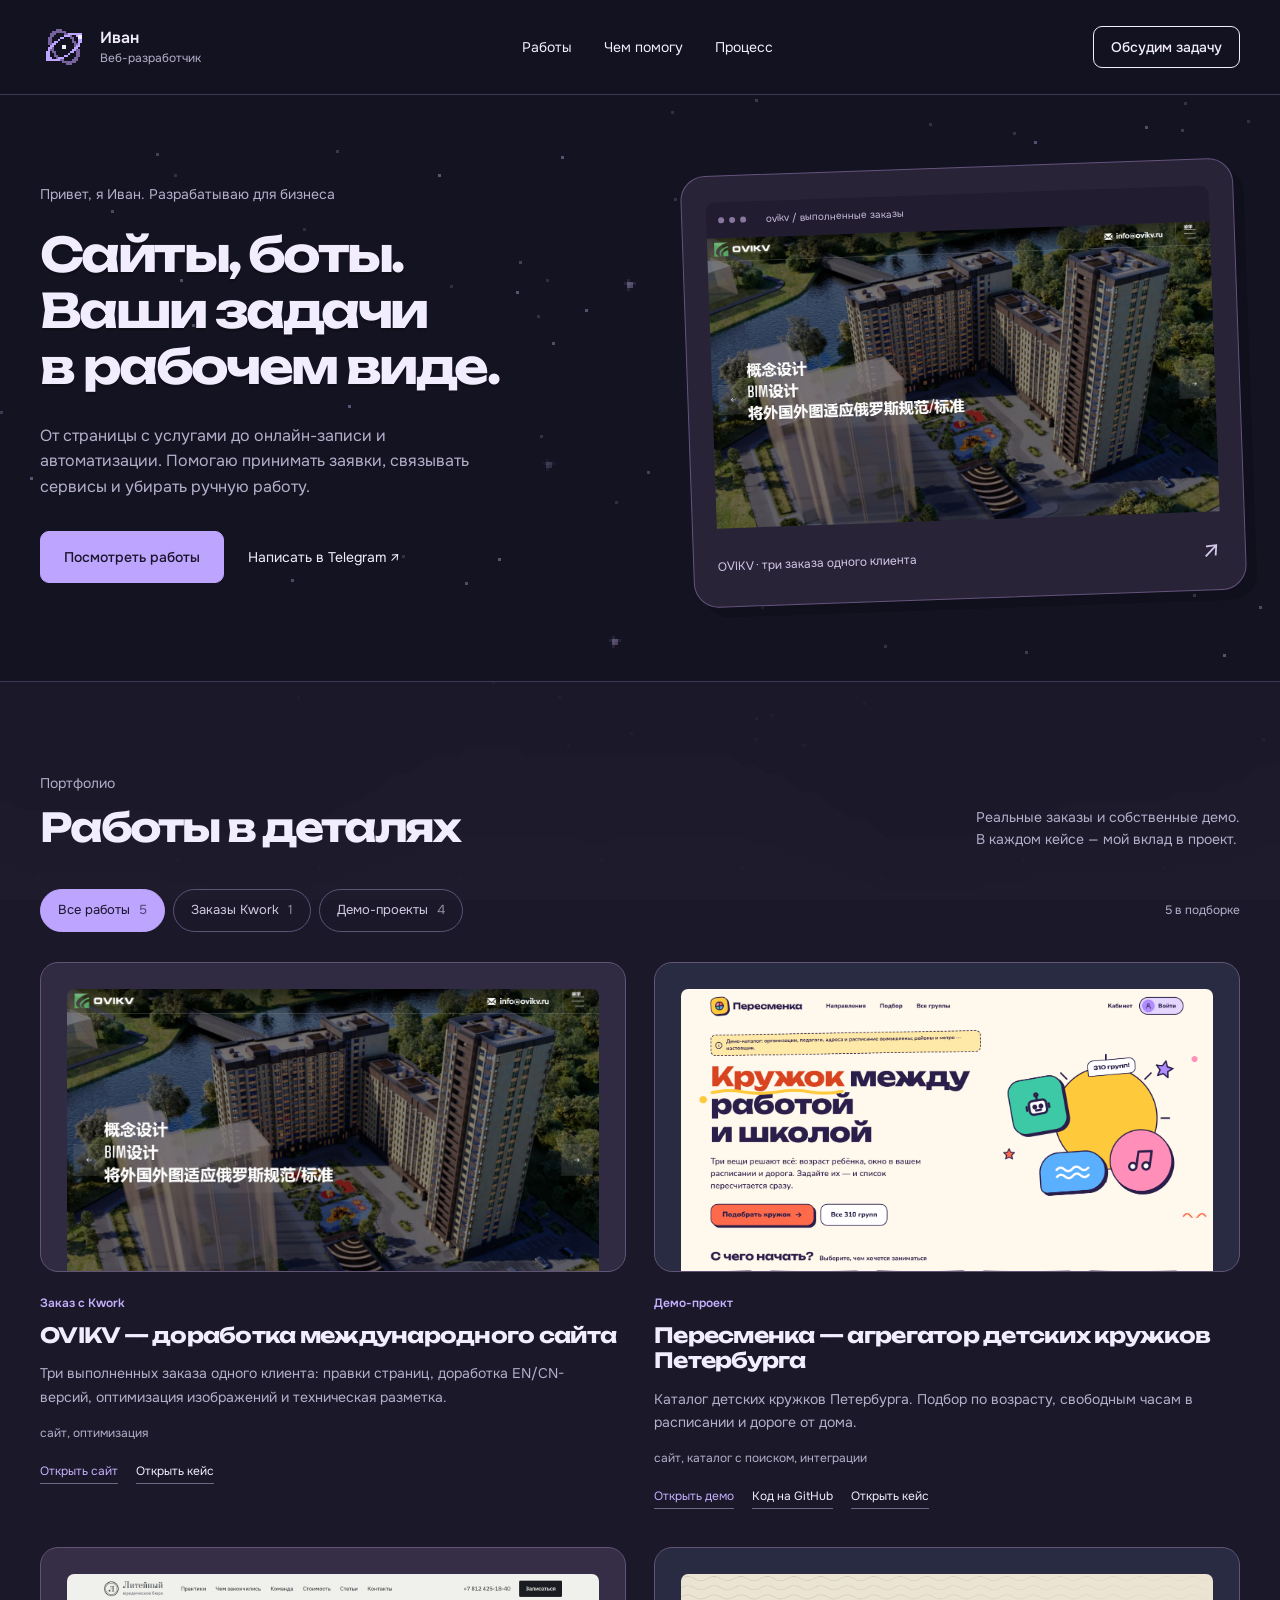
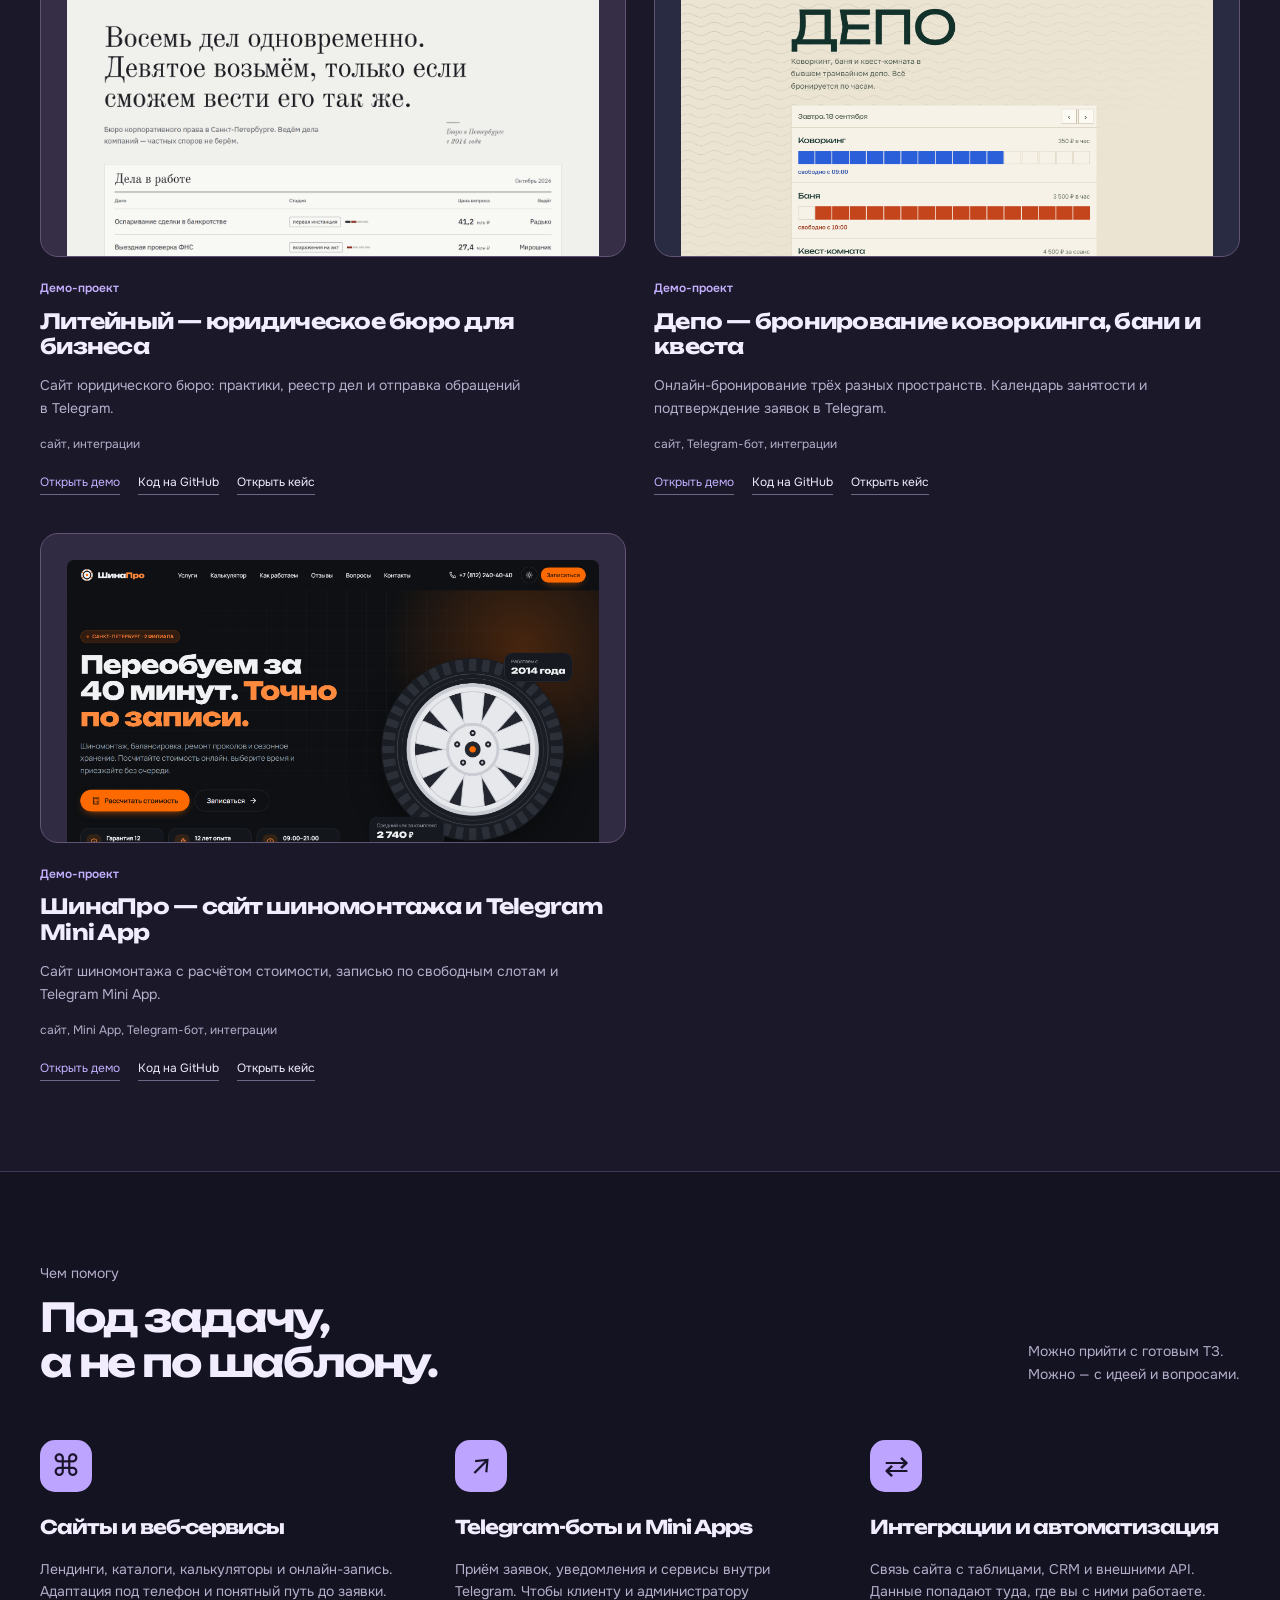
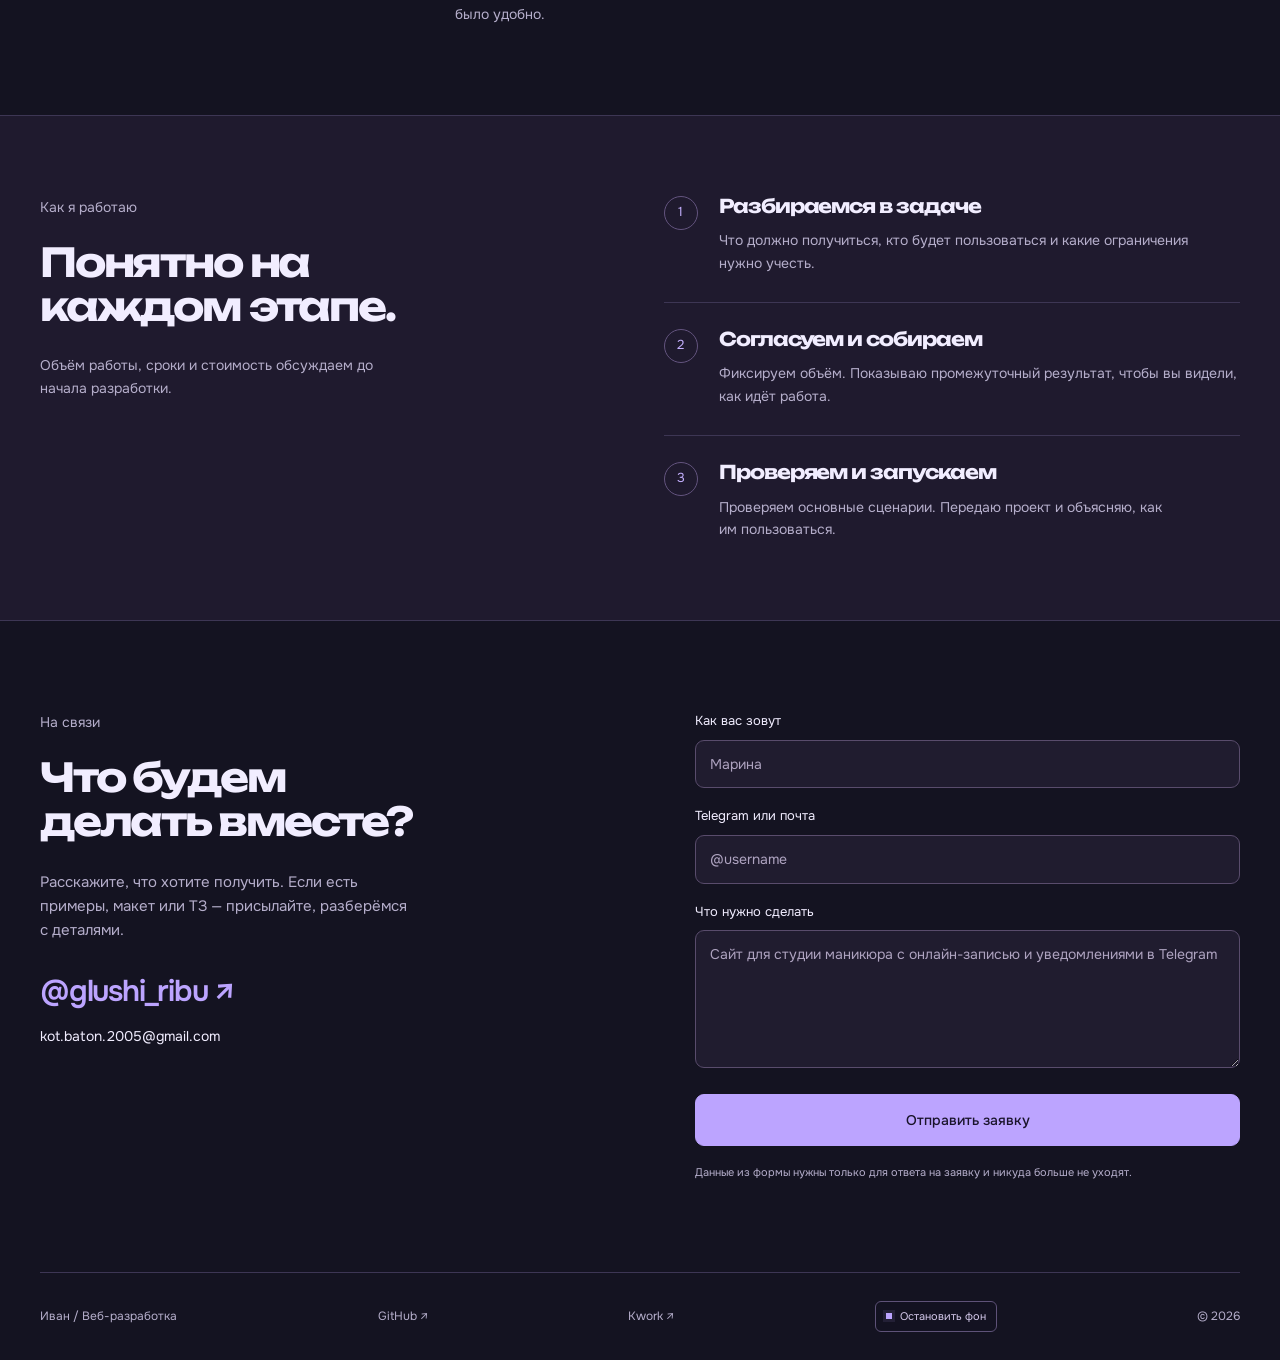
==== commit 830c91e4: "Replace monogram with pixel Einstein ring logo" ====
--- a/index.html
+++ b/index.html
@@ -42,8 +42,12 @@
     />
     <meta name="twitter:card" content="summary_large_image" />
 
-    <link rel="icon" href="assets/favicon.svg" type="image/svg+xml" />
-    <link rel="apple-touch-icon" href="assets/favicon.svg" />
+    <link
+      rel="icon"
+      href="assets/favicon.svg?v=pixel-ring"
+      type="image/svg+xml"
+    />
+    <link rel="apple-touch-icon" href="assets/favicon.svg?v=pixel-ring" />
 
     <link rel="preconnect" href="https://fonts.googleapis.com" />
     <link rel="preconnect" href="https://fonts.gstatic.com" crossorigin />
@@ -60,8 +64,13 @@
     <header class="topbar">
       <div class="shell topbar__inner">
         <a class="ident" href="#top" aria-label="Иван — на главную"
-          ><span class="ident__mark">и.</span
-          ><span>Иван<span class="ident__role">Веб-разработчик</span></span></a
+          ><img
+            class="ident__mark"
+            src="assets/logo.svg"
+            alt=""
+            width="48"
+            height="48"
+          /><span>Иван<span class="ident__role">Веб-разработчик</span></span></a
         >
         <nav class="topnav" aria-label="Разделы страницы">
           <a href="#work">Работы</a><a href="#services">Чем помогу</a
--- a/css/styles.css
+++ b/css/styles.css
@@ -106,14 +106,11 @@
   line-height: 1.4;
 }
 .ident__mark {
-  background: var(--highlight);
-  color: #1a142b;
-  font-size: 30px;
+  display: block;
   width: 48px;
   height: 48px;
-  border-radius: 14px;
-  display: grid;
-  place-items: center;
+  flex: 0 0 48px;
+  image-rendering: pixelated;
 }
 .ident__role {
   display: block;
@@ -667,11 +664,6 @@
     min-height: 76px;
     gap: 12px;
   }
-  .ident__mark {
-    width: 39px;
-    height: 39px;
-    font-size: 26px;
-  }
   .ident__role {
     font-size: 10px;
   }
@@ -800,10 +792,6 @@
 }
 
 /* Ночная палитра с лавандовыми акцентами. */
-.ident__mark {
-  font-family: "Unbounded", sans-serif;
-  font-weight: 800;
-}
 .hero h1 {
   line-height: 1.18;
 }
@@ -932,9 +920,6 @@
 }
 .form .btn--primary:hover {
   background: #d5c5ff;
-}
-.ident__mark {
-  color: #1a142b;
 }
 .service-icon {
   color: #1a142b;
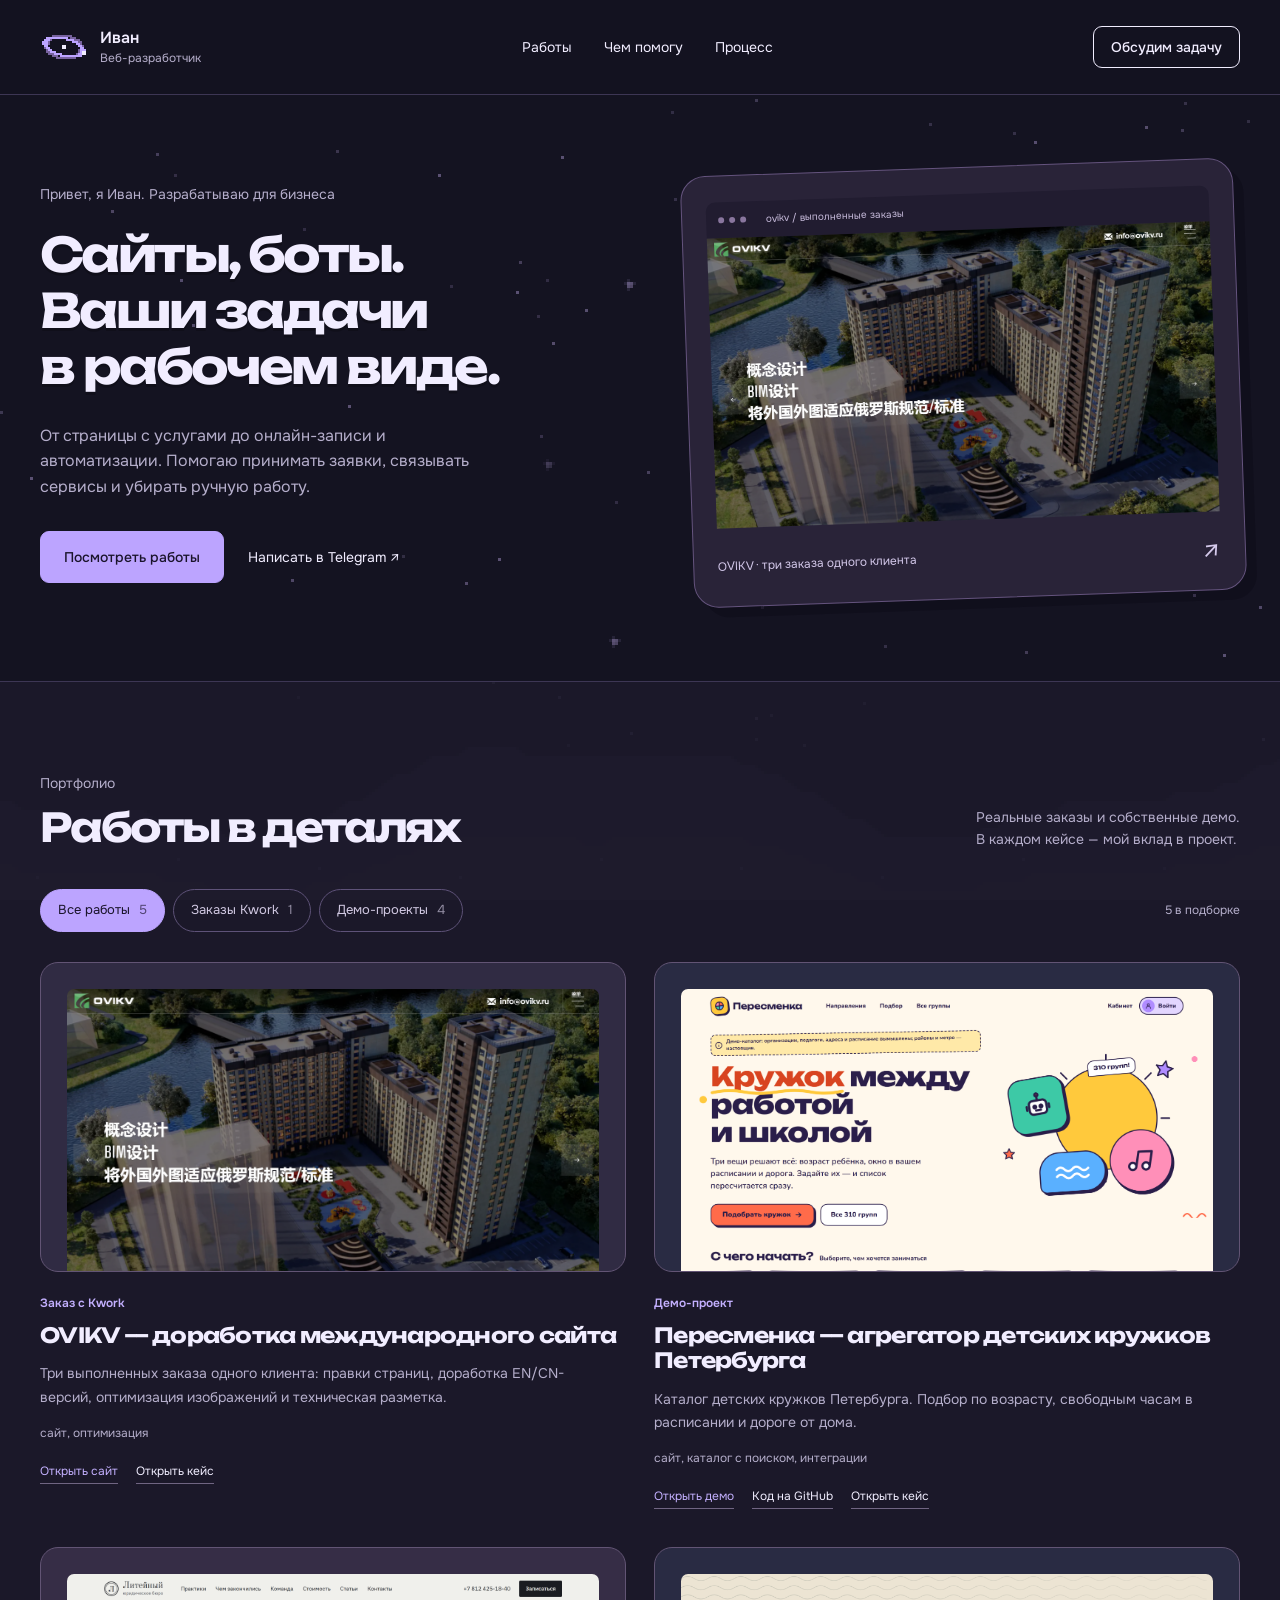
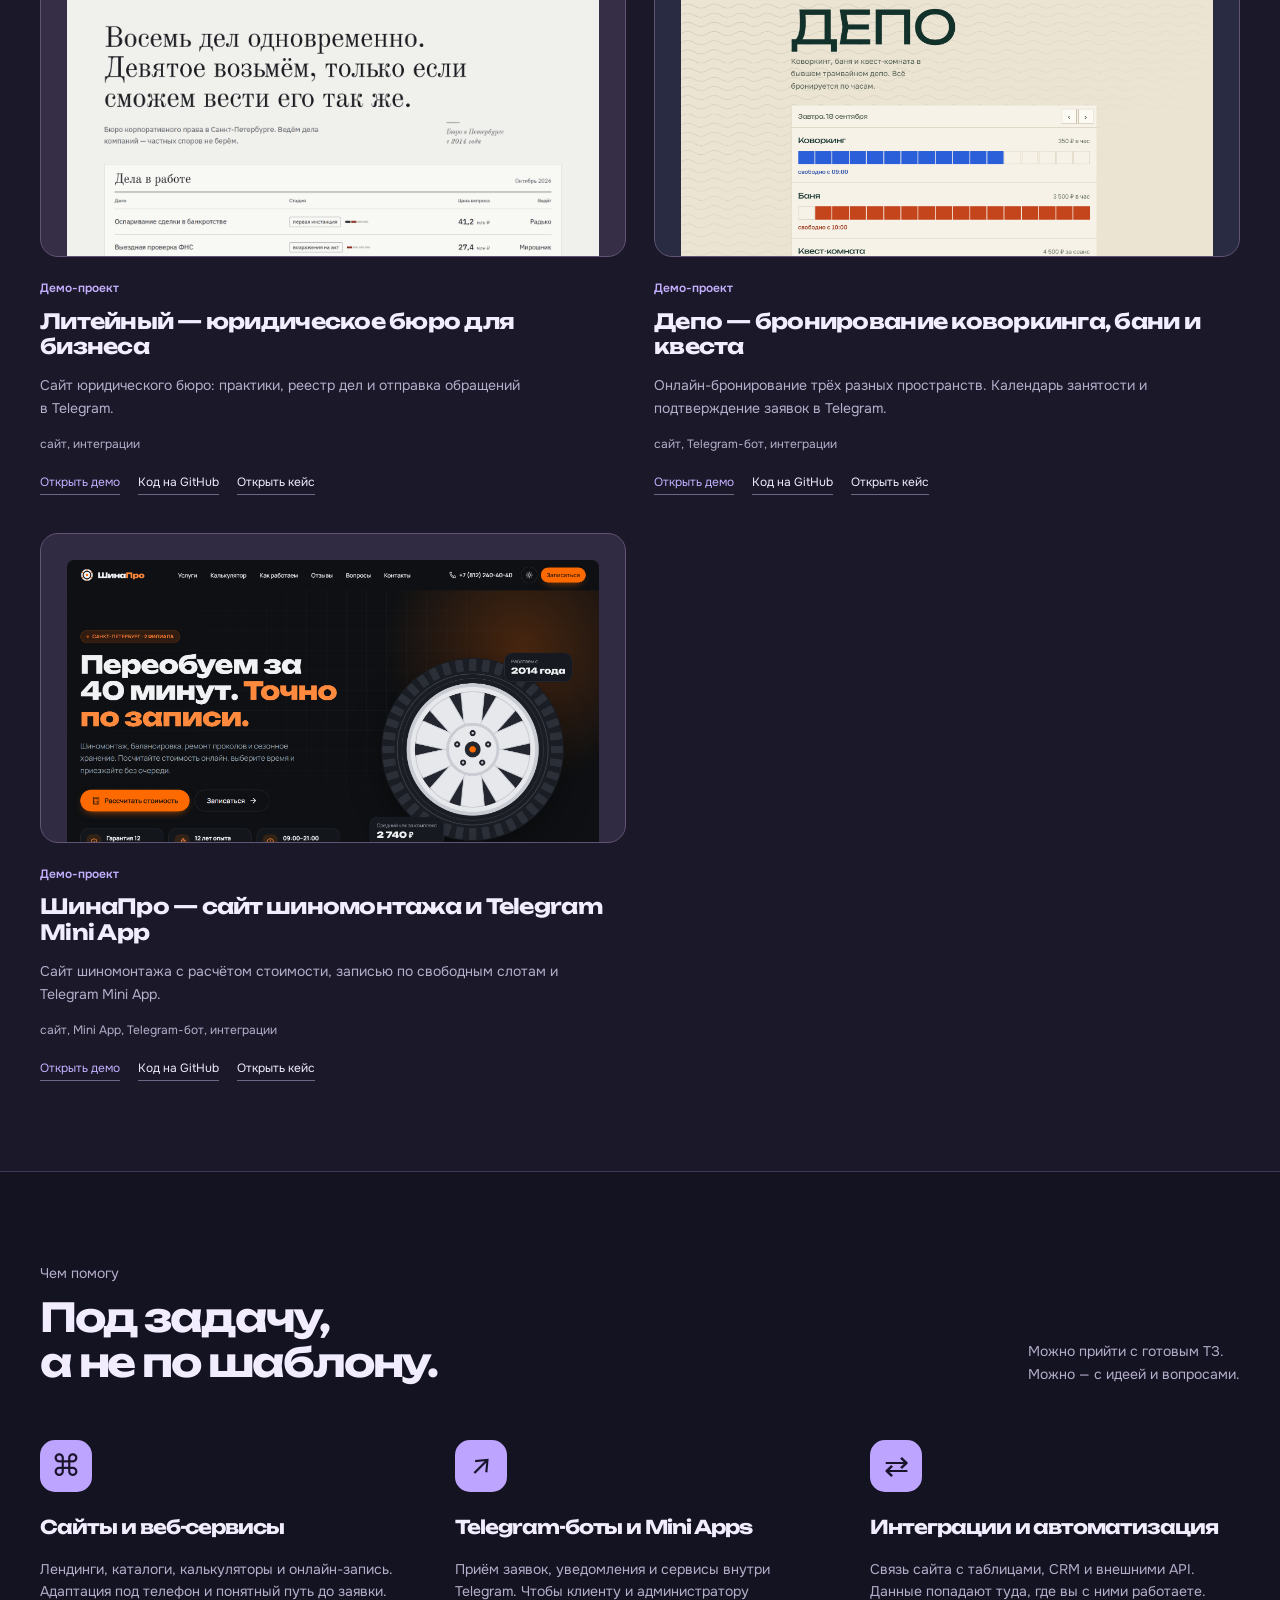
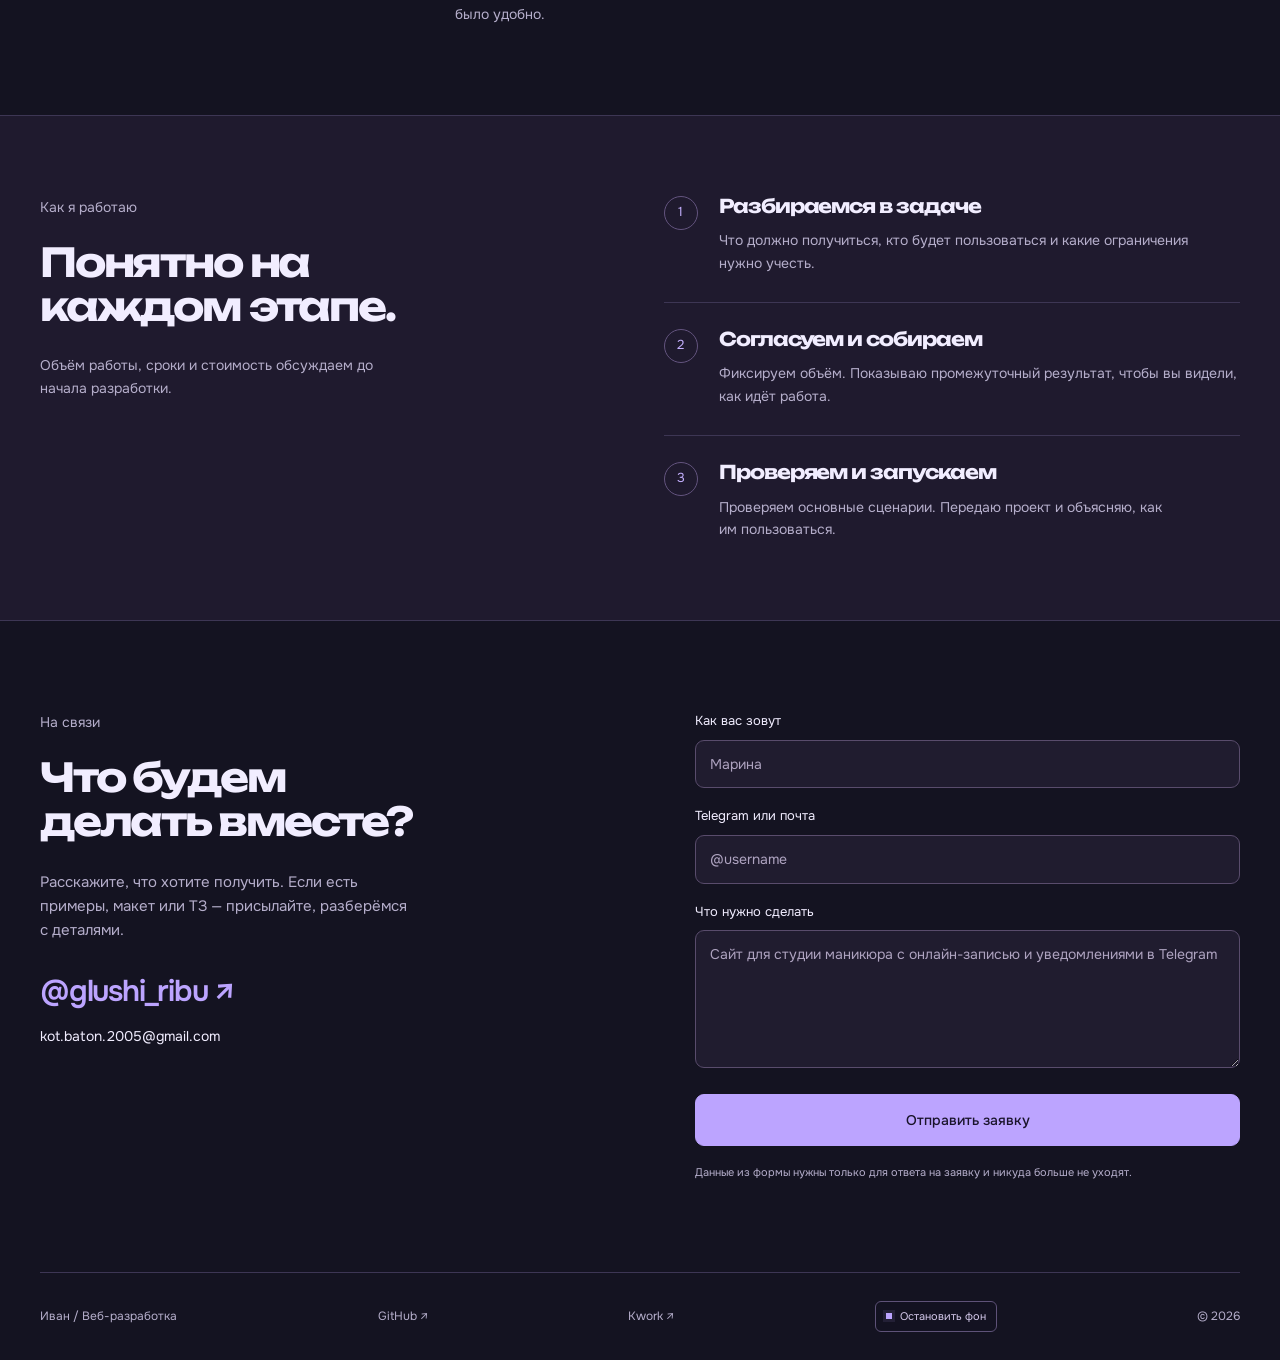
==== commit a0203c90: "Animate pixel logo rings in opposite directions" ====
--- a/index.html
+++ b/index.html
@@ -64,13 +64,20 @@
     <header class="topbar">
       <div class="shell topbar__inner">
         <a class="ident" href="#top" aria-label="Иван — на главную"
-          ><img
-            class="ident__mark"
-            src="assets/logo.svg"
-            alt=""
-            width="48"
-            height="48"
-          /><span>Иван<span class="ident__role">Веб-разработчик</span></span></a
+          ><span class="ident__mark" aria-hidden="true"
+            ><img
+              class="ident__image"
+              src="assets/logo.svg"
+              alt=""
+              width="48"
+              height="48" /><canvas
+              class="ident__animation"
+              id="logo-animation"
+              width="24"
+              height="24"
+              hidden
+            ></canvas></span
+          ><span>Иван<span class="ident__role">Веб-разработчик</span></span></a
         >
         <nav class="topnav" aria-label="Разделы страницы">
           <a href="#work">Работы</a><a href="#services">Чем помогу</a
@@ -404,5 +411,6 @@
     <script src="js/form.js" defer></script>
     <script src="js/main.js" defer></script>
     <script src="js/ambient.js" defer></script>
+    <script src="js/logo.js" defer></script>
   </body>
 </html>
--- a/css/styles.css
+++ b/css/styles.css
@@ -987,3 +987,18 @@
     padding-block: 38px 55px;
   }
 }
+
+/* Кадры логотипа рисуются прямо на сетке 24 × 24: вращение без сглаживания. */
+.ident__mark {
+  position: relative;
+}
+.ident__image,
+.ident__animation {
+  display: block;
+  width: 48px;
+  height: 48px;
+  image-rendering: pixelated;
+}
+.ident__mark.is-animated .ident__image {
+  display: none;
+}
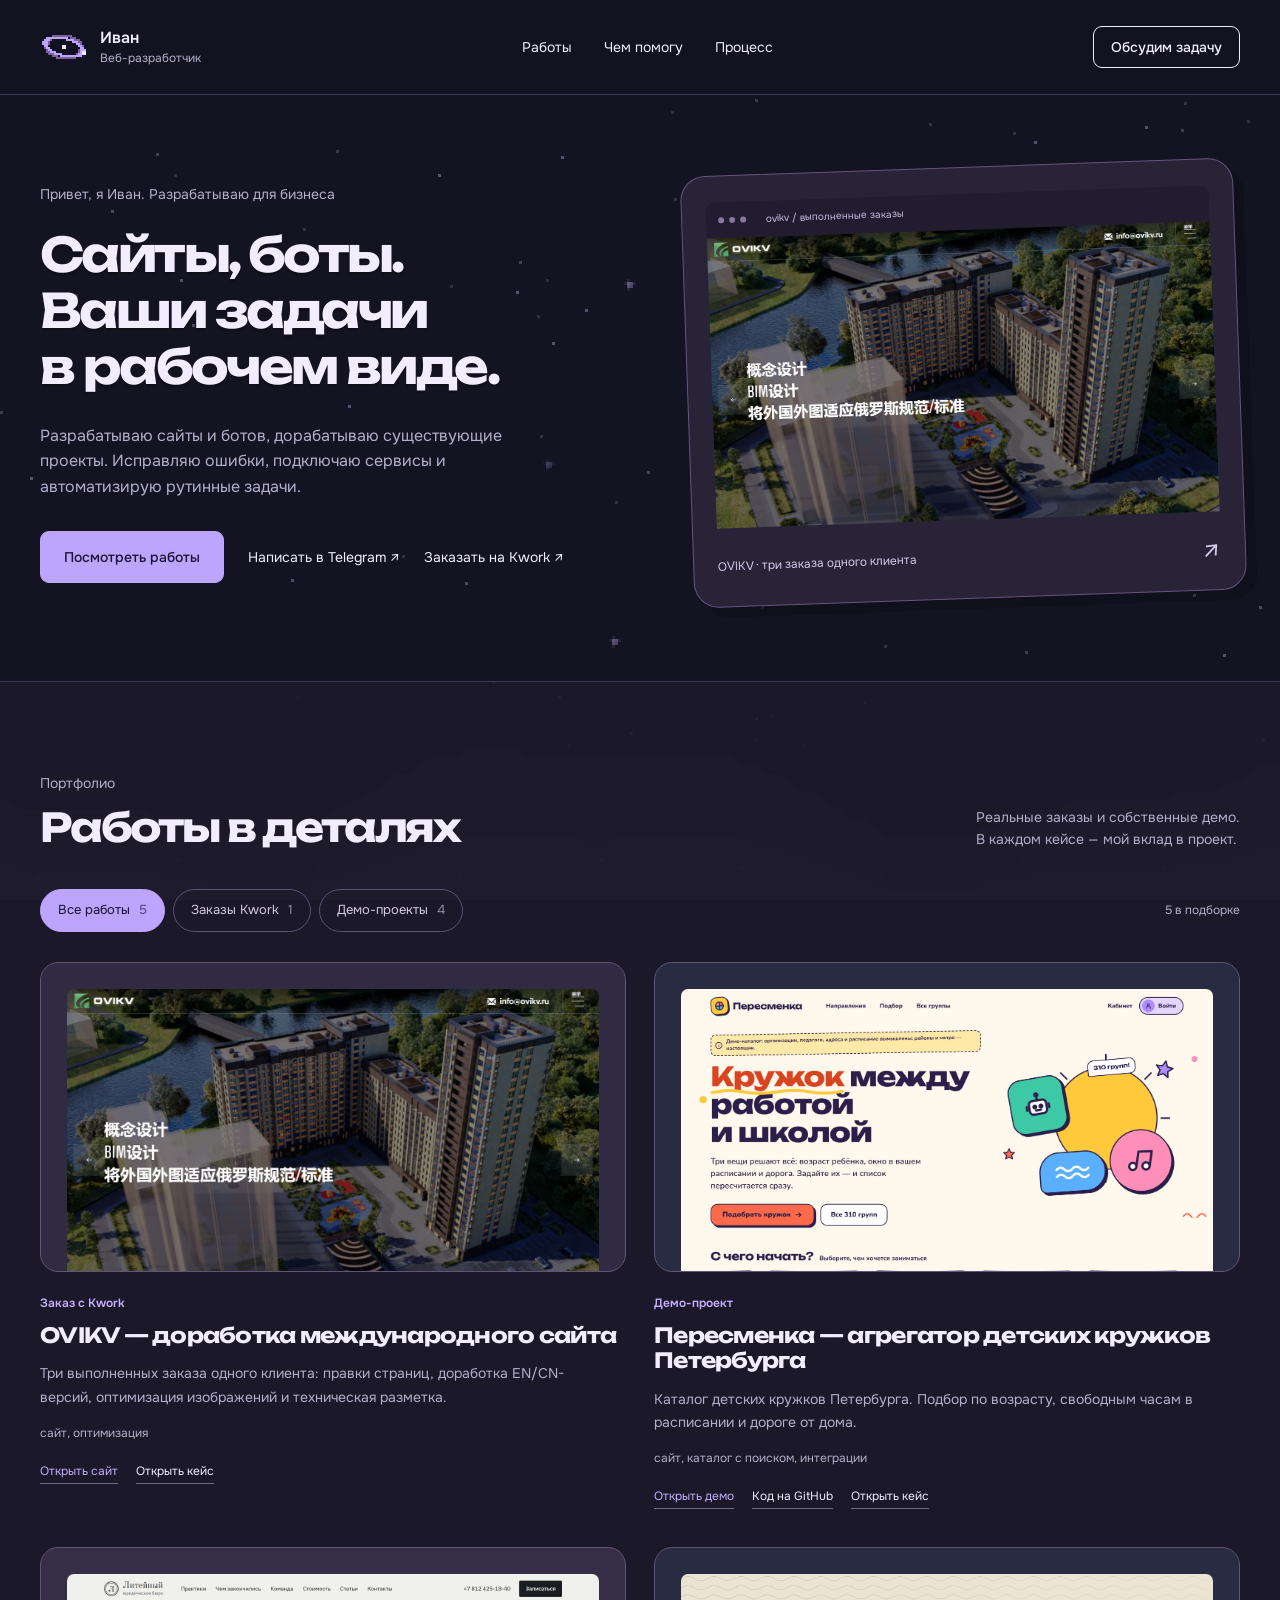
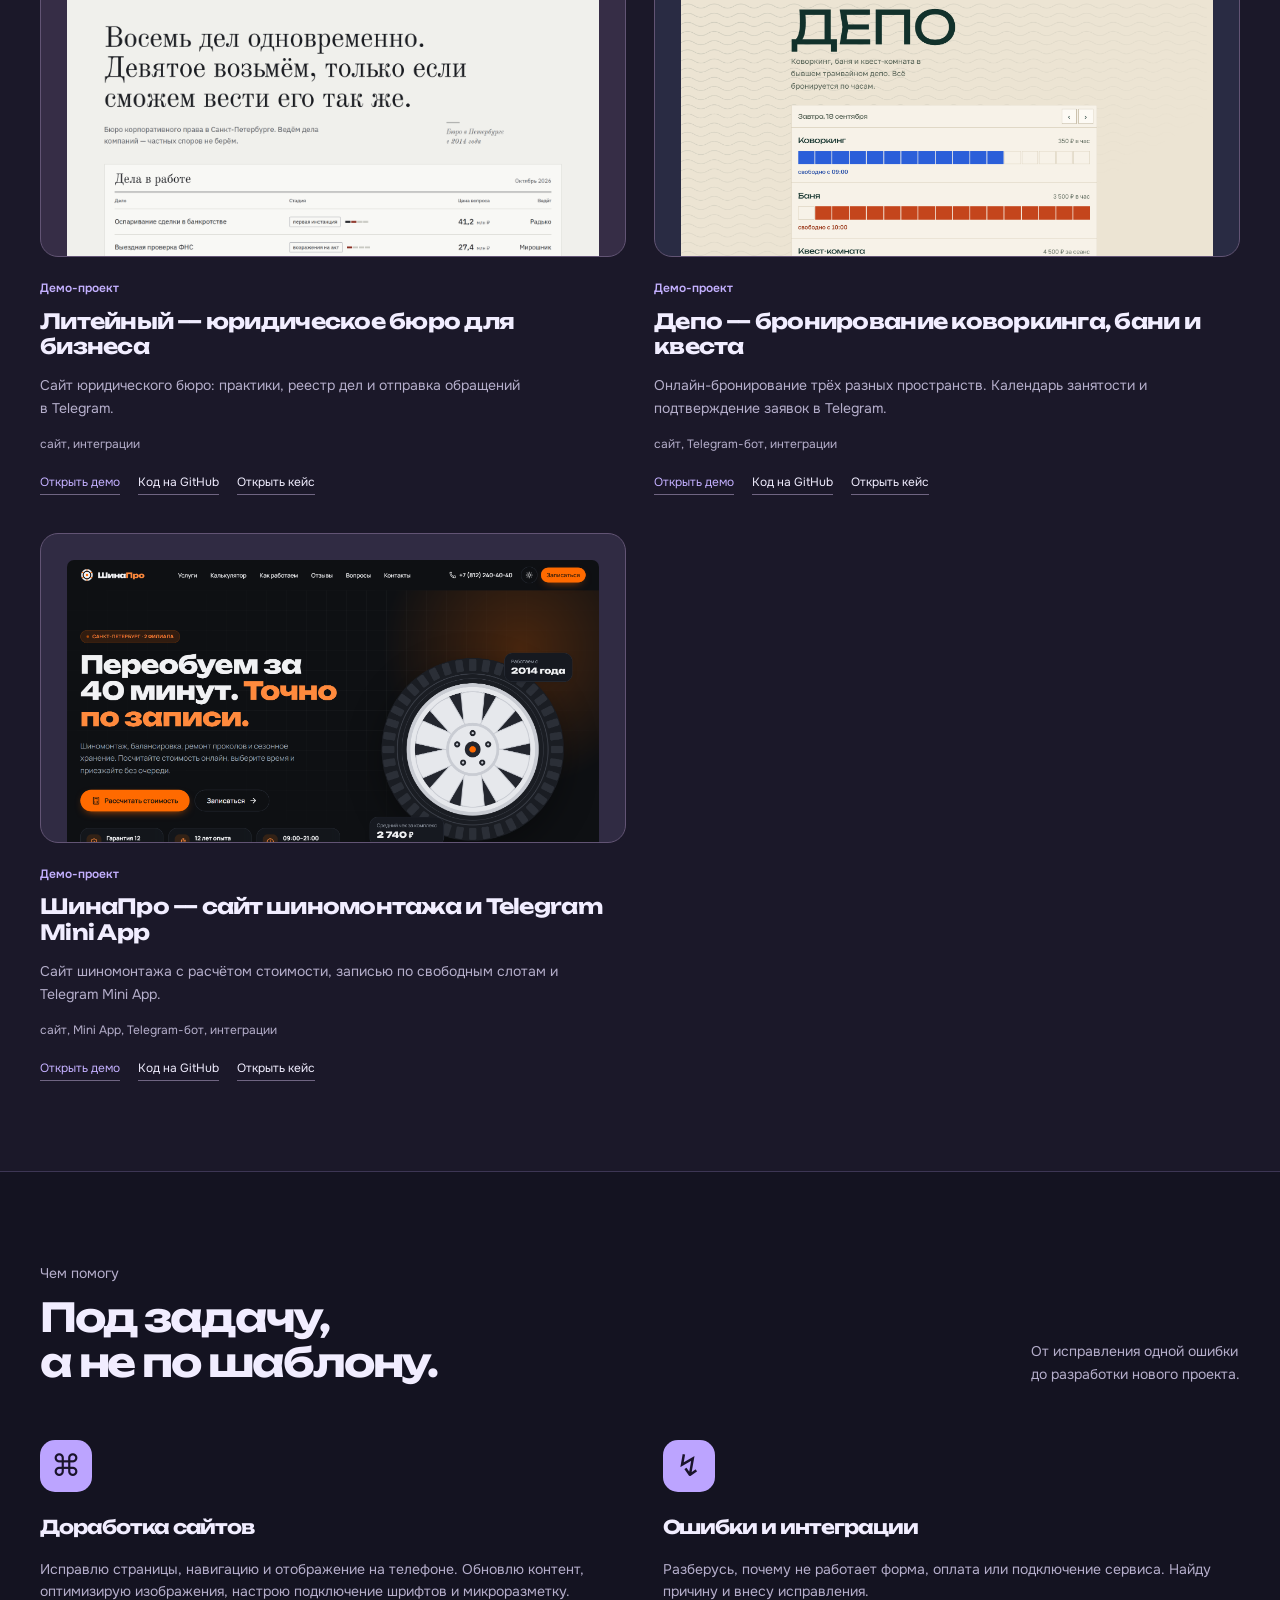
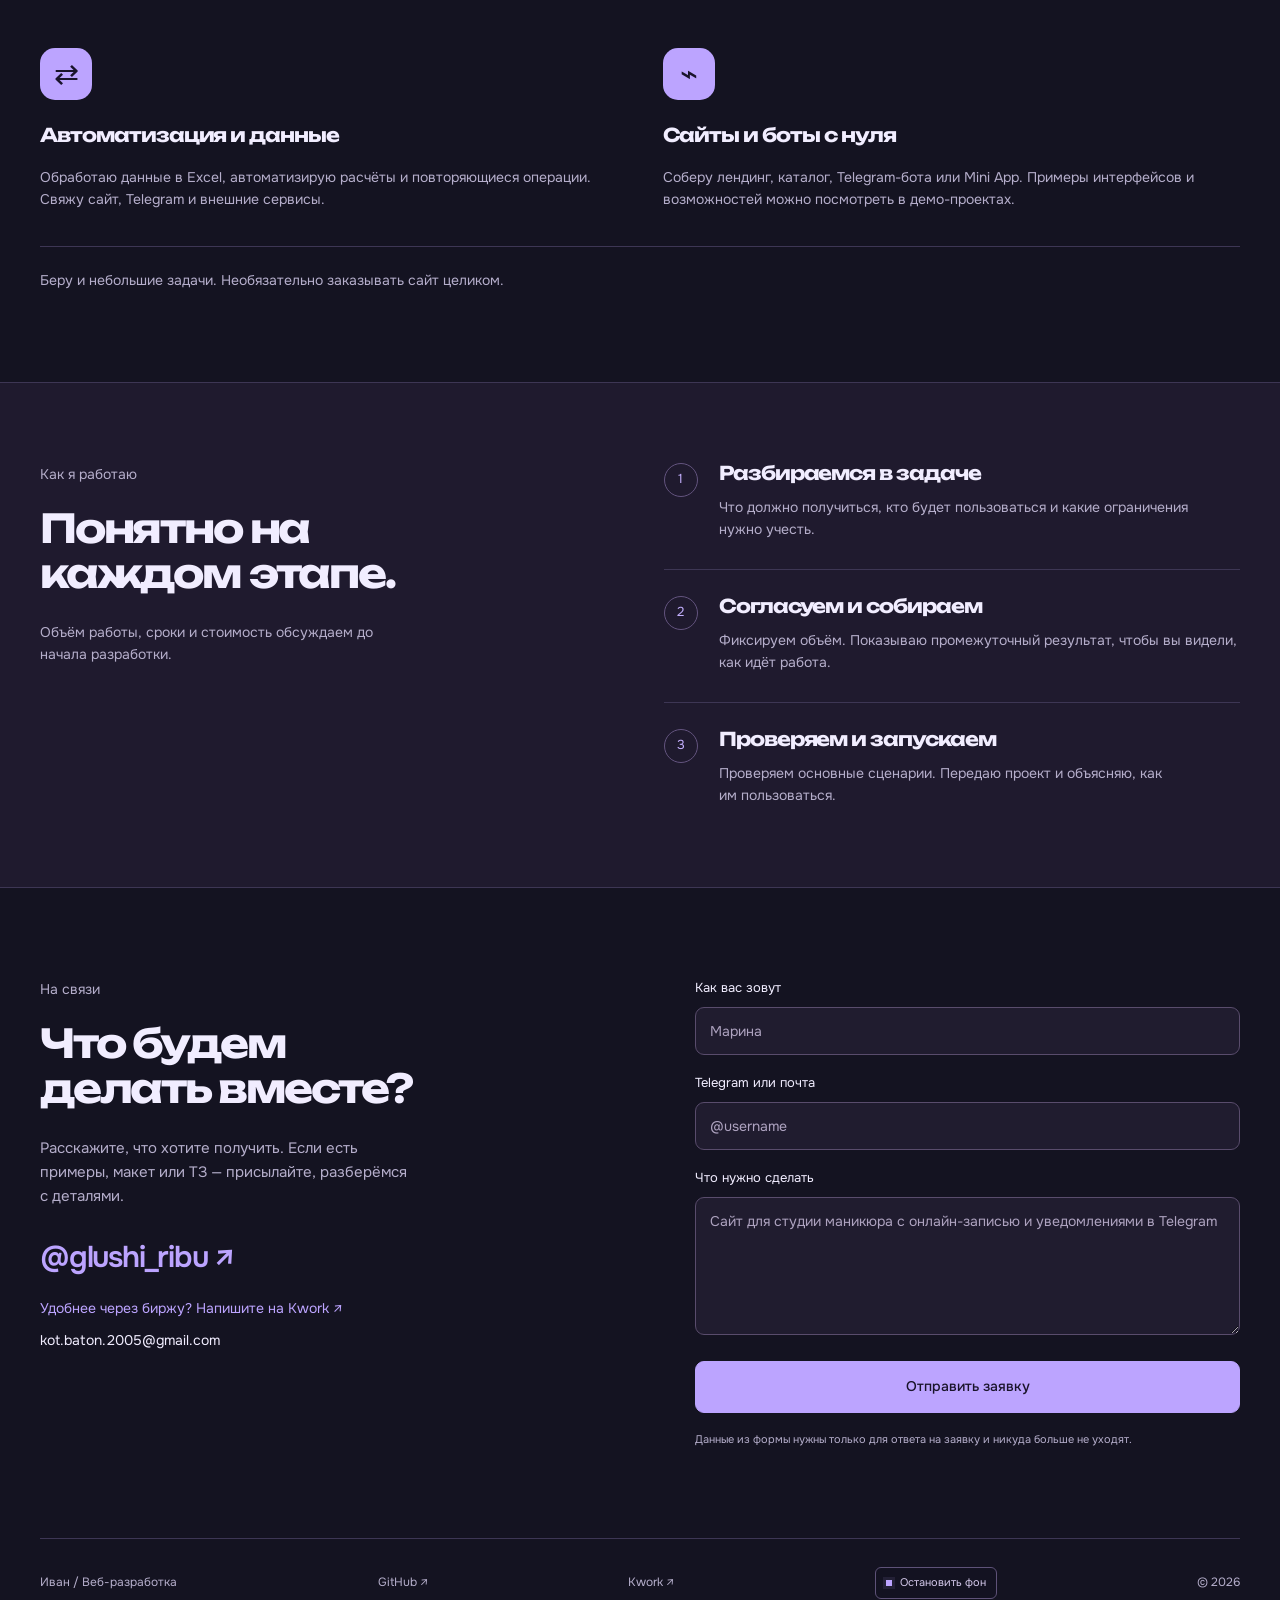
==== commit c43fdaaf: "Refine services and make portfolio cases easier to read" ====
--- a/index.html
+++ b/index.html
@@ -9,7 +9,7 @@
     </title>
     <meta
       name="description"
-      content="Фриланс-разработчик: сайты с онлайн-записью, Telegram-боты и Mini Apps, интеграции с Google Sheets и CRM. Рабочие демо, код на GitHub, связь в Telegram."
+      content="Разработка и доработка сайтов, исправление ошибок, интеграции, Telegram-боты и автоматизация. Реальные заказы на Kwork и работающие демо."
     />
     <meta name="author" content="Иван" />
     <meta name="theme-color" content="#141321" />
@@ -109,8 +109,8 @@
             Сайты, боты.<br />Ваши задачи<br />в рабочем виде.
           </h1>
           <p class="hero__lead">
-            От страницы с услугами до онлайн-записи и автоматизации. Помогаю
-            принимать заявки, связывать сервисы и убирать ручную работу.
+            Разрабатываю сайты и ботов, дорабатываю существующие проекты.
+            Исправляю ошибки, подключаю сервисы и автоматизирую рутинные задачи.
           </p>
           <div class="hero__actions">
             <a class="btn btn--primary" href="#work">Посмотреть работы</a
@@ -121,9 +121,19 @@
               rel="noopener"
               >Написать в Telegram ↗</a
             >
-          </div>
-        </div>
-        <a class="hero__visual" href="#work" aria-label="Посмотреть кейс OVIKV"
+            <a
+              class="text-link"
+              href="https://kwork.ru/user/csre"
+              target="_blank"
+              rel="noopener"
+              >Заказать на Kwork ↗</a
+            >
+          </div>
+        </div>
+        <a
+          class="hero__visual"
+          href="#case-ovikv"
+          aria-label="Посмотреть кейс OVIKV"
           ><div class="browser-bar">
             <span></span><span></span><span></span>
             <p>ovikv / выполненные заказы</p>
@@ -202,35 +212,47 @@
             <h2 id="services-title">Под задачу,<br />а не по шаблону.</h2>
           </div>
           <p class="section-note">
-            Можно прийти с готовым ТЗ.<br />Можно — с идеей и вопросами.
+            От исправления одной ошибки<br />до разработки нового проекта.
           </p>
         </div>
         <div class="services">
           <article>
             <span class="service-icon" aria-hidden="true">⌘</span>
-            <h3>Сайты и веб-сервисы</h3>
+            <h3>Доработка сайтов</h3>
             <p>
-              Лендинги, каталоги, калькуляторы и онлайн-запись. Адаптация под
-              телефон и понятный путь до заявки.
+              Исправлю страницы, навигацию и отображение на телефоне. Обновлю
+              контент, оптимизирую изображения, настрою подключение шрифтов и
+              микроразметку.
             </p>
           </article>
           <article>
-            <span class="service-icon" aria-hidden="true">↗</span>
-            <h3>Telegram-боты и Mini Apps</h3>
+            <span class="service-icon" aria-hidden="true">↯</span>
+            <h3>Ошибки и интеграции</h3>
             <p>
-              Приём заявок, уведомления и сервисы внутри Telegram. Чтобы клиенту
-              и администратору было удобно.
+              Разберусь, почему не работает форма, оплата или подключение
+              сервиса. Найду причину и внесу исправления.
             </p>
           </article>
           <article>
             <span class="service-icon" aria-hidden="true">⇄</span>
-            <h3>Интеграции и автоматизация</h3>
+            <h3>Автоматизация и данные</h3>
             <p>
-              Связь сайта с таблицами, CRM и внешними API. Данные попадают туда,
-              где вы с ними работаете.
+              Обработаю данные в Excel, автоматизирую расчёты и повторяющиеся
+              операции. Свяжу сайт, Telegram и внешние сервисы.
             </p>
           </article>
-        </div>
+          <article>
+            <span class="service-icon" aria-hidden="true">⌁</span>
+            <h3>Сайты и боты с нуля</h3>
+            <p>
+              Соберу лендинг, каталог, Telegram-бота или Mini App. Примеры
+              интерфейсов и возможностей можно посмотреть в демо-проектах.
+            </p>
+          </article>
+        </div>
+        <p class="services-note">
+          Беру и небольшие задачи. Необязательно заказывать сайт целиком.
+        </p>
       </section>
       <section
         class="process-band"
@@ -289,6 +311,12 @@
               target="_blank"
               rel="noopener"
               >@glushi_ribu ↗</a
+            ><a
+              class="contact-kwork"
+              href="https://kwork.ru/user/csre"
+              target="_blank"
+              rel="noopener"
+              >Удобнее через биржу? Напишите на Kwork ↗</a
             ><a class="mail" href="mailto:kot.baton.2005@gmail.com"
               >kot.baton.2005@gmail.com</a
             >
--- a/css/styles.css
+++ b/css/styles.css
@@ -382,7 +382,7 @@
 }
 .services {
   display: grid;
-  grid-template-columns: repeat(3, 1fr);
+  grid-template-columns: repeat(2, minmax(0, 1fr));
   gap: 45px;
   margin-top: 55px;
 }
@@ -1002,3 +1002,40 @@
 .ident__mark.is-animated .ident__image {
   display: none;
 }
+
+.services-note {
+  margin-top: 36px;
+  padding-top: 22px;
+  border-top: 1px solid var(--line);
+  color: var(--muted);
+  font-size: 14px;
+}
+.contact-kwork {
+  display: block;
+  margin-top: 16px;
+  color: var(--highlight);
+  font-size: 14px;
+}
+.story-details {
+  margin-top: 30px;
+  border-block: 1px solid var(--line);
+  padding-block: 18px;
+}
+.story-details summary {
+  cursor: pointer;
+  color: var(--accent);
+  font-weight: 500;
+}
+.story-details__text {
+  margin-top: 20px;
+  white-space: pre-line;
+  color: var(--muted);
+  font-size: 14px;
+  overflow-wrap: anywhere;
+}
+.story-details .story {
+  margin-bottom: 0;
+}
+.sheet__acts {
+  margin-top: 28px;
+}
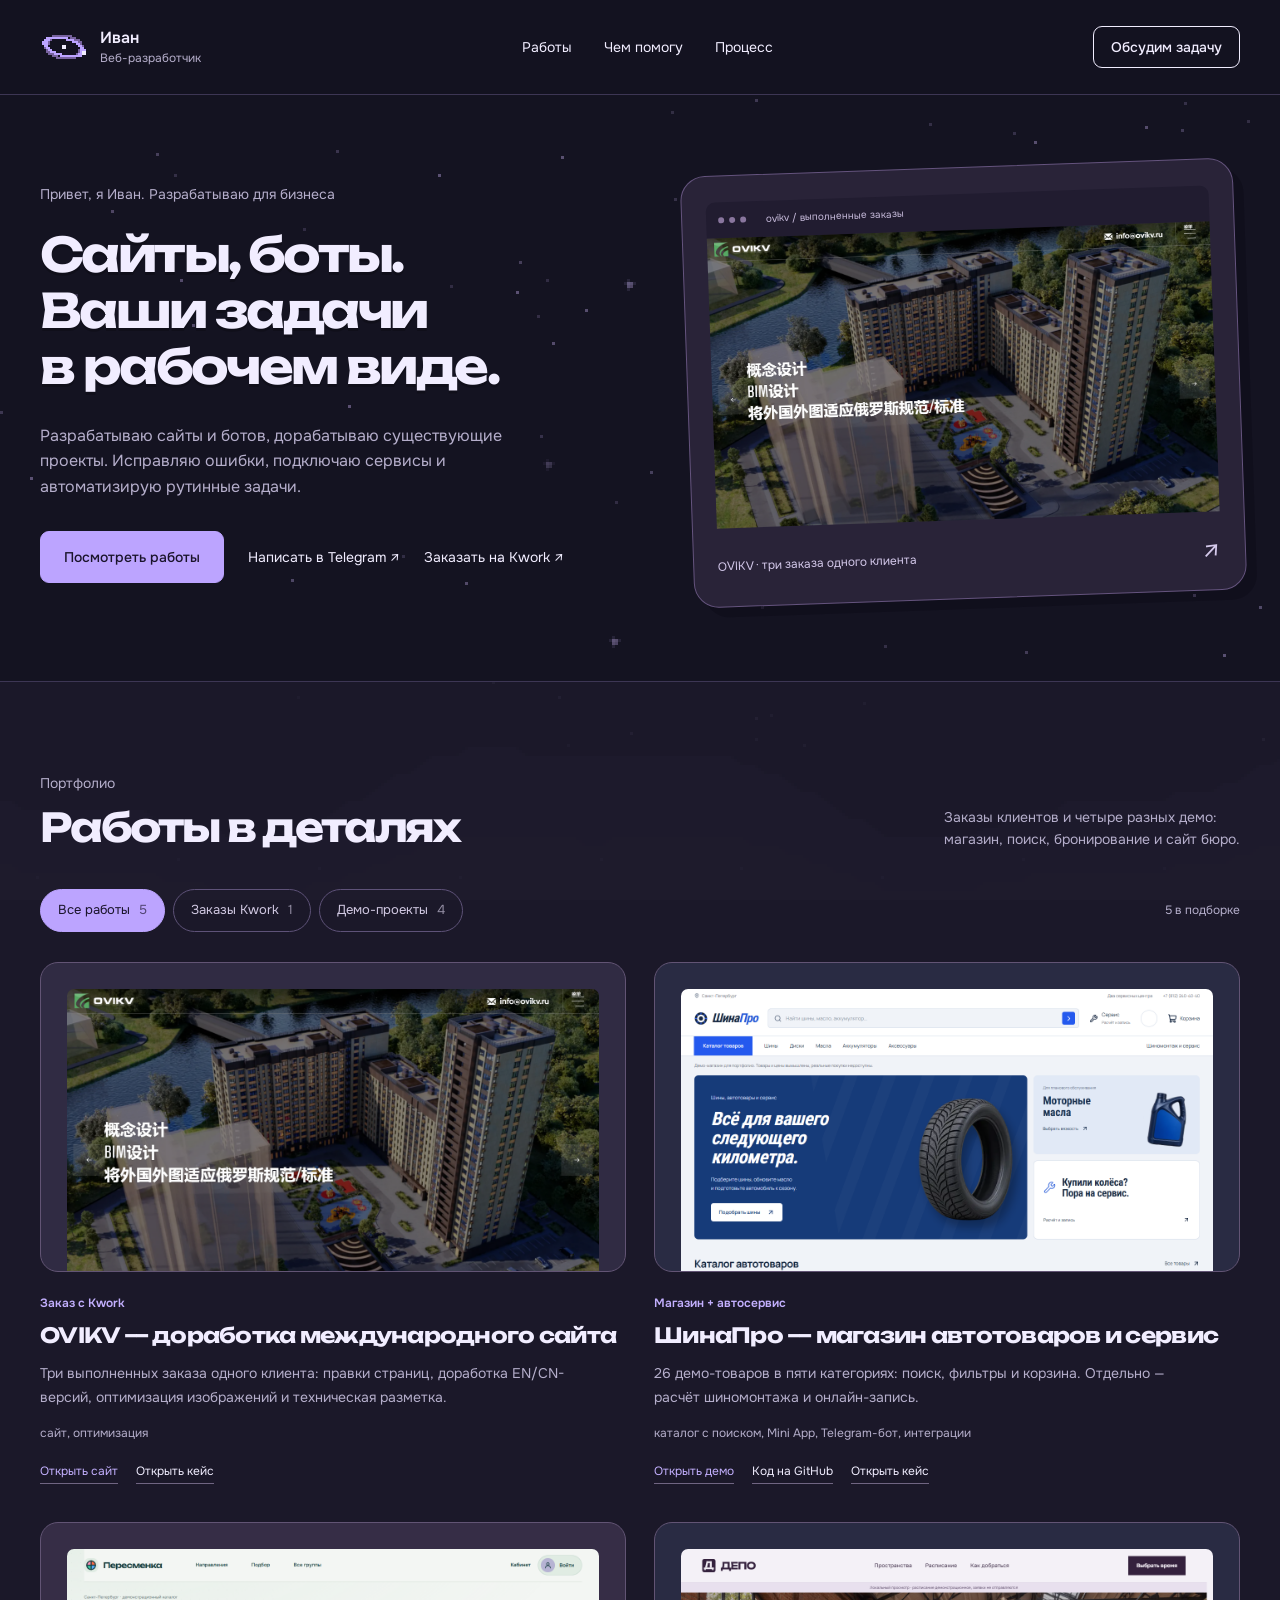
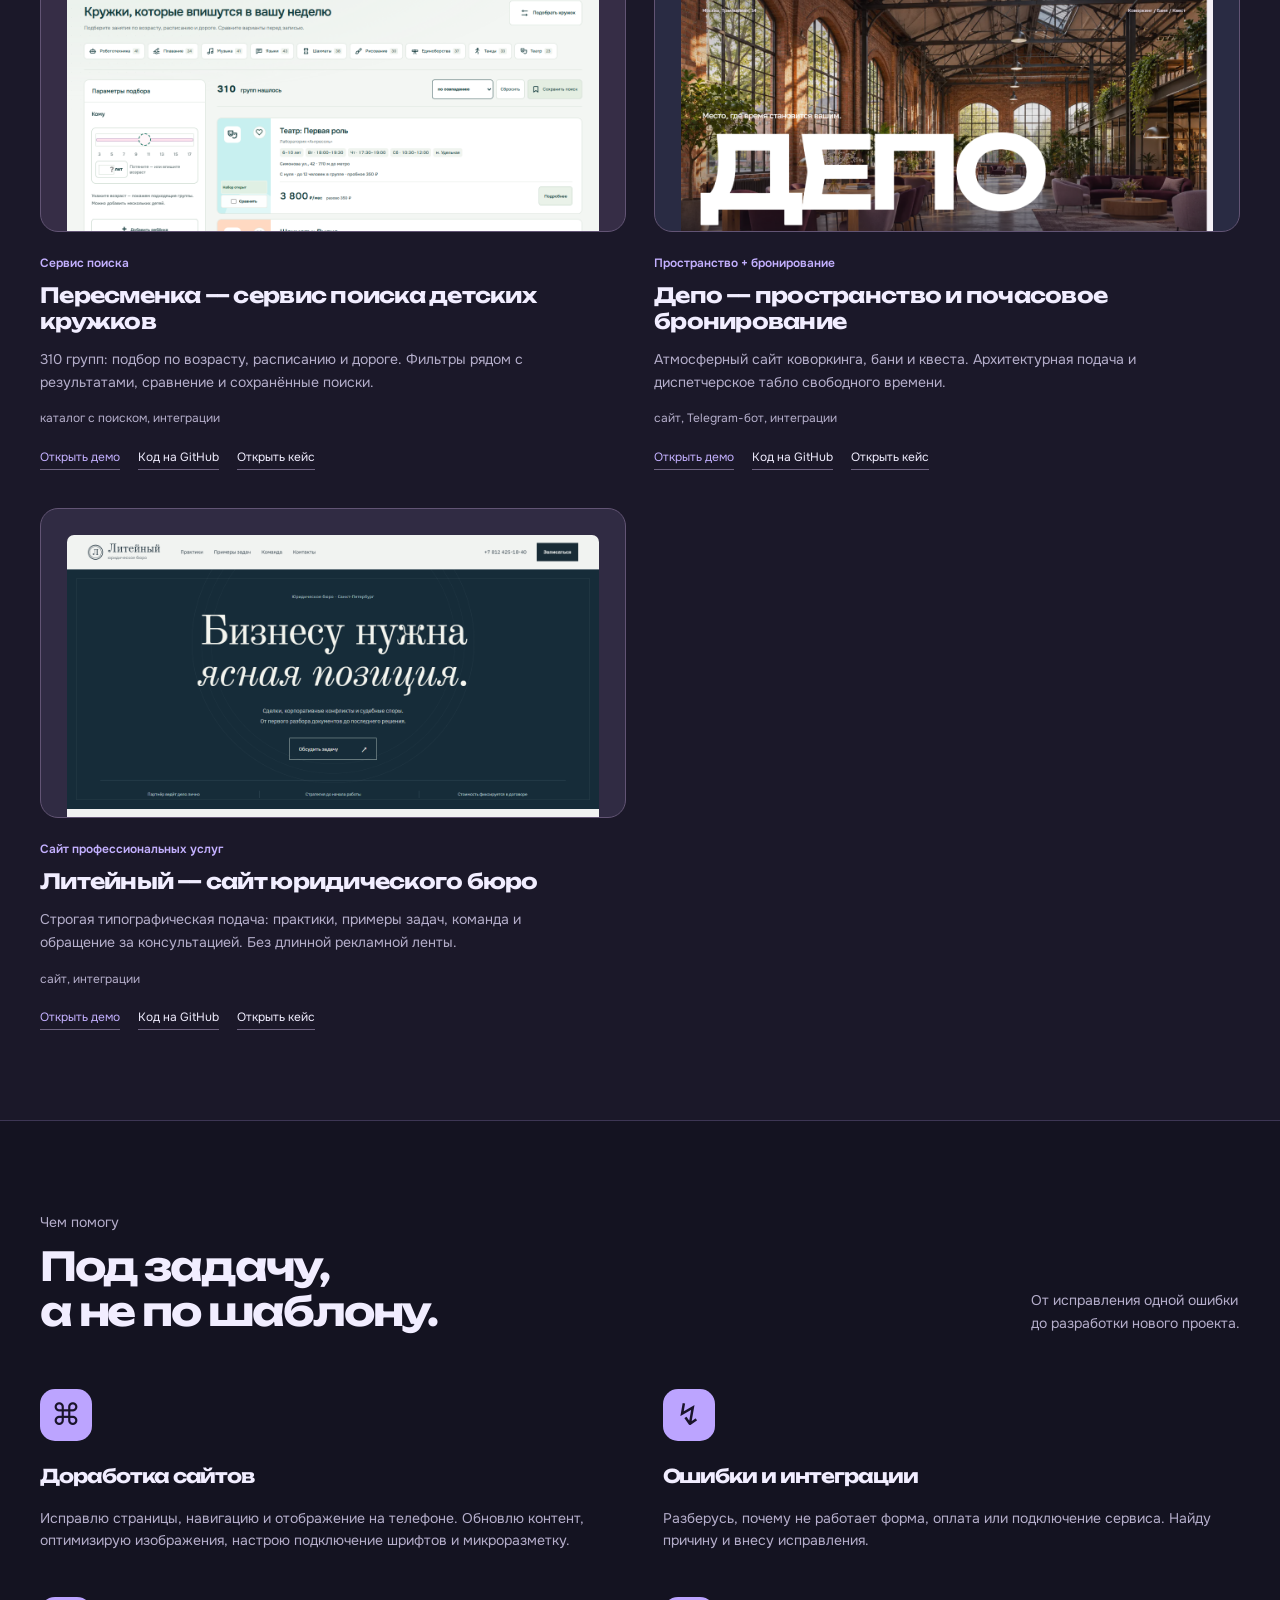
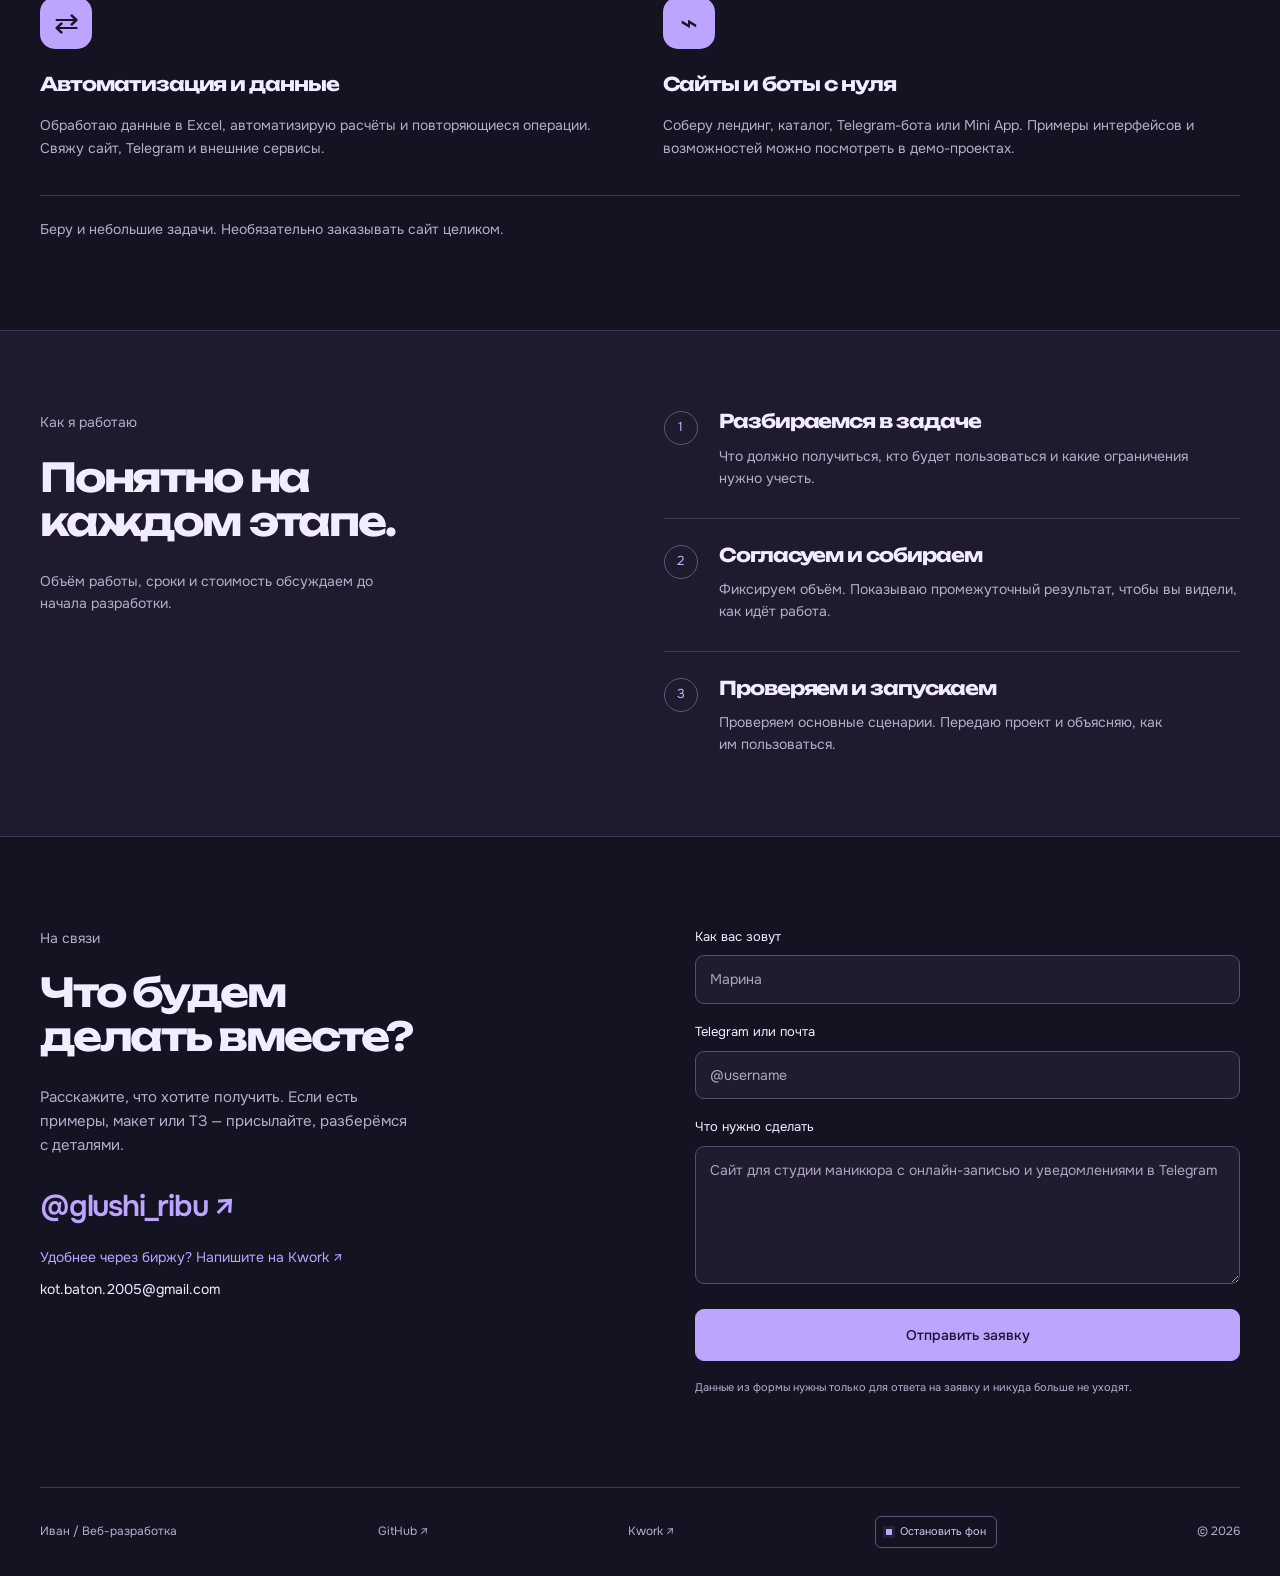
==== commit 3163e887: "Update portfolio with four published demo redesigns" ====
--- a/index.html
+++ b/index.html
@@ -159,8 +159,7 @@
               <h2 id="work-title">Работы в деталях</h2>
             </div>
             <p class="section-note">
-              Реальные заказы и собственные демо.<br />В каждом кейсе — мой
-              вклад в проект.
+              Заказы клиентов и четыре разных демо:<br />магазин, поиск, бронирование и сайт бюро.
             </p>
           </div>
           <div class="work-toolbar">
--- a/css/styles.css
+++ b/css/styles.css
@@ -1039,3 +1039,9 @@
 .sheet__acts {
   margin-top: 28px;
 }
+
+/* Статус обновлённых демо и сценарии в кейсе. */
+.work-version {margin-top:14px;color:var(--muted);font-size:11px;line-height:1.7;max-width:64ch}
+.story-features {display:grid;gap:9px;list-style:none;padding:0;margin:0;color:var(--muted);font-size:14px;line-height:1.7}
+.story-features li {padding-left:17px;position:relative}
+.story-features li::before {content:"";position:absolute;width:5px;height:5px;left:0;top:.65em;background:var(--accent)}
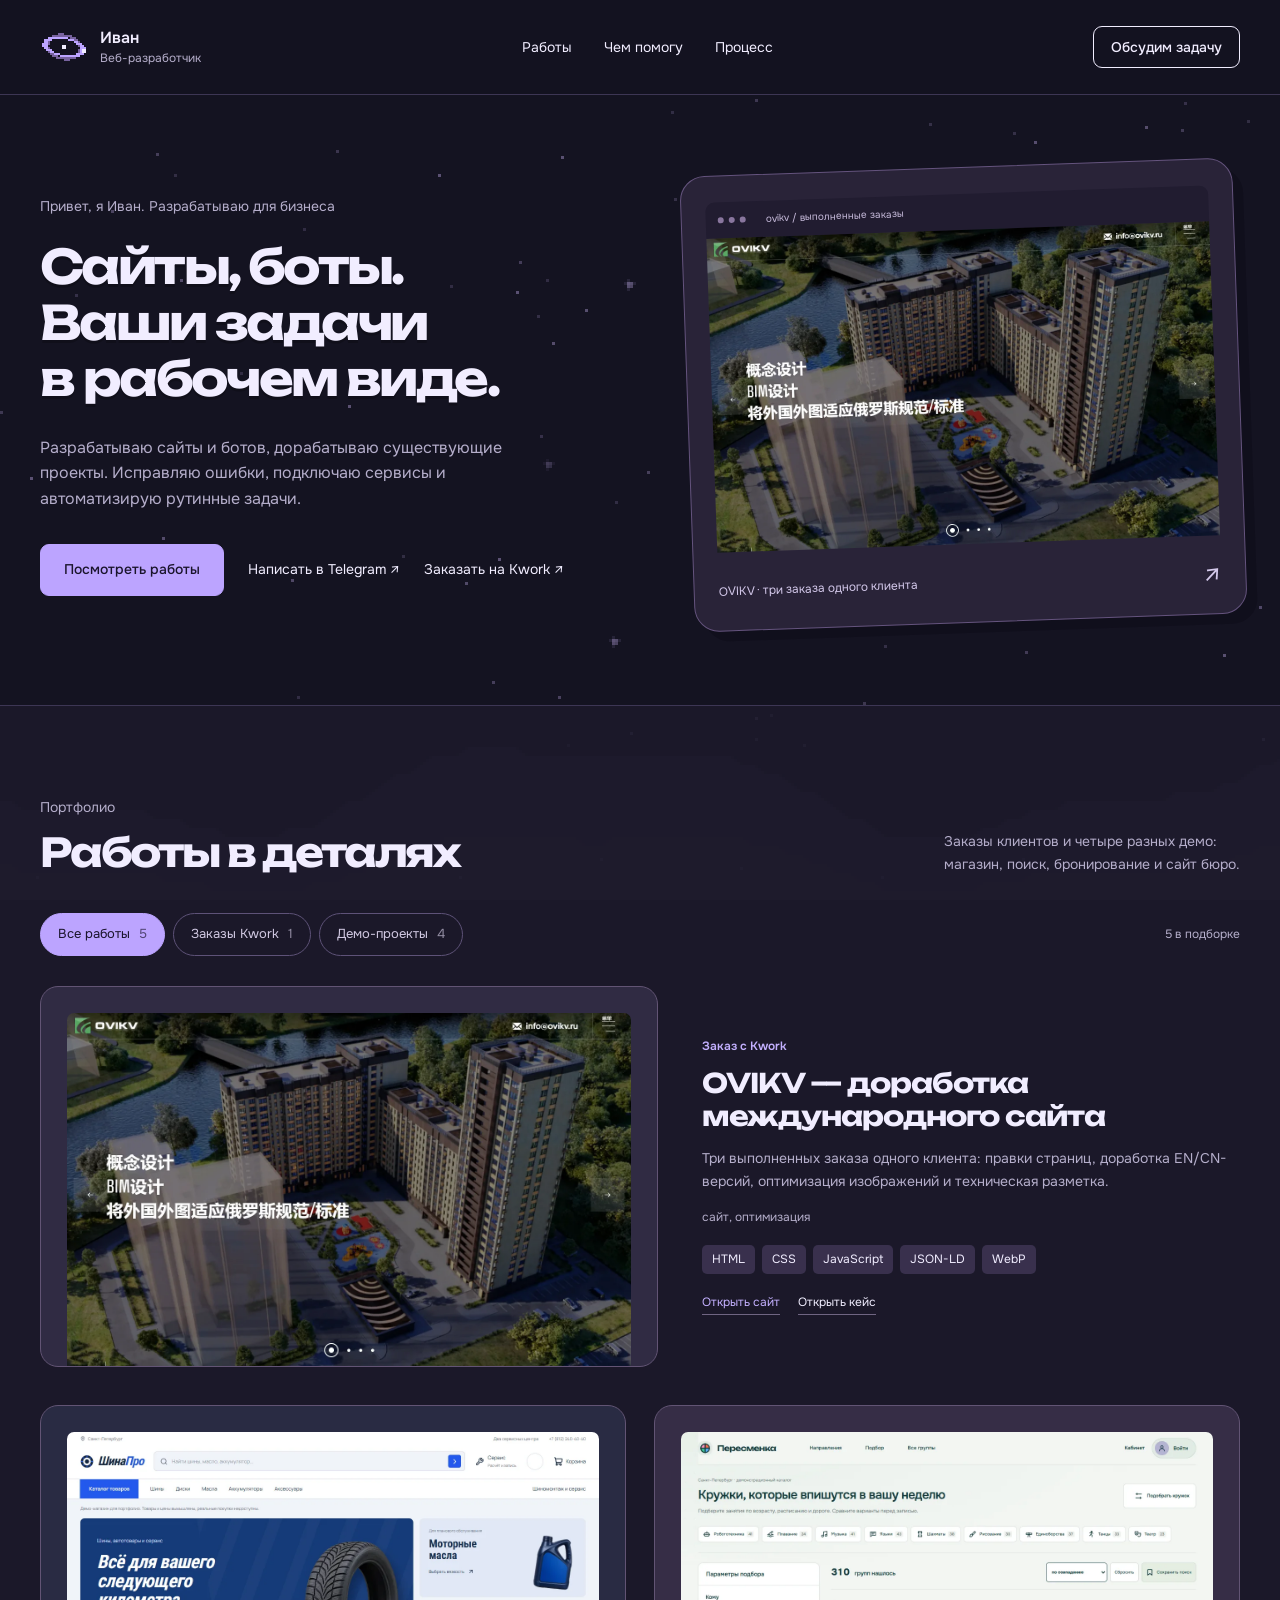
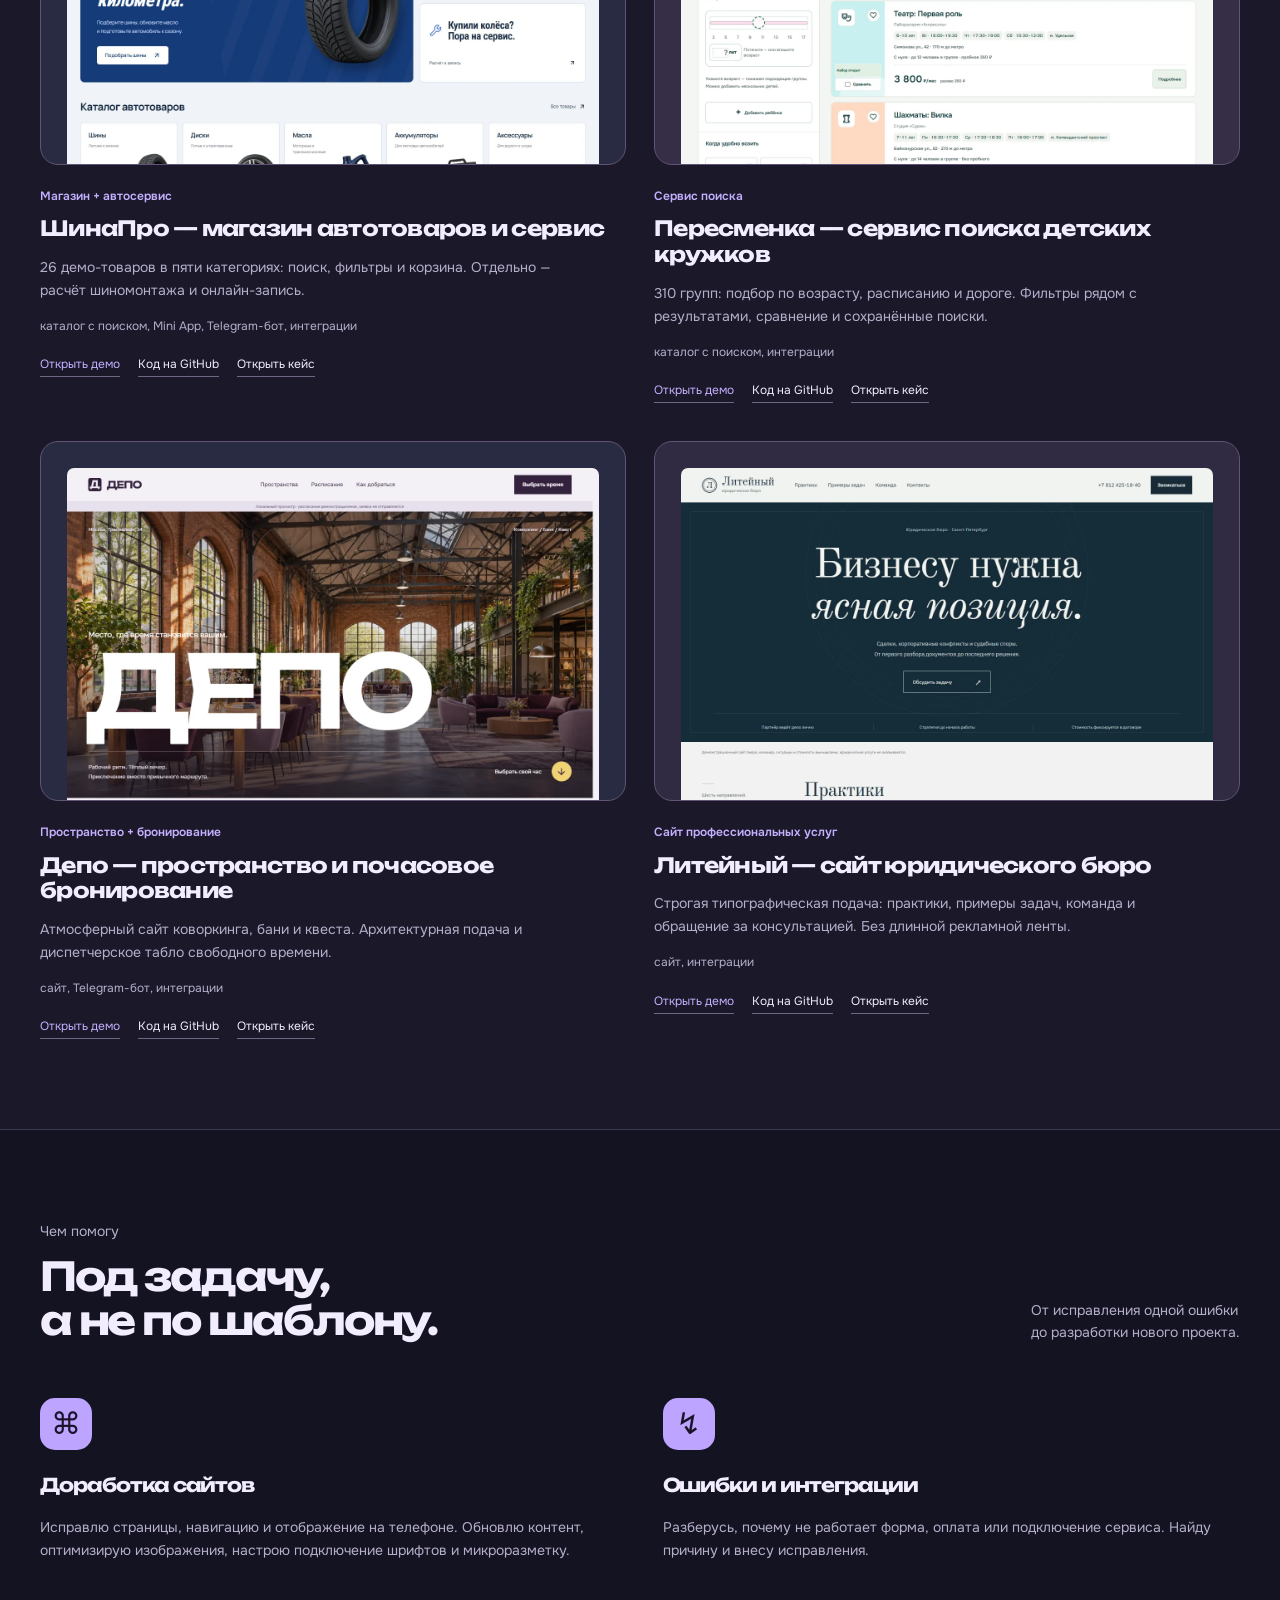
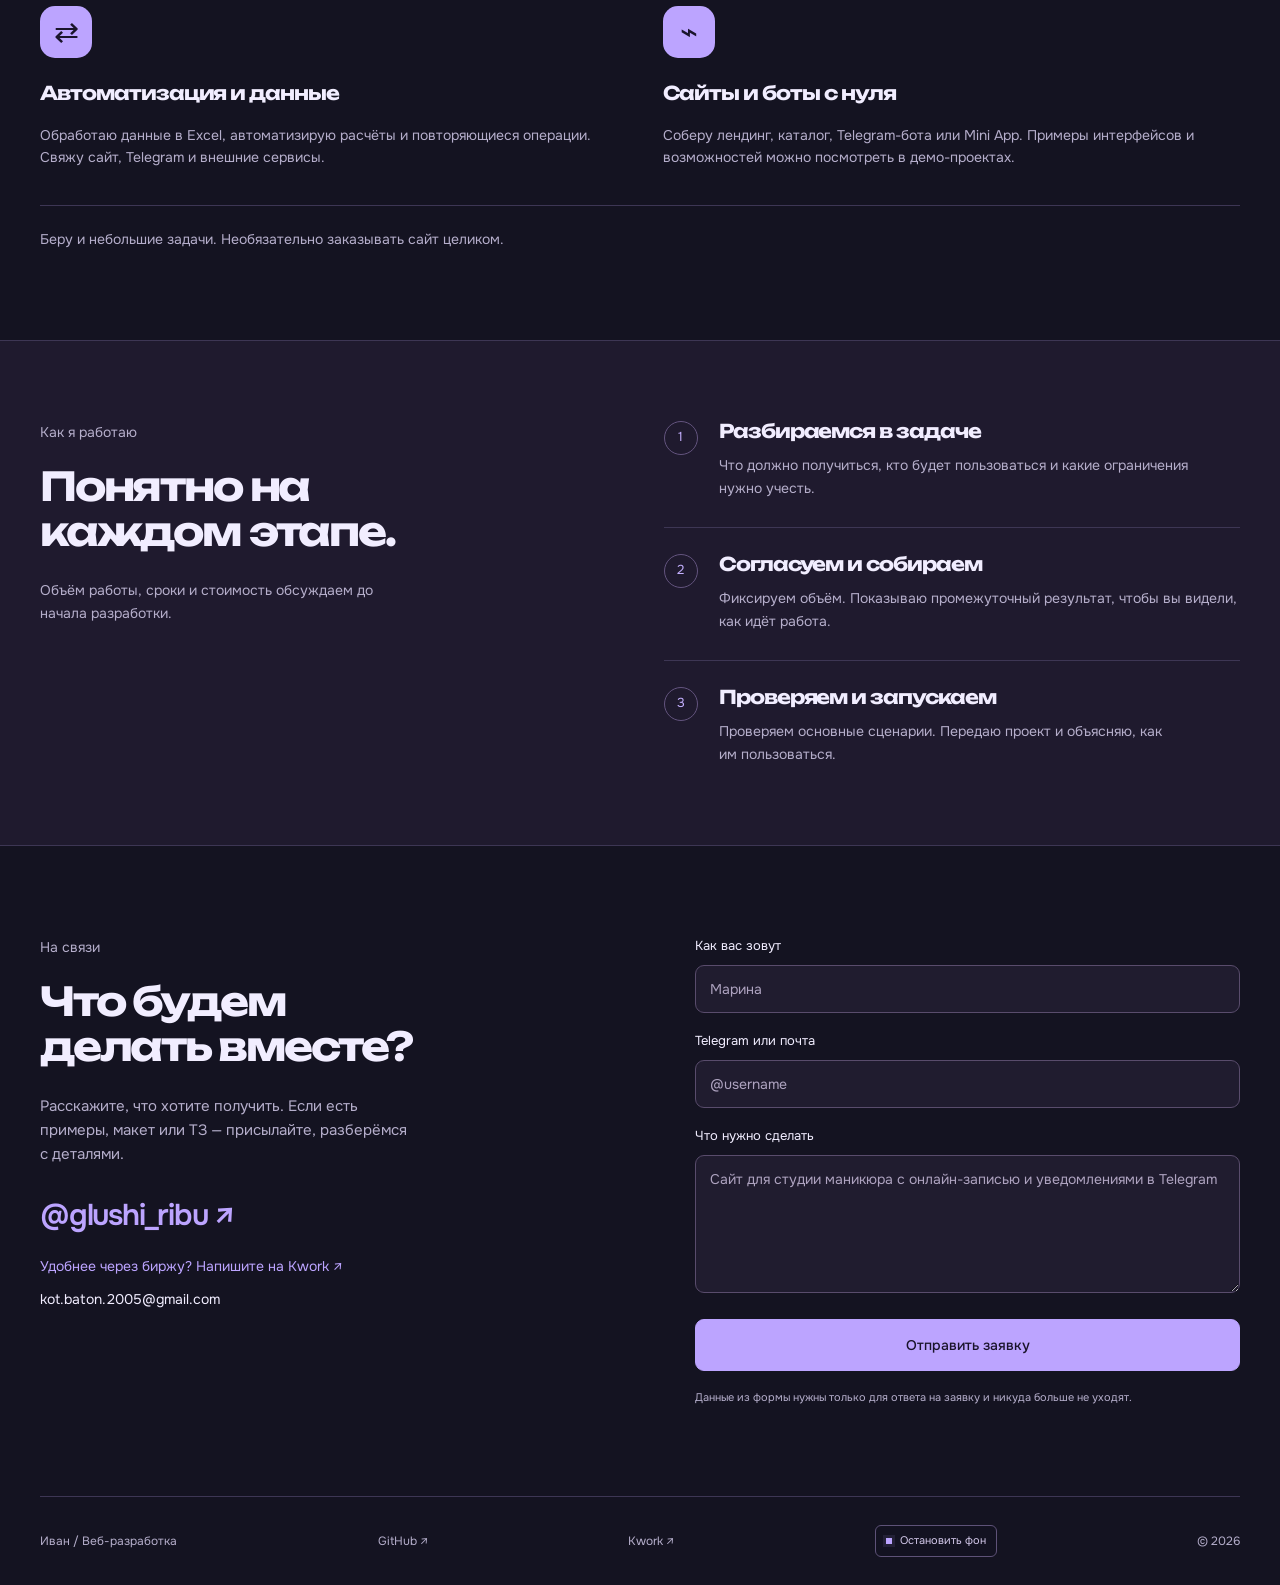
==== commit 29d218b8: "Polish portfolio after redesign review - Case panel: dark lavender scrim instead of the old teal, no" ====
--- a/index.html
+++ b/index.html
@@ -24,7 +24,7 @@
     />
     <meta
       property="og:description"
-      content="Сайты с онлайн-записью, Telegram-боты и Mini Apps. Заявка с сайта приходит вам в Telegram сразу, с расчётом и контактами."
+      content="Разработка и доработка сайтов, исправление ошибок, интеграции, Telegram-боты и автоматизация. Реальные заказы на Kwork и работающие демо."
     />
     <meta
       property="og:url"
@@ -32,7 +32,7 @@
     />
     <meta
       property="og:image"
-      content="https://einsteinring.github.io/portfolio/assets/og.png"
+      content="https://einsteinring.github.io/portfolio/assets/og.png?v=2026-11"
     />
     <meta property="og:image:width" content="1200" />
     <meta property="og:image:height" content="630" />
@@ -96,7 +96,7 @@
       </div>
       <div id="drawer" class="drawer" hidden>
         <nav class="shell" aria-label="Мобильное меню">
-          <a href="#work">Работы</a><a href="#services">Услуги</a
+          <a href="#work">Работы</a><a href="#services">Чем помогу</a
           ><a href="#process">Процесс</a><a href="#contacts">Контакты</a>
         </nav>
       </div>
@@ -139,7 +139,7 @@
             <p>ovikv / выполненные заказы</p>
           </div>
           <img
-            src="assets/previews/ovikv.png"
+            src="assets/previews/ovikv.webp"
             alt="Китайская версия сайта OVIKV, над доработкой которой я работал"
             width="1280"
             height="800"
--- a/css/styles.css
+++ b/css/styles.css
@@ -376,9 +376,6 @@
   padding: 32px;
   border-radius: var(--radius);
   color: var(--muted);
-}
-.slot {
-  display: none;
 }
 .services {
   display: grid;
@@ -539,7 +536,7 @@
 .sheet__scrim {
   position: absolute;
   inset: 0;
-  background: #123e3899;
+  background: #0d0b18b8;
 }
 .sheet__panel {
   position: relative;
@@ -1026,13 +1023,6 @@
   color: var(--accent);
   font-weight: 500;
 }
-.story-details__text {
-  margin-top: 20px;
-  white-space: pre-line;
-  color: var(--muted);
-  font-size: 14px;
-  overflow-wrap: anywhere;
-}
 .story-details .story {
   margin-bottom: 0;
 }
@@ -1040,8 +1030,70 @@
   margin-top: 28px;
 }
 
-/* Статус обновлённых демо и сценарии в кейсе. */
-.work-version {margin-top:14px;color:var(--muted);font-size:11px;line-height:1.7;max-width:64ch}
+/* Сценарии в кейсе. */
 .story-features {display:grid;gap:9px;list-style:none;padding:0;margin:0;color:var(--muted);font-size:14px;line-height:1.7}
 .story-features li {padding-left:17px;position:relative}
 .story-features li::before {content:"";position:absolute;width:5px;height:5px;left:0;top:.65em;background:var(--accent)}
+
+/* Панель кейса получает фокус программно: рамка браузера ей не нужна. */
+.sheet__panel {
+  border-left: 1px solid var(--line);
+}
+.sheet__panel:focus {
+  outline: none;
+}
+
+/* Скриншоты показываются целиком, 16:10, без обрезки по бокам. */
+.hero__visual img,
+.work__img {
+  height: auto;
+  aspect-ratio: 16 / 10;
+}
+.work__shot {
+  height: auto;
+}
+
+/* При нечётном числе работ первая карточка занимает всю строку. */
+@media (min-width: 651px) {
+  .work--lead {
+    grid-column: 1 / -1;
+    display: grid;
+    grid-template-columns: minmax(0, 1.15fr) minmax(0, 1fr);
+    gap: 44px;
+    align-items: center;
+  }
+  .work--lead .work__main {
+    padding-top: 0;
+  }
+  .work--lead .work__title {
+    font-size: 27px;
+  }
+  .work--lead .work__stack {
+    display: flex;
+    flex-wrap: wrap;
+    gap: 7px;
+    margin-top: 18px;
+  }
+}
+@media (min-width: 651px) and (max-width: 1000px) {
+  .work--lead {
+    grid-template-columns: 1fr;
+    gap: 0;
+  }
+  .work--lead .work__main {
+    padding-top: 22px;
+  }
+}
+
+/* Технические подробности: заголовок блока и текст. */
+.story-details__block {
+  margin-top: 20px;
+  color: var(--muted);
+  font-size: 14px;
+  overflow-wrap: anywhere;
+}
+.story-details__head {
+  color: var(--ink);
+  font-weight: 600;
+  margin-bottom: 4px;
+}
